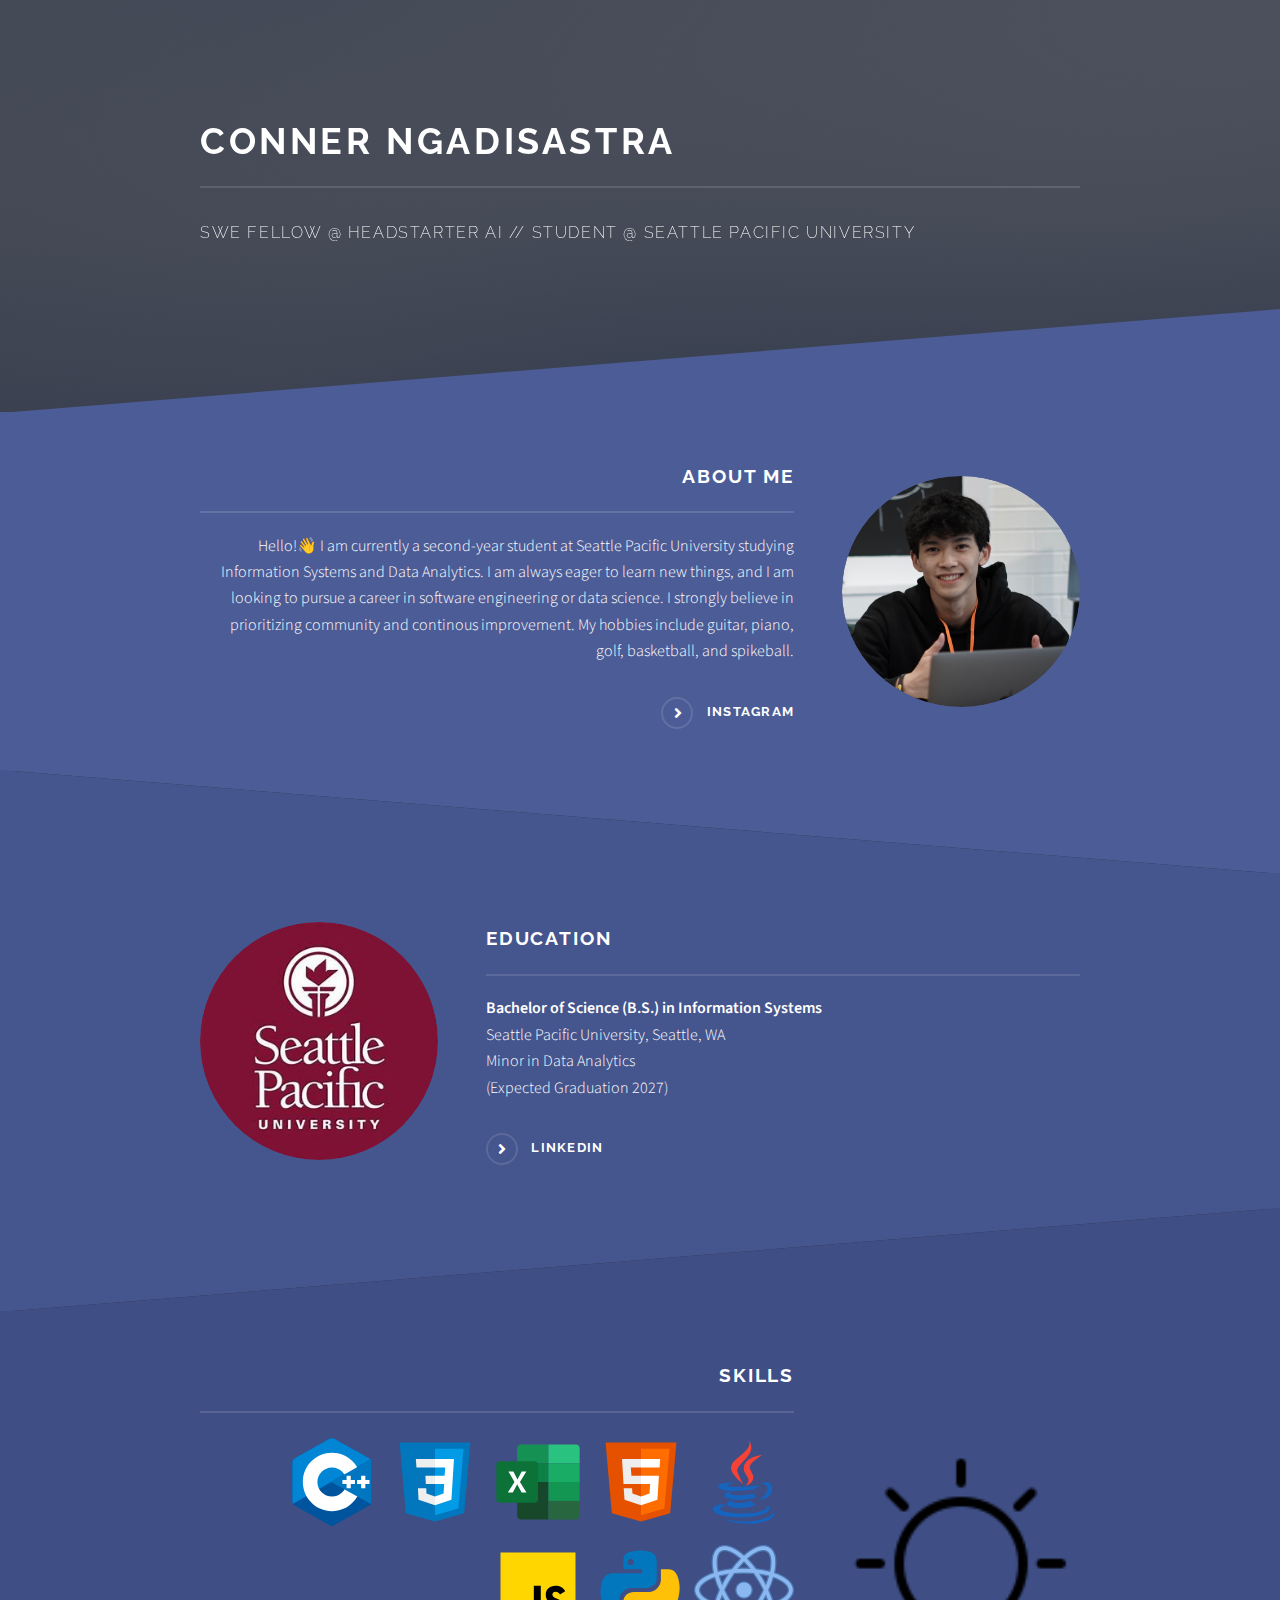
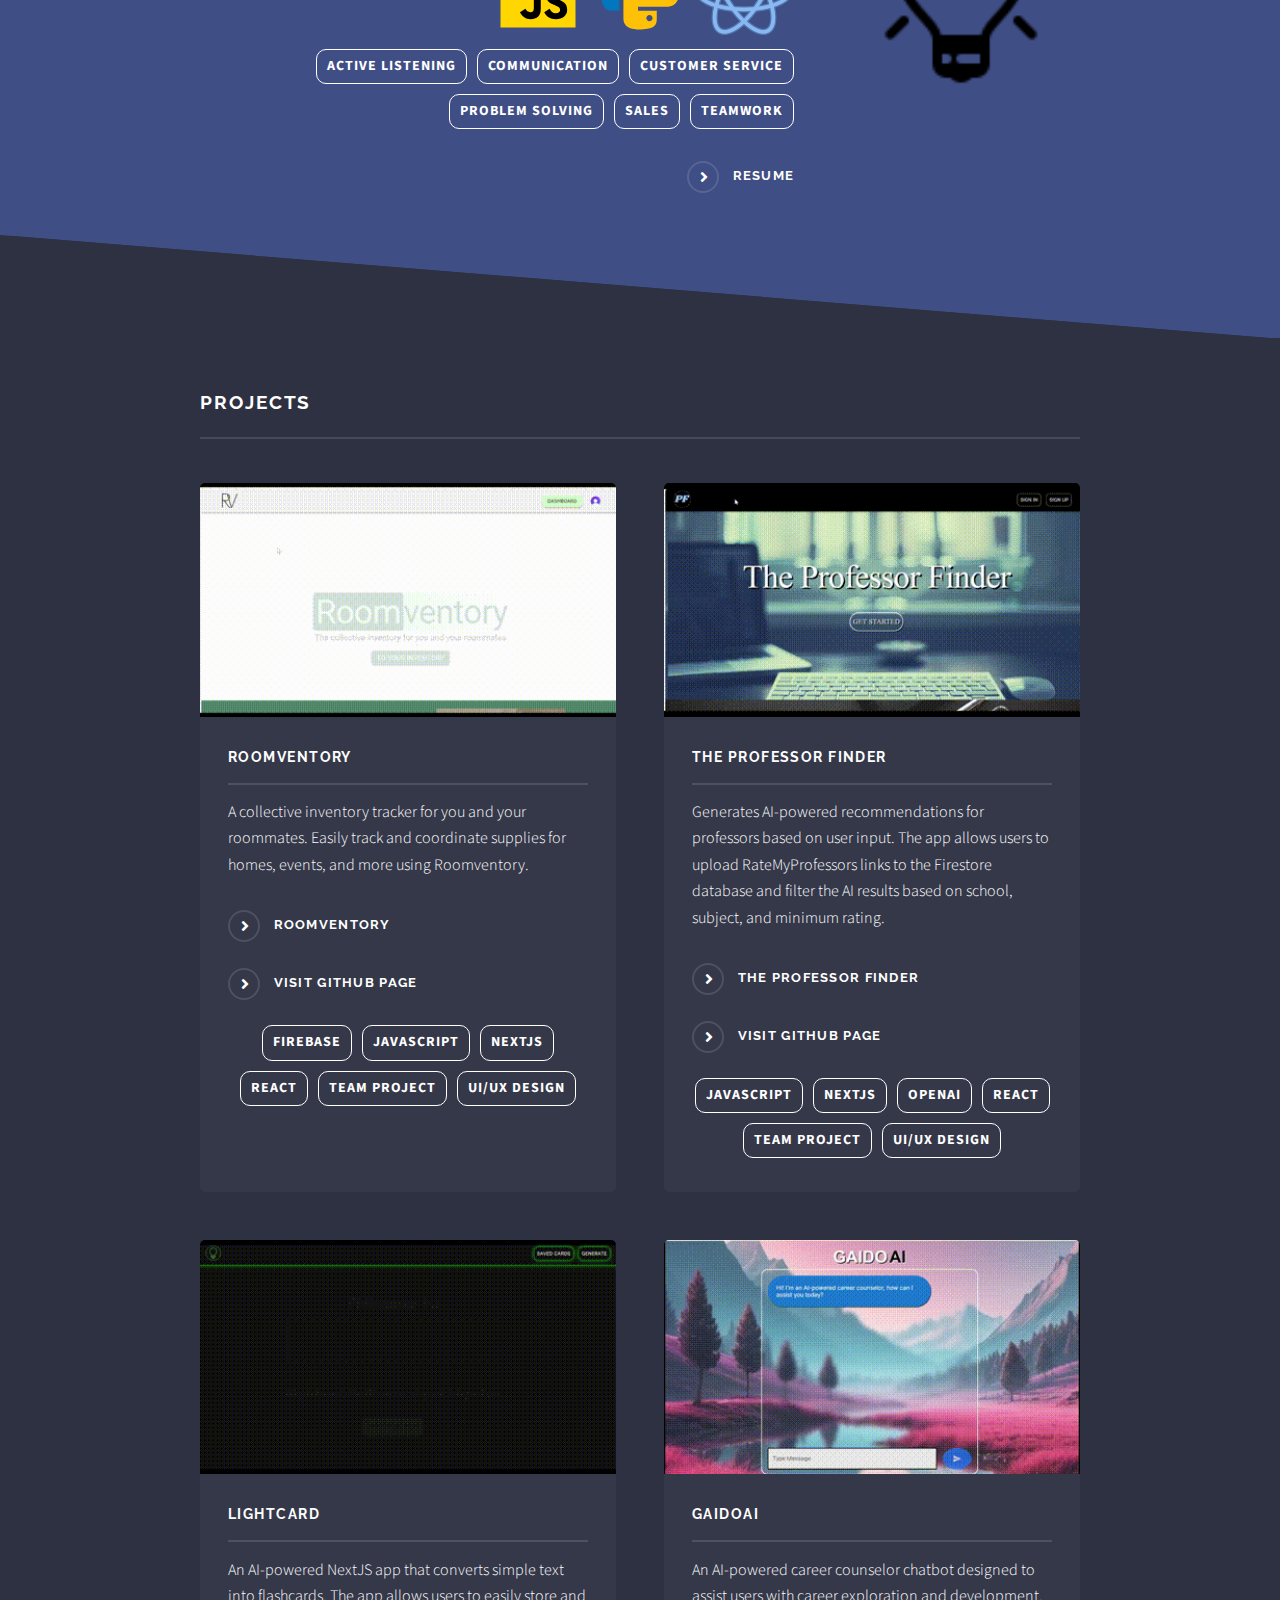
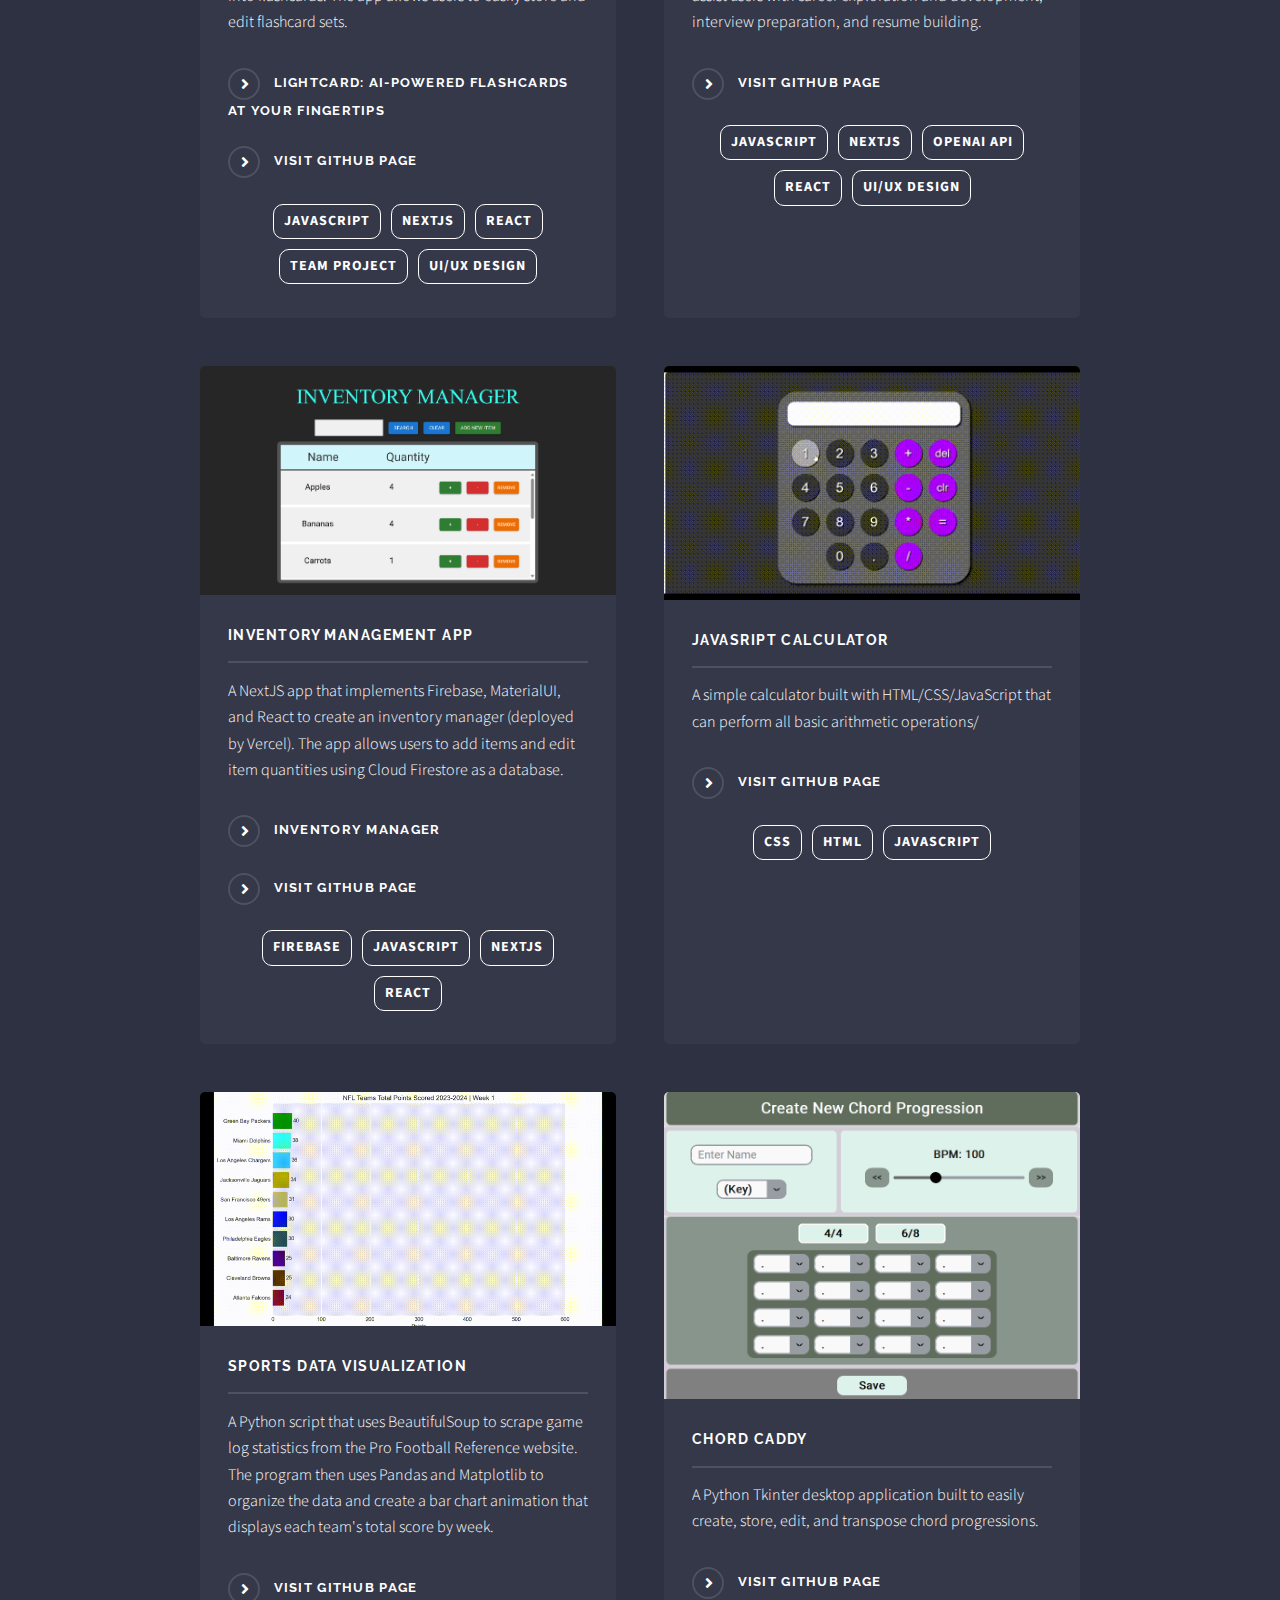
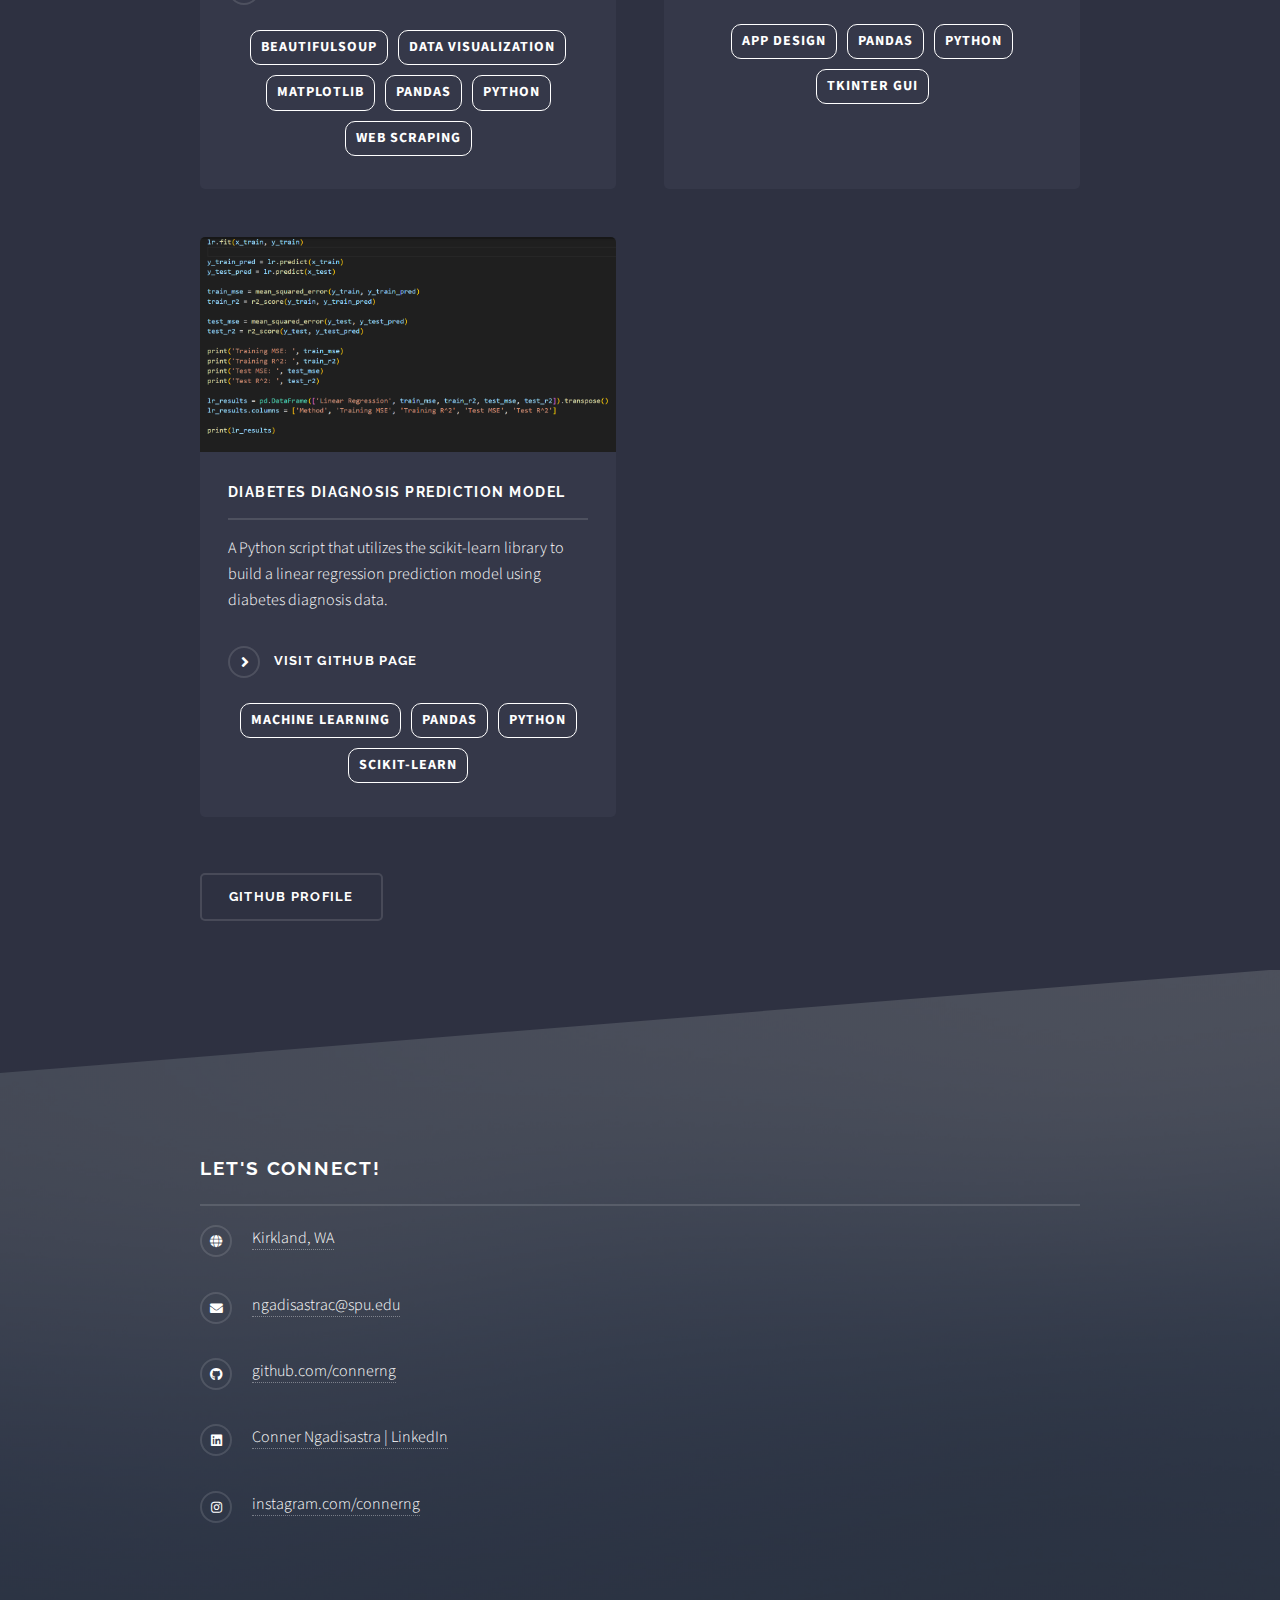
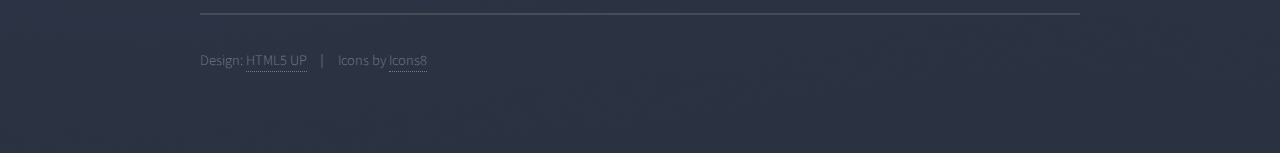
==== index.html @ 0be476f4 "Added resume as PDF" ====
<!DOCTYPE HTML>
<!--
	Solid State by HTML5 UP
	html5up.net | @ajlkn
	Free for personal and commercial use under the CCA 3.0 license (html5up.net/license)
-->
<html>
	<head>
		<title>Conner Ngadisastra</title>
		<meta charset="utf-8" />
		<meta name="viewport" content="width=device-width, initial-scale=1, user-scalable=no" />
		<link rel="stylesheet" href="assets/css/main.css" />
		<noscript><link rel="stylesheet" href="assets/css/noscript.css" /></noscript>
	</head>
	<body class="is-preload">

		<!-- Page Wrapper -->
			<div id="page-wrapper">

				<!-- Header -->
					<header id="header" class="alt">
						<h1><a href="index.html">Conner Ngadisastra</a></h1>
						<!-- <nav>
							<a href="#menu">Menu</a>
						</nav> -->
					</header>


				<!-- Banner -->
					<section id="banner">
						<div class="inner">
							<!-- <div class="logo"><span class="icon fa-gem"></span></div> -->
							<h2>Conner Ngadisastra</h2>
							<p>SWE Fellow @ Headstarter AI // Student @ Seattle Pacific University</p>
						</div>
					</section>

				<!-- Wrapper -->
					<section id="wrapper">

						<!-- One -->
							<section id="one" class="wrapper spotlight style1">
								<div class="inner">
									<a href="#" class="image"><img src="images/profilepic.jpg" alt="" /></a>
									<div class="content">
										<h2 class="major">About Me</h2>
										<p>Hello!👋 I am currently a second-year student at Seattle Pacific University studying Information Systems
											and Data Analytics. I am always eager to learn new things, and I am looking to pursue a career in 
											software engineering or data science. I strongly believe in prioritizing community and continous improvement. 
											My hobbies include guitar, piano, golf, basketball, and spikeball.</p>
										<a href="https://www.instagram.com/conner_ng/" class="special">Instagram</a>
									</div>
								</div>
							</section>

						<!-- Two -->
							<section id="two" class="wrapper alt spotlight style2">
								<div class="inner">
									<a href="#" class="image"><img src="images/spu.jpeg" alt="" /></a>
									<div class="content">
										<h2 class="major">Education</h2>
										<p><strong>Bachelor of Science (B.S.) in Information Systems </strong><br> Seattle Pacific University, Seattle, WA
											<br> Minor in Data Analytics <br> (Expected Graduation 2027)</p>
										<a href="https://www.linkedin.com/in/conner-ngadisastra-a95847284/" class="special">LinkedIn</a>
									</div>
								</div>
							</section>

						<!-- Three -->
							<section id="three" class="wrapper spotlight style3">
								<div class="inner">
									<a href="#" class="image"><img src="images/icons8-lightbulb-100.png" alt="" /></a>
									<div class="content">
										<h2 class="major">Skills</h2>
										<img src="images/icons8-c.svg" alt="C++" height="100" width="100" />
										<img src="images/icons8-css.svg" alt="CSS" height="100" width="100" />
										<img src="images/icons8-excel.svg" alt="Microsoft Excel" height="100" width="100" />
										<img src="images/icons8-html.svg" alt="HTML" height="100" width="100" />
										<img src="images/icons8-java.svg" alt="Java" height="100" width="100" />
										<img src="images/icons8-javascript.svg" alt="JavaScript" height="100" width="100" />
										<img src="images/icons8-python.svg" alt="Python" height="100" width="100" />
										<img src="images/icons8-react-100.png" alt="React" height="100" width="100" />
										<ul class="skill-list-right">
											<li>Active Listening</li>
											<li>Communication</li>
											<li>Customer Service</li>
											<li>Problem Solving</li>
											<li>Sales</li>
											<li>Teamwork</li>
										</ul>
										<a href="files/Resume - Conner Ngadisastra (09-2024).pdf" class="special">Resume</a>
									</div>
								</div>
							</section>

						<!-- Four -->
							<section id="four" class="wrapper alt style1">
								<div class="inner">
									<h2 class="major">Projects</h2>
									<section class="features">
										<article>
											<a href="https://www.roomventory.site/" class="image"><img src="images/Roomventory Demo.gif" alt="" /></a>
											<h3 class="major">Roomventory</h3>
											<p>A collective inventory tracker for you and your roommates. 
												Easily track and coordinate supplies for homes, events, and more using Roomventory.
											</p>
											<a href="https://www.roomventory.site/" class="special">Roomventory</a>
											<a href="https://github.com/Awnder/roomventory" class="special">Visit Github Page</a>
											<ul class="skill-list">
												<li>Firebase</li>
												<li>JavaScript</li>
												<li>NextJS</li>
												<li>React</li>
												<li>Team Project</li>
												<li>UI/UX Design</li>
											</ul>
										</article>
										<article>
											<a href="https://ai-rate-my-professor-lemon.vercel.app/" class="image"><img src="images/Professor Finder Demo.gif" alt="" /></a>
											<h3 class="major">The Professor Finder</h3>
											<p>Generates AI-powered recommendations for professors based on user input. The app allows users to upload RateMyProfessors links 
												to the Firestore database and filter the AI results based on school, subject, and minimum rating.
											</p>
											<a href="https://ai-rate-my-professor-lemon.vercel.app/" class="special">The Professor Finder</a>
											<a href="https://github.com/rafiks7/ai-flashcards" class="special">Visit Github Page</a>
											<ul class="skill-list">
												<li>JavaScript</li>
												<li>NextJS</li>
												<li>OpenAI</li>
												<li>React</li>
												<li>Team Project</li>
												<li>UI/UX Design</li>
											</ul>
										</article>
										<article>
											<a href="https://ai-flashcards-pi.vercel.app/" class="image"><img src="images/Lightcard Demo.gif" alt="" /></a>
											<h3 class="major">Lightcard</h3>
											<p>An AI-powered NextJS app that converts simple text into flashcards. The app allows users to easily store and edit flashcard sets.
											</p>
											<a href="https://ai-flashcards-pi.vercel.app/" class="special">Lightcard: AI-powered flashcards at your fingertips</a>
											<a href="https://github.com/rafiks7/ai-rate-my-professor" class="special">Visit Github Page</a>
											<ul class="skill-list">
												<li>JavaScript</li>
												<li>NextJS</li>
												<li>React</li>
												<li>Team Project</li>
												<li>UI/UX Design</li>
											</ul>
										</article>
										<article>
											<a href="https://github.com/connerng/career-counselor-ai" class="image"><img src="images/Career Counselor AI Demo (1).gif" alt="" /></a>
											<h3 class="major">GaidoAI</h3>
											<p>An AI-powered career counselor chatbot designed to assist users with career exploration and development, interview preparation, and resume building. 
											</p>
											<a href="https://github.com/connerng/career-counselor-ai" class="special">Visit Github Page</a>
											<ul class="skill-list">
												<li>JavaScript</li>
												<li>NextJS</li>
												<li>OpenAI API</li>
												<li>React</li>
												<li>UI/UX Design</li>
											</ul>
										</article>
										<article>
											<a href="https://github.com/connerng/inventory-management-app" class="image"><img src="images/inventory manager preview.png" alt="" /></a>
											<h3 class="major">Inventory Management App</h3>
											<p>A NextJS app that implements Firebase, MaterialUI, and React to create an inventory manager (deployed by Vercel). The app allows users to 
												add items and edit item quantities using Cloud Firestore as a database.
											</p>
											<a href="https://inventory-management-app-conner-ngadisastras-projects.vercel.app/" class="special">Inventory Manager</a>
											<a href="https://github.com/connerng/inventory-management-app" class="special">Visit Github Page</a>
											<ul class="skill-list">
												<li>Firebase</li>
												<li>JavaScript</li>
												<li>NextJS</li>
												<li>React</li>
											</ul>											
										</article>
										<article>
											<a href="https://github.com/connerng/calculator" class="image"><img src="images/JS Calculator Demo.gif" alt="" /></a>
											<h3 class="major">JavaSript Calculator</h3>
											<p>A simple calculator built with HTML/CSS/JavaScript that can perform all basic arithmetic operations/</p>
											<a href="https://github.com/connerng/calculator" class="special">Visit Github Page</a>
											<ul class="skill-list">
												<li>CSS</li>
												<li>HTML</li>
												<li>JavaScript</li>
											</ul>
										</article>
										<article>
											<a href="https://github.com/connerng/sports-data-visualization" class="image"><img src="images/NFL 2023-24 Points Scored Animation Preview.gif" alt="" /></a>
											<h3 class="major">Sports Data Visualization</h3>
											<p>A Python script that uses BeautifulSoup to scrape game log statistics from the Pro Football Reference website. 
												The program then uses Pandas and Matplotlib to organize the data and create a bar chart animation that displays 
												each team's total score by week.</p>
											<a href="https://github.com/connerng/sports-data-visualization" class="special">Visit Github Page</a>
											<ul class="skill-list">
												<li>BeautifulSoup</li>
												<li>Data Visualization</li>
												<li>Matplotlib</li>
												<li>Pandas</li>
												<li>Python</li>
												<li>Web Scraping</li>
											</ul>
										</article>
										<article>
											<a href="https://github.com/connerng/chord-caddy" class="image"><img src="images/Chord Caddy Preview.png" alt="" /></a>
											<h3 class="major">Chord Caddy</h3>
											<p>A Python Tkinter desktop application built to easily create, store, edit, and transpose chord progressions.</p>
											<a href="https://github.com/connerng/chord-caddy" class="special">Visit Github Page</a>
											<ul class="skill-list">
												<li>App Design</li>
												<li>Pandas</li>
												<li>Python</li>
												<li>Tkinter GUI</li>
											</ul>
										</article>
										<article>
											<a href="https://github.com/connerng/predicting-diabetes" class="image"><img src="images/Diabetes Preview.png" alt="" /></a>
											<h3 class="major">Diabetes Diagnosis Prediction Model</h3>
											<p>A Python script that utilizes the scikit-learn library to build a linear regression prediction model using diabetes diagnosis data.</p>
											<a href="https://github.com/connerng/predicting-diabetes" class="special">Visit Github Page</a>
											<ul class="skill-list">
												<li>Machine Learning</li>
												<li>Pandas</li>
												<li>Python</li>
												<li>Scikit-Learn</li>
											</ul>
										</article>
									</section>
									<ul class="actions">
										<li><a href="https://github.com/connerng" class="button">GitHub Profile</a></li>
									</ul>
								</div>
							</section>

					</section>

				<!-- Footer -->
					<section id="footer">
						<div class="inner">
							<h2 class="major">Let's Connect!</h2>
							<ul class="contact">
								<li class="icon solid fa-globe"><a href="#">Kirkland, WA</a></li>
								<li class="icon solid fa-envelope"><a href="mailto: ngadisastrac@spu.edu">ngadisastrac@spu.edu</a></li>
								<li class="icon brands fa-github"><a href="https://github.com/connerng">github.com/connerng</a></li>
								<li class="icon brands fa-linkedin"><a href="https://www.linkedin.com/in/conner-ngadisastra-a95847284/">Conner Ngadisastra | LinkedIn</a></li>
								<li class="icon brands fa-instagram"><a href="https://www.instagram.com/conner_ng/">instagram.com/connerng</a></li>
							</ul>
							<ul class="copyright">
								<li>Design: <a href="http://html5up.net">HTML5 UP</a></li><li>Icons by  <a href="https://icons8.com/">Icons8</a></li>
							</ul>
						</div>
					</section>

			</div>

		<!-- Scripts -->
			<script src="assets/js/jquery.min.js"></script>
			<script src="assets/js/jquery.scrollex.min.js"></script>
			<script src="assets/js/browser.min.js"></script>
			<script src="assets/js/breakpoints.min.js"></script>
			<script src="assets/js/util.js"></script>
			<script src="assets/js/main.js"></script>

	</body>
</html>
---- assets/css/main.css ----
@import url(fontawesome-all.min.css);
@import url("https://fonts.googleapis.com/css?family=Raleway:200,700|Source+Sans+Pro:300,600,300italic,600italic");

/*
	Solid State by HTML5 UP
	html5up.net | @ajlkn
	Free for personal and commercial use under the CCA 3.0 license (html5up.net/license)
*/

html, body, div, span, applet, object,
iframe, h1, h2, h3, h4, h5, h6, p, blockquote,
pre, a, abbr, acronym, address, big, cite,
code, del, dfn, em, img, ins, kbd, q, s, samp,
small, strike, strong, sub, sup, tt, var, b,
u, i, center, dl, dt, dd, ol, ul, li, fieldset,
form, label, legend, table, caption, tbody,
tfoot, thead, tr, th, td, article, aside,
canvas, details, embed, figure, figcaption,
footer, header, hgroup, menu, nav, output, ruby,
section, summary, time, mark, audio, video {
	margin: 0;
	padding: 0;
	border: 0;
	font-size: 100%;
	font: inherit;
	vertical-align: baseline;}



article, aside, details, figcaption, figure,
footer, header, hgroup, menu, nav, section {
	display: block;}

body {
	line-height: 1;
}

ol, ul {
	list-style: none;
}

blockquote, q {
	quotes: none;
}

	blockquote:before, blockquote:after, q:before, q:after {
		content: '';
		content: none;
	}

table {
	border-collapse: collapse;
	border-spacing: 0;
}

body {
	-webkit-text-size-adjust: none;
}

mark {
	background-color: transparent;
	color: inherit;
}

input::-moz-focus-inner {
	border: 0;
	padding: 0;
}

input, select, textarea {
	-moz-appearance: none;
	-webkit-appearance: none;
	-ms-appearance: none;
	appearance: none;
}

/* Basic */

	@-ms-viewport {
		width: device-width;
	}

	body {
		-ms-overflow-style: scrollbar;
	}

	@media screen and (max-width: 480px) {

		html, body {
			min-width: 320px;
		}

	}

	html {
		box-sizing: border-box;
	}

	*, *:before, *:after {
		box-sizing: inherit;
	}

	body {
		background-color: #2e3141;
		background-image: linear-gradient(to top, rgba(46, 49, 65, 0.8), rgba(46, 49, 65, 0.8)), url("../../images/bg.jpg");
		/* background-image: url('images/pexels-pixabay-355465.jpg'); */
		background-size: auto,
 cover;
		background-attachment: fixed,
 fixed;
		background-position: center,
 center;
	}

		body.is-preload *, body.is-preload *:before, body.is-preload *:after {
			-moz-animation: none !important;
			-webkit-animation: none !important;
			-ms-animation: none !important;
			animation: none !important;
			-moz-transition: none !important;
			-webkit-transition: none !important;
			-ms-transition: none !important;
			transition: none !important;
		}

/* Type */

	body, input, select, textarea {
		color: #ffffff;
		font-family: "Source Sans Pro", Helvetica, sans-serif;
		font-size: 16.5pt;
		font-weight: 300;
		line-height: 1.65;
	}

		@media screen and (max-width: 1680px) {

			body, input, select, textarea {
				font-size: 13pt;
			}

		}

		@media screen and (max-width: 1280px) {

			body, input, select, textarea {
				font-size: 12pt;
			}

		}

		@media screen and (max-width: 980px) {

			body, input, select, textarea {
				font-size: 12pt;
			}

		}

		@media screen and (max-width: 736px) {

			body, input, select, textarea {
				font-size: 12pt;
			}

		}

		@media screen and (max-width: 480px) {

			body, input, select, textarea {
				font-size: 12pt;
			}

		}

	a {
		-moz-transition: color 0.2s ease-in-out, border-bottom-color 0.2s ease-in-out;
		-webkit-transition: color 0.2s ease-in-out, border-bottom-color 0.2s ease-in-out;
		-ms-transition: color 0.2s ease-in-out, border-bottom-color 0.2s ease-in-out;
		transition: color 0.2s ease-in-out, border-bottom-color 0.2s ease-in-out;
		border-bottom: dotted 1px rgba(255, 255, 255, 0.35);
		color: #ffffff;
		text-decoration: none;
	}

		a:hover {
			border-bottom-color: transparent;
			color: #ffffff !important;
		}

		a.special:not(.button) {
			text-decoration: none;
			border-bottom: 0;
			display: block;
			font-family: Raleway, Helvetica, sans-serif;
			font-size: 0.8em;
			font-weight: 700;
			letter-spacing: 0.1em;
			margin: 0 0 2em 0;
			text-transform: uppercase;
		}

			a.special:not(.button):before {
				-moz-osx-font-smoothing: grayscale;
				-webkit-font-smoothing: antialiased;
				display: inline-block;
				font-style: normal;
				font-variant: normal;
				text-rendering: auto;
				line-height: 1;
				text-transform: none !important;
				font-family: 'Font Awesome 5 Free';
				font-weight: 900;
			}

			a.special:not(.button):before {
				-moz-transition: background-color 0.2s ease-in-out;
				-webkit-transition: background-color 0.2s ease-in-out;
				-ms-transition: background-color 0.2s ease-in-out;
				transition: background-color 0.2s ease-in-out;
				border-radius: 100%;
				border: solid 2px rgba(255, 255, 255, 0.125);
				content: '\f105';
				display: inline-block;
				font-size: 1.25em;
				height: 2em;
				line-height: 1.75em;
				margin-right: 0.85em;
				text-align: center;
				text-indent: 0.15em;
				vertical-align: middle;
				width: 2em;
			}

			a.special:not(.button):hover:before {
				background-color: rgba(255, 255, 255, 0.025);
			}

			a.special:not(.button):active:before {
				background-color: rgba(255, 255, 255, 0.075);
			}

	strong, b {
		color: #ffffff;
		font-weight: 600;
	}

	em, i {
		font-style: italic;
	}

	p {
		margin: 0 0 2em 0;
	}

	h1, h2, h3, h4, h5, h6 {
		color: #ffffff;
		font-family: Raleway, Helvetica, sans-serif;
		font-weight: 700;
		letter-spacing: 0.1em;
		margin: 0 0 1em 0;
		text-transform: uppercase;
	}

		h1 a, h2 a, h3 a, h4 a, h5 a, h6 a {
			color: inherit;
			text-decoration: none;
			border-bottom: 0;
		}

		h1 span, h2 span, h3 span, h4 span, h5 span, h6 span {
			font-weight: 200;
		}

		h1.major, h2.major, h3.major, h4.major, h5.major, h6.major {
			padding-bottom: 1em;
			border-bottom: solid 2px rgba(255, 255, 255, 0.125);
		}

	h2 {
		font-size: 1.2em;
	}

	h3 {
		font-size: 0.9em;
	}

	h4 {
		font-size: 0.7em;
	}

	h5 {
		font-size: 0.7em;
	}

	h6 {
		font-size: 0.7em;
	}

	@media screen and (max-width: 736px) {

		h2 {
			font-size: 1em;
		}

		h3 {
			font-size: 0.8em;
		}

	}

	sub {
		font-size: 0.8em;
		position: relative;
		top: 0.5em;
	}

	sup {
		font-size: 0.8em;
		position: relative;
		top: -0.5em;
	}

	blockquote {
		border-left: solid 4px rgba(255, 255, 255, 0.125);
		font-style: italic;
		margin: 0 0 2em 0;
		padding: 0.5em 0 0.5em 2em;
	}

	code {
		background: rgba(255, 255, 255, 0.025);
		border-radius: 5px;
		border: solid 2px rgba(255, 255, 255, 0.125);
		font-family: "Courier New", monospace;
		font-size: 0.9em;
		margin: 0 0.25em;
		padding: 0.25em 0.65em;
	}

	pre {
		-webkit-overflow-scrolling: touch;
		font-family: "Courier New", monospace;
		font-size: 0.9em;
		margin: 0 0 2em 0;
	}

		pre code {
			display: block;
			line-height: 1.75em;
			padding: 1em 1.5em;
			overflow-x: auto;
		}

	hr {
		border: 0;
		border-bottom: solid 2px rgba(255, 255, 255, 0.125);
		margin: 2.5em 0;
	}

		hr.major {
			margin: 4em 0;
		}

	.align-left {
		text-align: left;
	}

	.align-center {
		text-align: center;
	}

	.align-right {
		text-align: right;
	}

/* Row */

	.row {
		display: flex;
		flex-wrap: wrap;
		box-sizing: border-box;
		align-items: stretch;
	}

		.row > * {
			box-sizing: border-box;
		}

		.row.gtr-uniform > * > :last-child {
			margin-bottom: 0;
		}

		.row.aln-left {
			justify-content: flex-start;
		}

		.row.aln-center {
			justify-content: center;
		}

		.row.aln-right {
			justify-content: flex-end;
		}

		.row.aln-top {
			align-items: flex-start;
		}

		.row.aln-middle {
			align-items: center;
		}

		.row.aln-bottom {
			align-items: flex-end;
		}

		.row > .imp {
			order: -1;
		}

		.row > .col-1 {
			width: 8.33333%;
		}

		.row > .off-1 {
			margin-left: 8.33333%;
		}

		.row > .col-2 {
			width: 16.66667%;
		}

		.row > .off-2 {
			margin-left: 16.66667%;
		}

		.row > .col-3 {
			width: 25%;
		}

		.row > .off-3 {
			margin-left: 25%;
		}

		.row > .col-4 {
			width: 33.33333%;
		}

		.row > .off-4 {
			margin-left: 33.33333%;
		}

		.row > .col-5 {
			width: 41.66667%;
		}

		.row > .off-5 {
			margin-left: 41.66667%;
		}

		.row > .col-6 {
			width: 50%;
		}

		.row > .off-6 {
			margin-left: 50%;
		}

		.row > .col-7 {
			width: 58.33333%;
		}

		.row > .off-7 {
			margin-left: 58.33333%;
		}

		.row > .col-8 {
			width: 66.66667%;
		}

		.row > .off-8 {
			margin-left: 66.66667%;
		}

		.row > .col-9 {
			width: 75%;
		}

		.row > .off-9 {
			margin-left: 75%;
		}

		.row > .col-10 {
			width: 83.33333%;
		}

		.row > .off-10 {
			margin-left: 83.33333%;
		}

		.row > .col-11 {
			width: 91.66667%;
		}

		.row > .off-11 {
			margin-left: 91.66667%;
		}

		.row > .col-12 {
			width: 100%;
		}

		.row > .off-12 {
			margin-left: 100%;
		}

		.row.gtr-0 {
			margin-top: 0;
			margin-left: 0em;
		}

			.row.gtr-0 > * {
				padding: 0 0 0 0em;
			}

			.row.gtr-0.gtr-uniform {
				margin-top: 0em;
			}

				.row.gtr-0.gtr-uniform > * {
					padding-top: 0em;
				}

		.row.gtr-25 {
			margin-top: 0;
			margin-left: -0.4375em;
		}

			.row.gtr-25 > * {
				padding: 0 0 0 0.4375em;
			}

			.row.gtr-25.gtr-uniform {
				margin-top: -0.4375em;
			}

				.row.gtr-25.gtr-uniform > * {
					padding-top: 0.4375em;
				}

		.row.gtr-50 {
			margin-top: 0;
			margin-left: -0.875em;
		}

			.row.gtr-50 > * {
				padding: 0 0 0 0.875em;
			}

			.row.gtr-50.gtr-uniform {
				margin-top: -0.875em;
			}

				.row.gtr-50.gtr-uniform > * {
					padding-top: 0.875em;
				}

		.row {
			margin-top: 0;
			margin-left: -1.75em;
		}

			.row > * {
				padding: 0 0 0 1.75em;
			}

			.row.gtr-uniform {
				margin-top: -1.75em;
			}

				.row.gtr-uniform > * {
					padding-top: 1.75em;
				}

		.row.gtr-150 {
			margin-top: 0;
			margin-left: -2.625em;
		}

			.row.gtr-150 > * {
				padding: 0 0 0 2.625em;
			}

			.row.gtr-150.gtr-uniform {
				margin-top: -2.625em;
			}

				.row.gtr-150.gtr-uniform > * {
					padding-top: 2.625em;
				}

		.row.gtr-200 {
			margin-top: 0;
			margin-left: -3.5em;
		}

			.row.gtr-200 > * {
				padding: 0 0 0 3.5em;
			}

			.row.gtr-200.gtr-uniform {
				margin-top: -3.5em;
			}

				.row.gtr-200.gtr-uniform > * {
					padding-top: 3.5em;
				}

		@media screen and (max-width: 1680px) {

			.row {
				display: flex;
				flex-wrap: wrap;
				box-sizing: border-box;
				align-items: stretch;
			}

				.row > * {
					box-sizing: border-box;
				}

				.row.gtr-uniform > * > :last-child {
					margin-bottom: 0;
				}

				.row.aln-left {
					justify-content: flex-start;
				}

				.row.aln-center {
					justify-content: center;
				}

				.row.aln-right {
					justify-content: flex-end;
				}

				.row.aln-top {
					align-items: flex-start;
				}

				.row.aln-middle {
					align-items: center;
				}

				.row.aln-bottom {
					align-items: flex-end;
				}

				.row > .imp-xlarge {
					order: -1;
				}

				.row > .col-1-xlarge {
					width: 8.33333%;
				}

				.row > .off-1-xlarge {
					margin-left: 8.33333%;
				}

				.row > .col-2-xlarge {
					width: 16.66667%;
				}

				.row > .off-2-xlarge {
					margin-left: 16.66667%;
				}

				.row > .col-3-xlarge {
					width: 25%;
				}

				.row > .off-3-xlarge {
					margin-left: 25%;
				}

				.row > .col-4-xlarge {
					width: 33.33333%;
				}

				.row > .off-4-xlarge {
					margin-left: 33.33333%;
				}

				.row > .col-5-xlarge {
					width: 41.66667%;
				}

				.row > .off-5-xlarge {
					margin-left: 41.66667%;
				}

				.row > .col-6-xlarge {
					width: 50%;
				}

				.row > .off-6-xlarge {
					margin-left: 50%;
				}

				.row > .col-7-xlarge {
					width: 58.33333%;
				}

				.row > .off-7-xlarge {
					margin-left: 58.33333%;
				}

				.row > .col-8-xlarge {
					width: 66.66667%;
				}

				.row > .off-8-xlarge {
					margin-left: 66.66667%;
				}

				.row > .col-9-xlarge {
					width: 75%;
				}

				.row > .off-9-xlarge {
					margin-left: 75%;
				}

				.row > .col-10-xlarge {
					width: 83.33333%;
				}

				.row > .off-10-xlarge {
					margin-left: 83.33333%;
				}

				.row > .col-11-xlarge {
					width: 91.66667%;
				}

				.row > .off-11-xlarge {
					margin-left: 91.66667%;
				}

				.row > .col-12-xlarge {
					width: 100%;
				}

				.row > .off-12-xlarge {
					margin-left: 100%;
				}

				.row.gtr-0 {
					margin-top: 0;
					margin-left: 0em;
				}

					.row.gtr-0 > * {
						padding: 0 0 0 0em;
					}

					.row.gtr-0.gtr-uniform {
						margin-top: 0em;
					}

						.row.gtr-0.gtr-uniform > * {
							padding-top: 0em;
						}

				.row.gtr-25 {
					margin-top: 0;
					margin-left: -0.4375em;
				}

					.row.gtr-25 > * {
						padding: 0 0 0 0.4375em;
					}

					.row.gtr-25.gtr-uniform {
						margin-top: -0.4375em;
					}

						.row.gtr-25.gtr-uniform > * {
							padding-top: 0.4375em;
						}

				.row.gtr-50 {
					margin-top: 0;
					margin-left: -0.875em;
				}

					.row.gtr-50 > * {
						padding: 0 0 0 0.875em;
					}

					.row.gtr-50.gtr-uniform {
						margin-top: -0.875em;
					}

						.row.gtr-50.gtr-uniform > * {
							padding-top: 0.875em;
						}

				.row {
					margin-top: 0;
					margin-left: -1.75em;
				}

					.row > * {
						padding: 0 0 0 1.75em;
					}

					.row.gtr-uniform {
						margin-top: -1.75em;
					}

						.row.gtr-uniform > * {
							padding-top: 1.75em;
						}

				.row.gtr-150 {
					margin-top: 0;
					margin-left: -2.625em;
				}

					.row.gtr-150 > * {
						padding: 0 0 0 2.625em;
					}

					.row.gtr-150.gtr-uniform {
						margin-top: -2.625em;
					}

						.row.gtr-150.gtr-uniform > * {
							padding-top: 2.625em;
						}

				.row.gtr-200 {
					margin-top: 0;
					margin-left: -3.5em;
				}

					.row.gtr-200 > * {
						padding: 0 0 0 3.5em;
					}

					.row.gtr-200.gtr-uniform {
						margin-top: -3.5em;
					}

						.row.gtr-200.gtr-uniform > * {
							padding-top: 3.5em;
						}

		}

		@media screen and (max-width: 1280px) {

			.row {
				display: flex;
				flex-wrap: wrap;
				box-sizing: border-box;
				align-items: stretch;
			}

				.row > * {
					box-sizing: border-box;
				}

				.row.gtr-uniform > * > :last-child {
					margin-bottom: 0;
				}

				.row.aln-left {
					justify-content: flex-start;
				}

				.row.aln-center {
					justify-content: center;
				}

				.row.aln-right {
					justify-content: flex-end;
				}

				.row.aln-top {
					align-items: flex-start;
				}

				.row.aln-middle {
					align-items: center;
				}

				.row.aln-bottom {
					align-items: flex-end;
				}

				.row > .imp-large {
					order: -1;
				}

				.row > .col-1-large {
					width: 8.33333%;
				}

				.row > .off-1-large {
					margin-left: 8.33333%;
				}

				.row > .col-2-large {
					width: 16.66667%;
				}

				.row > .off-2-large {
					margin-left: 16.66667%;
				}

				.row > .col-3-large {
					width: 25%;
				}

				.row > .off-3-large {
					margin-left: 25%;
				}

				.row > .col-4-large {
					width: 33.33333%;
				}

				.row > .off-4-large {
					margin-left: 33.33333%;
				}

				.row > .col-5-large {
					width: 41.66667%;
				}

				.row > .off-5-large {
					margin-left: 41.66667%;
				}

				.row > .col-6-large {
					width: 50%;
				}

				.row > .off-6-large {
					margin-left: 50%;
				}

				.row > .col-7-large {
					width: 58.33333%;
				}

				.row > .off-7-large {
					margin-left: 58.33333%;
				}

				.row > .col-8-large {
					width: 66.66667%;
				}

				.row > .off-8-large {
					margin-left: 66.66667%;
				}

				.row > .col-9-large {
					width: 75%;
				}

				.row > .off-9-large {
					margin-left: 75%;
				}

				.row > .col-10-large {
					width: 83.33333%;
				}

				.row > .off-10-large {
					margin-left: 83.33333%;
				}

				.row > .col-11-large {
					width: 91.66667%;
				}

				.row > .off-11-large {
					margin-left: 91.66667%;
				}

				.row > .col-12-large {
					width: 100%;
				}

				.row > .off-12-large {
					margin-left: 100%;
				}

				.row.gtr-0 {
					margin-top: 0;
					margin-left: 0em;
				}

					.row.gtr-0 > * {
						padding: 0 0 0 0em;
					}

					.row.gtr-0.gtr-uniform {
						margin-top: 0em;
					}

						.row.gtr-0.gtr-uniform > * {
							padding-top: 0em;
						}

				.row.gtr-25 {
					margin-top: 0;
					margin-left: -0.4375em;
				}

					.row.gtr-25 > * {
						padding: 0 0 0 0.4375em;
					}

					.row.gtr-25.gtr-uniform {
						margin-top: -0.4375em;
					}

						.row.gtr-25.gtr-uniform > * {
							padding-top: 0.4375em;
						}

				.row.gtr-50 {
					margin-top: 0;
					margin-left: -0.875em;
				}

					.row.gtr-50 > * {
						padding: 0 0 0 0.875em;
					}

					.row.gtr-50.gtr-uniform {
						margin-top: -0.875em;
					}

						.row.gtr-50.gtr-uniform > * {
							padding-top: 0.875em;
						}

				.row {
					margin-top: 0;
					margin-left: -1.75em;
				}

					.row > * {
						padding: 0 0 0 1.75em;
					}

					.row.gtr-uniform {
						margin-top: -1.75em;
					}

						.row.gtr-uniform > * {
							padding-top: 1.75em;
						}

				.row.gtr-150 {
					margin-top: 0;
					margin-left: -2.625em;
				}

					.row.gtr-150 > * {
						padding: 0 0 0 2.625em;
					}

					.row.gtr-150.gtr-uniform {
						margin-top: -2.625em;
					}

						.row.gtr-150.gtr-uniform > * {
							padding-top: 2.625em;
						}

				.row.gtr-200 {
					margin-top: 0;
					margin-left: -3.5em;
				}

					.row.gtr-200 > * {
						padding: 0 0 0 3.5em;
					}

					.row.gtr-200.gtr-uniform {
						margin-top: -3.5em;
					}

						.row.gtr-200.gtr-uniform > * {
							padding-top: 3.5em;
						}

		}

		@media screen and (max-width: 980px) {

			.row {
				display: flex;
				flex-wrap: wrap;
				box-sizing: border-box;
				align-items: stretch;
			}

				.row > * {
					box-sizing: border-box;
				}

				.row.gtr-uniform > * > :last-child {
					margin-bottom: 0;
				}

				.row.aln-left {
					justify-content: flex-start;
				}

				.row.aln-center {
					justify-content: center;
				}

				.row.aln-right {
					justify-content: flex-end;
				}

				.row.aln-top {
					align-items: flex-start;
				}

				.row.aln-middle {
					align-items: center;
				}

				.row.aln-bottom {
					align-items: flex-end;
				}

				.row > .imp-medium {
					order: -1;
				}

				.row > .col-1-medium {
					width: 8.33333%;
				}

				.row > .off-1-medium {
					margin-left: 8.33333%;
				}

				.row > .col-2-medium {
					width: 16.66667%;
				}

				.row > .off-2-medium {
					margin-left: 16.66667%;
				}

				.row > .col-3-medium {
					width: 25%;
				}

				.row > .off-3-medium {
					margin-left: 25%;
				}

				.row > .col-4-medium {
					width: 33.33333%;
				}

				.row > .off-4-medium {
					margin-left: 33.33333%;
				}

				.row > .col-5-medium {
					width: 41.66667%;
				}

				.row > .off-5-medium {
					margin-left: 41.66667%;
				}

				.row > .col-6-medium {
					width: 50%;
				}

				.row > .off-6-medium {
					margin-left: 50%;
				}

				.row > .col-7-medium {
					width: 58.33333%;
				}

				.row > .off-7-medium {
					margin-left: 58.33333%;
				}

				.row > .col-8-medium {
					width: 66.66667%;
				}

				.row > .off-8-medium {
					margin-left: 66.66667%;
				}

				.row > .col-9-medium {
					width: 75%;
				}

				.row > .off-9-medium {
					margin-left: 75%;
				}

				.row > .col-10-medium {
					width: 83.33333%;
				}

				.row > .off-10-medium {
					margin-left: 83.33333%;
				}

				.row > .col-11-medium {
					width: 91.66667%;
				}

				.row > .off-11-medium {
					margin-left: 91.66667%;
				}

				.row > .col-12-medium {
					width: 100%;
				}

				.row > .off-12-medium {
					margin-left: 100%;
				}

				.row.gtr-0 {
					margin-top: 0;
					margin-left: 0em;
				}

					.row.gtr-0 > * {
						padding: 0 0 0 0em;
					}

					.row.gtr-0.gtr-uniform {
						margin-top: 0em;
					}

						.row.gtr-0.gtr-uniform > * {
							padding-top: 0em;
						}

				.row.gtr-25 {
					margin-top: 0;
					margin-left: -0.4375em;
				}

					.row.gtr-25 > * {
						padding: 0 0 0 0.4375em;
					}

					.row.gtr-25.gtr-uniform {
						margin-top: -0.4375em;
					}

						.row.gtr-25.gtr-uniform > * {
							padding-top: 0.4375em;
						}

				.row.gtr-50 {
					margin-top: 0;
					margin-left: -0.875em;
				}

					.row.gtr-50 > * {
						padding: 0 0 0 0.875em;
					}

					.row.gtr-50.gtr-uniform {
						margin-top: -0.875em;
					}

						.row.gtr-50.gtr-uniform > * {
							padding-top: 0.875em;
						}

				.row {
					margin-top: 0;
					margin-left: -1.75em;
				}

					.row > * {
						padding: 0 0 0 1.75em;
					}

					.row.gtr-uniform {
						margin-top: -1.75em;
					}

						.row.gtr-uniform > * {
							padding-top: 1.75em;
						}

				.row.gtr-150 {
					margin-top: 0;
					margin-left: -2.625em;
				}

					.row.gtr-150 > * {
						padding: 0 0 0 2.625em;
					}

					.row.gtr-150.gtr-uniform {
						margin-top: -2.625em;
					}

						.row.gtr-150.gtr-uniform > * {
							padding-top: 2.625em;
						}

				.row.gtr-200 {
					margin-top: 0;
					margin-left: -3.5em;
				}

					.row.gtr-200 > * {
						padding: 0 0 0 3.5em;
					}

					.row.gtr-200.gtr-uniform {
						margin-top: -3.5em;
					}

						.row.gtr-200.gtr-uniform > * {
							padding-top: 3.5em;
						}

		}

		@media screen and (max-width: 736px) {

			.row {
				display: flex;
				flex-wrap: wrap;
				box-sizing: border-box;
				align-items: stretch;
			}

				.row > * {
					box-sizing: border-box;
				}

				.row.gtr-uniform > * > :last-child {
					margin-bottom: 0;
				}

				.row.aln-left {
					justify-content: flex-start;
				}

				.row.aln-center {
					justify-content: center;
				}

				.row.aln-right {
					justify-content: flex-end;
				}

				.row.aln-top {
					align-items: flex-start;
				}

				.row.aln-middle {
					align-items: center;
				}

				.row.aln-bottom {
					align-items: flex-end;
				}

				.row > .imp-small {
					order: -1;
				}

				.row > .col-1-small {
					width: 8.33333%;
				}

				.row > .off-1-small {
					margin-left: 8.33333%;
				}

				.row > .col-2-small {
					width: 16.66667%;
				}

				.row > .off-2-small {
					margin-left: 16.66667%;
				}

				.row > .col-3-small {
					width: 25%;
				}

				.row > .off-3-small {
					margin-left: 25%;
				}

				.row > .col-4-small {
					width: 33.33333%;
				}

				.row > .off-4-small {
					margin-left: 33.33333%;
				}

				.row > .col-5-small {
					width: 41.66667%;
				}

				.row > .off-5-small {
					margin-left: 41.66667%;
				}

				.row > .col-6-small {
					width: 50%;
				}

				.row > .off-6-small {
					margin-left: 50%;
				}

				.row > .col-7-small {
					width: 58.33333%;
				}

				.row > .off-7-small {
					margin-left: 58.33333%;
				}

				.row > .col-8-small {
					width: 66.66667%;
				}

				.row > .off-8-small {
					margin-left: 66.66667%;
				}

				.row > .col-9-small {
					width: 75%;
				}

				.row > .off-9-small {
					margin-left: 75%;
				}

				.row > .col-10-small {
					width: 83.33333%;
				}

				.row > .off-10-small {
					margin-left: 83.33333%;
				}

				.row > .col-11-small {
					width: 91.66667%;
				}

				.row > .off-11-small {
					margin-left: 91.66667%;
				}

				.row > .col-12-small {
					width: 100%;
				}

				.row > .off-12-small {
					margin-left: 100%;
				}

				.row.gtr-0 {
					margin-top: 0;
					margin-left: 0em;
				}

					.row.gtr-0 > * {
						padding: 0 0 0 0em;
					}

					.row.gtr-0.gtr-uniform {
						margin-top: 0em;
					}

						.row.gtr-0.gtr-uniform > * {
							padding-top: 0em;
						}

				.row.gtr-25 {
					margin-top: 0;
					margin-left: -0.3125em;
				}

					.row.gtr-25 > * {
						padding: 0 0 0 0.3125em;
					}

					.row.gtr-25.gtr-uniform {
						margin-top: -0.3125em;
					}

						.row.gtr-25.gtr-uniform > * {
							padding-top: 0.3125em;
						}

				.row.gtr-50 {
					margin-top: 0;
					margin-left: -0.625em;
				}

					.row.gtr-50 > * {
						padding: 0 0 0 0.625em;
					}

					.row.gtr-50.gtr-uniform {
						margin-top: -0.625em;
					}

						.row.gtr-50.gtr-uniform > * {
							padding-top: 0.625em;
						}

				.row {
					margin-top: 0;
					margin-left: -1.25em;
				}

					.row > * {
						padding: 0 0 0 1.25em;
					}

					.row.gtr-uniform {
						margin-top: -1.25em;
					}

						.row.gtr-uniform > * {
							padding-top: 1.25em;
						}

				.row.gtr-150 {
					margin-top: 0;
					margin-left: -1.875em;
				}

					.row.gtr-150 > * {
						padding: 0 0 0 1.875em;
					}

					.row.gtr-150.gtr-uniform {
						margin-top: -1.875em;
					}

						.row.gtr-150.gtr-uniform > * {
							padding-top: 1.875em;
						}

				.row.gtr-200 {
					margin-top: 0;
					margin-left: -2.5em;
				}

					.row.gtr-200 > * {
						padding: 0 0 0 2.5em;
					}

					.row.gtr-200.gtr-uniform {
						margin-top: -2.5em;
					}

						.row.gtr-200.gtr-uniform > * {
							padding-top: 2.5em;
						}

		}

		@media screen and (max-width: 480px) {

			.row {
				display: flex;
				flex-wrap: wrap;
				box-sizing: border-box;
				align-items: stretch;
			}

				.row > * {
					box-sizing: border-box;
				}

				.row.gtr-uniform > * > :last-child {
					margin-bottom: 0;
				}

				.row.aln-left {
					justify-content: flex-start;
				}

				.row.aln-center {
					justify-content: center;
				}

				.row.aln-right {
					justify-content: flex-end;
				}

				.row.aln-top {
					align-items: flex-start;
				}

				.row.aln-middle {
					align-items: center;
				}

				.row.aln-bottom {
					align-items: flex-end;
				}

				.row > .imp-xsmall {
					order: -1;
				}

				.row > .col-1-xsmall {
					width: 8.33333%;
				}

				.row > .off-1-xsmall {
					margin-left: 8.33333%;
				}

				.row > .col-2-xsmall {
					width: 16.66667%;
				}

				.row > .off-2-xsmall {
					margin-left: 16.66667%;
				}

				.row > .col-3-xsmall {
					width: 25%;
				}

				.row > .off-3-xsmall {
					margin-left: 25%;
				}

				.row > .col-4-xsmall {
					width: 33.33333%;
				}

				.row > .off-4-xsmall {
					margin-left: 33.33333%;
				}

				.row > .col-5-xsmall {
					width: 41.66667%;
				}

				.row > .off-5-xsmall {
					margin-left: 41.66667%;
				}

				.row > .col-6-xsmall {
					width: 50%;
				}

				.row > .off-6-xsmall {
					margin-left: 50%;
				}

				.row > .col-7-xsmall {
					width: 58.33333%;
				}

				.row > .off-7-xsmall {
					margin-left: 58.33333%;
				}

				.row > .col-8-xsmall {
					width: 66.66667%;
				}

				.row > .off-8-xsmall {
					margin-left: 66.66667%;
				}

				.row > .col-9-xsmall {
					width: 75%;
				}

				.row > .off-9-xsmall {
					margin-left: 75%;
				}

				.row > .col-10-xsmall {
					width: 83.33333%;
				}

				.row > .off-10-xsmall {
					margin-left: 83.33333%;
				}

				.row > .col-11-xsmall {
					width: 91.66667%;
				}

				.row > .off-11-xsmall {
					margin-left: 91.66667%;
				}

				.row > .col-12-xsmall {
					width: 100%;
				}

				.row > .off-12-xsmall {
					margin-left: 100%;
				}

				.row.gtr-0 {
					margin-top: 0;
					margin-left: 0em;
				}

					.row.gtr-0 > * {
						padding: 0 0 0 0em;
					}

					.row.gtr-0.gtr-uniform {
						margin-top: 0em;
					}

						.row.gtr-0.gtr-uniform > * {
							padding-top: 0em;
						}

				.row.gtr-25 {
					margin-top: 0;
					margin-left: -0.3125em;
				}

					.row.gtr-25 > * {
						padding: 0 0 0 0.3125em;
					}

					.row.gtr-25.gtr-uniform {
						margin-top: -0.3125em;
					}

						.row.gtr-25.gtr-uniform > * {
							padding-top: 0.3125em;
						}

				.row.gtr-50 {
					margin-top: 0;
					margin-left: -0.625em;
				}

					.row.gtr-50 > * {
						padding: 0 0 0 0.625em;
					}

					.row.gtr-50.gtr-uniform {
						margin-top: -0.625em;
					}

						.row.gtr-50.gtr-uniform > * {
							padding-top: 0.625em;
						}

				.row {
					margin-top: 0;
					margin-left: -1.25em;
				}

					.row > * {
						padding: 0 0 0 1.25em;
					}

					.row.gtr-uniform {
						margin-top: -1.25em;
					}

						.row.gtr-uniform > * {
							padding-top: 1.25em;
						}

				.row.gtr-150 {
					margin-top: 0;
					margin-left: -1.875em;
				}

					.row.gtr-150 > * {
						padding: 0 0 0 1.875em;
					}

					.row.gtr-150.gtr-uniform {
						margin-top: -1.875em;
					}

						.row.gtr-150.gtr-uniform > * {
							padding-top: 1.875em;
						}

				.row.gtr-200 {
					margin-top: 0;
					margin-left: -2.5em;
				}

					.row.gtr-200 > * {
						padding: 0 0 0 2.5em;
					}

					.row.gtr-200.gtr-uniform {
						margin-top: -2.5em;
					}

						.row.gtr-200.gtr-uniform > * {
							padding-top: 2.5em;
						}

		}

		@media screen and (max-width: 360px) {

			.row {
				display: flex;
				flex-wrap: wrap;
				box-sizing: border-box;
				align-items: stretch;
			}

				.row > * {
					box-sizing: border-box;
				}

				.row.gtr-uniform > * > :last-child {
					margin-bottom: 0;
				}

				.row.aln-left {
					justify-content: flex-start;
				}

				.row.aln-center {
					justify-content: center;
				}

				.row.aln-right {
					justify-content: flex-end;
				}

				.row.aln-top {
					align-items: flex-start;
				}

				.row.aln-middle {
					align-items: center;
				}

				.row.aln-bottom {
					align-items: flex-end;
				}

				.row > .imp-xxsmall {
					order: -1;
				}

				.row > .col-1-xxsmall {
					width: 8.33333%;
				}

				.row > .off-1-xxsmall {
					margin-left: 8.33333%;
				}

				.row > .col-2-xxsmall {
					width: 16.66667%;
				}

				.row > .off-2-xxsmall {
					margin-left: 16.66667%;
				}

				.row > .col-3-xxsmall {
					width: 25%;
				}

				.row > .off-3-xxsmall {
					margin-left: 25%;
				}

				.row > .col-4-xxsmall {
					width: 33.33333%;
				}

				.row > .off-4-xxsmall {
					margin-left: 33.33333%;
				}

				.row > .col-5-xxsmall {
					width: 41.66667%;
				}

				.row > .off-5-xxsmall {
					margin-left: 41.66667%;
				}

				.row > .col-6-xxsmall {
					width: 50%;
				}

				.row > .off-6-xxsmall {
					margin-left: 50%;
				}

				.row > .col-7-xxsmall {
					width: 58.33333%;
				}

				.row > .off-7-xxsmall {
					margin-left: 58.33333%;
				}

				.row > .col-8-xxsmall {
					width: 66.66667%;
				}

				.row > .off-8-xxsmall {
					margin-left: 66.66667%;
				}

				.row > .col-9-xxsmall {
					width: 75%;
				}

				.row > .off-9-xxsmall {
					margin-left: 75%;
				}

				.row > .col-10-xxsmall {
					width: 83.33333%;
				}

				.row > .off-10-xxsmall {
					margin-left: 83.33333%;
				}

				.row > .col-11-xxsmall {
					width: 91.66667%;
				}

				.row > .off-11-xxsmall {
					margin-left: 91.66667%;
				}

				.row > .col-12-xxsmall {
					width: 100%;
				}

				.row > .off-12-xxsmall {
					margin-left: 100%;
				}

				.row.gtr-0 {
					margin-top: 0;
					margin-left: 0em;
				}

					.row.gtr-0 > * {
						padding: 0 0 0 0em;
					}

					.row.gtr-0.gtr-uniform {
						margin-top: 0em;
					}

						.row.gtr-0.gtr-uniform > * {
							padding-top: 0em;
						}

				.row.gtr-25 {
					margin-top: 0;
					margin-left: -0.3125em;
				}

					.row.gtr-25 > * {
						padding: 0 0 0 0.3125em;
					}

					.row.gtr-25.gtr-uniform {
						margin-top: -0.3125em;
					}

						.row.gtr-25.gtr-uniform > * {
							padding-top: 0.3125em;
						}

				.row.gtr-50 {
					margin-top: 0;
					margin-left: -0.625em;
				}

					.row.gtr-50 > * {
						padding: 0 0 0 0.625em;
					}

					.row.gtr-50.gtr-uniform {
						margin-top: -0.625em;
					}

						.row.gtr-50.gtr-uniform > * {
							padding-top: 0.625em;
						}

				.row {
					margin-top: 0;
					margin-left: -1.25em;
				}

					.row > * {
						padding: 0 0 0 1.25em;
					}

					.row.gtr-uniform {
						margin-top: -1.25em;
					}

						.row.gtr-uniform > * {
							padding-top: 1.25em;
						}

				.row.gtr-150 {
					margin-top: 0;
					margin-left: -1.875em;
				}

					.row.gtr-150 > * {
						padding: 0 0 0 1.875em;
					}

					.row.gtr-150.gtr-uniform {
						margin-top: -1.875em;
					}

						.row.gtr-150.gtr-uniform > * {
							padding-top: 1.875em;
						}

				.row.gtr-200 {
					margin-top: 0;
					margin-left: -2.5em;
				}

					.row.gtr-200 > * {
						padding: 0 0 0 2.5em;
					}

					.row.gtr-200.gtr-uniform {
						margin-top: -2.5em;
					}

						.row.gtr-200.gtr-uniform > * {
							padding-top: 2.5em;
						}

		}

/* Section/Article */

	section.special, article.special {
		text-align: center;
	}

/* Form */

	form {
		margin: 0 0 2em 0;
	}

		form > :last-child {
			margin-bottom: 0;
		}

		form > .fields {
			display: -moz-flex;
			display: -webkit-flex;
			display: -ms-flex;
			display: flex;
			-moz-flex-wrap: wrap;
			-webkit-flex-wrap: wrap;
			-ms-flex-wrap: wrap;
			flex-wrap: wrap;
			width: calc(100% + 3em);
			margin: -1.5em 0 2em -1.5em;
		}

			form > .fields > .field {
				-moz-flex-grow: 0;
				-webkit-flex-grow: 0;
				-ms-flex-grow: 0;
				flex-grow: 0;
				-moz-flex-shrink: 0;
				-webkit-flex-shrink: 0;
				-ms-flex-shrink: 0;
				flex-shrink: 0;
				padding: 1.5em 0 0 1.5em;
				width: calc(100% - 1.5em);
			}

				form > .fields > .field.half {
					width: calc(50% - 0.75em);
				}

				form > .fields > .field.third {
					width: calc(100%/3 - 0.5em);
				}

				form > .fields > .field.quarter {
					width: calc(25% - 0.375em);
				}

		@media screen and (max-width: 480px) {

			form > .fields {
				width: calc(100% + 3em);
				margin: -1.5em 0 2em -1.5em;
			}

				form > .fields > .field {
					padding: 1.5em 0 0 1.5em;
					width: calc(100% - 1.5em);
				}

					form > .fields > .field.half {
						width: calc(100% - 1.5em);
					}

					form > .fields > .field.third {
						width: calc(100% - 1.5em);
					}

					form > .fields > .field.quarter {
						width: calc(100% - 1.5em);
					}

		}

	label {
		color: #ffffff;
		display: block;
		font-family: Raleway, Helvetica, sans-serif;
		font-size: 0.8em;
		font-weight: 700;
		letter-spacing: 0.1em;
		margin: 0 0 0.7em 0;
		text-transform: uppercase;
	}

	input[type="text"],
	input[type="password"],
	input[type="email"],
	input[type="tel"],
	select,
	textarea {
		-moz-appearance: none;
		-webkit-appearance: none;
		-ms-appearance: none;
		appearance: none;
		background: rgba(255, 255, 255, 0.025);
		border-radius: 5px;
		border: none;
		border: solid 2px rgba(255, 255, 255, 0.125);
		color: inherit;
		display: block;
		outline: 0;
		padding: 0 1em;
		text-decoration: none;
		width: 100%;
	}

		input[type="text"]:invalid,
		input[type="password"]:invalid,
		input[type="email"]:invalid,
		input[type="tel"]:invalid,
		select:invalid,
		textarea:invalid {
			box-shadow: none;
		}

		input[type="text"]:focus,
		input[type="password"]:focus,
		input[type="email"]:focus,
		input[type="tel"]:focus,
		select:focus,
		textarea:focus {
			border-color: #5b6ba6;
		}

	select {
		background-image: url("data:image/svg+xml;charset=utf8,%3Csvg xmlns='http://www.w3.org/2000/svg' width='40' height='40' preserveAspectRatio='none' viewBox='0 0 40 40'%3E%3Cpath d='M9.4,12.3l10.4,10.4l10.4-10.4c0.2-0.2,0.5-0.4,0.9-0.4c0.3,0,0.6,0.1,0.9,0.4l3.3,3.3c0.2,0.2,0.4,0.5,0.4,0.9 c0,0.4-0.1,0.6-0.4,0.9L20.7,31.9c-0.2,0.2-0.5,0.4-0.9,0.4c-0.3,0-0.6-0.1-0.9-0.4L4.3,17.3c-0.2-0.2-0.4-0.5-0.4-0.9 c0-0.4,0.1-0.6,0.4-0.9l3.3-3.3c0.2-0.2,0.5-0.4,0.9-0.4S9.1,12.1,9.4,12.3z' fill='rgba(255, 255, 255, 0.125)' /%3E%3C/svg%3E");
		background-size: 1.25rem;
		background-repeat: no-repeat;
		background-position: calc(100% - 1rem) center;
		height: 2.75em;
		padding-right: 2.75em;
		text-overflow: ellipsis;
	}

		select option {
			color: #ffffff;
			background: #2e3141;
		}

		select:focus::-ms-value {
			background-color: transparent;
		}

		select::-ms-expand {
			display: none;
		}

	input[type="text"],
	input[type="password"],
	input[type="email"],
	select {
		height: 2.75em;
	}

	textarea {
		padding: 0.75em 1em;
	}

	input[type="checkbox"],
	input[type="radio"] {
		-moz-appearance: none;
		-webkit-appearance: none;
		-ms-appearance: none;
		appearance: none;
		display: block;
		float: left;
		margin-right: -2em;
		opacity: 0;
		width: 1em;
		z-index: -1;
	}

		input[type="checkbox"] + label,
		input[type="radio"] + label {
			text-decoration: none;
			color: #ffffff;
			cursor: pointer;
			display: inline-block;
			font-size: 1em;
			font-family: "Source Sans Pro", Helvetica, sans-serif;
			text-transform: none;
			letter-spacing: 0;
			font-weight: 300;
			padding-left: 2.4em;
			padding-right: 0.75em;
			position: relative;
		}

			input[type="checkbox"] + label:before,
			input[type="radio"] + label:before {
				-moz-osx-font-smoothing: grayscale;
				-webkit-font-smoothing: antialiased;
				display: inline-block;
				font-style: normal;
				font-variant: normal;
				text-rendering: auto;
				line-height: 1;
				text-transform: none !important;
				font-family: 'Font Awesome 5 Free';
				font-weight: 900;
			}

			input[type="checkbox"] + label:before,
			input[type="radio"] + label:before {
				background: rgba(255, 255, 255, 0.025);
				border-radius: 5px;
				border: solid 2px rgba(255, 255, 255, 0.125);
				content: '';
				display: inline-block;
				font-size: 0.8em;
				height: 2.0625em;
				left: 0;
				line-height: 2.0625em;
				position: absolute;
				text-align: center;
				top: 0;
				width: 2.0625em;
			}

		input[type="checkbox"]:checked + label:before,
		input[type="radio"]:checked + label:before {
			background: #ffffff;
			border-color: #ffffff;
			content: '\f00c';
			color: #2e3141;
		}

		input[type="checkbox"]:focus + label:before,
		input[type="radio"]:focus + label:before {
			border-color: #4c5c96;
		}

	input[type="checkbox"] + label:before {
		border-radius: 5px;
	}

	input[type="radio"] + label:before {
		border-radius: 100%;
	}

	::-webkit-input-placeholder {
		color: rgba(255, 255, 255, 0.35) !important;
		opacity: 1.0;
	}

	:-moz-placeholder {
		color: rgba(255, 255, 255, 0.35) !important;
		opacity: 1.0;
	}

	::-moz-placeholder {
		color: rgba(255, 255, 255, 0.35) !important;
		opacity: 1.0;
	}

	:-ms-input-placeholder {
		color: rgba(255, 255, 255, 0.35) !important;
		opacity: 1.0;
	}

/* Box */

	.box {
		border-radius: 5px;
		border: solid 2px rgba(255, 255, 255, 0.125);
		margin-bottom: 2em;
		padding: 1.5em;
	}

		.box > :last-child,
		.box > :last-child > :last-child,
		.box > :last-child > :last-child > :last-child {
			margin-bottom: 0;
		}

		.box.alt {
			border: 0;
			border-radius: 0;
			padding: 0;
		}

/* Icon */

	.icon {
		text-decoration: none;
		border-bottom: none;
		position: relative;
	}

		.icon:before {
			-moz-osx-font-smoothing: grayscale;
			-webkit-font-smoothing: antialiased;
			display: inline-block;
			font-style: normal;
			font-variant: normal;
			text-rendering: auto;
			line-height: 1;
			text-transform: none !important;
			font-family: 'Font Awesome 5 Free';
			font-weight: 400;
		}

		.icon > .label {
			display: none;
		}

		.icon:before {
			line-height: inherit;
		}

		.icon.solid:before {
			font-weight: 900;
		}

		.icon.brands:before {
			font-family: 'Font Awesome 5 Brands';
		}

/* Image */

	.image {
		border-radius: 5px;
		border: 0;
		display: inline-block;
		position: relative;
	}

		.image img {
			border-radius: 5px;
			display: block;
		}

		.image.left, .image.right {
			max-width: 40%;
		}

			.image.left img, .image.right img {
				width: 100%;
			}

		.image.left {
			float: left;
			padding: 0 1.5em 1em 0;
			top: 0.25em;
		}

		.image.right {
			float: right;
			padding: 0 0 1em 1.5em;
			top: 0.25em;
		}

		.image.fit {
			display: block;
			margin: 0 0 2em 0;
			width: 100%;
		}

			.image.fit img {
				width: 100%;
			}

		.image.main {
			display: block;
			margin: 0 0 3em 0;
			width: 100%;
		}

			.image.main img {
				width: 100%;
			}

/* List */

	ol {
		list-style: decimal;
		margin: 0 0 2em 0;
		padding-left: 1.25em;
	}

		ol li {
			padding-left: 0.25em;
		}

	ul {
		list-style: disc;
		margin: 0 0 2em 0;
		padding-left: 1em;
	}

		ul li {
			padding-left: 0.5em;
		}

		ul.alt {
			list-style: none;
			padding-left: 0;
		}

			ul.alt li {
				border-top: solid 1px rgba(255, 255, 255, 0.125);
				padding: 0.5em 0;
			}

				ul.alt li:first-child {
					border-top: 0;
					padding-top: 0;
				}

	dl {
		margin: 0 0 2em 0;
	}

		dl dt {
			display: block;
			font-weight: 600;
			margin: 0 0 1em 0;
		}

		dl dd {
			margin-left: 2em;
		}

/* Actions */

	ul.actions {
		display: -moz-flex;
		display: -webkit-flex;
		display: -ms-flex;
		display: flex;
		cursor: default;
		list-style: none;
		margin-left: -1em;
		padding-left: 0;
	}

		ul.actions li {
			padding: 0 0 0 1em;
			vertical-align: middle;
		}

		ul.actions.special {
			-moz-justify-content: center;
			-webkit-justify-content: center;
			-ms-justify-content: center;
			justify-content: center;
			width: 100%;
			margin-left: 0;
		}

			ul.actions.special li:first-child {
				padding-left: 0;
			}

		ul.actions.stacked {
			-moz-flex-direction: column;
			-webkit-flex-direction: column;
			-ms-flex-direction: column;
			flex-direction: column;
			margin-left: 0;
		}

			ul.actions.stacked li {
				padding: 1.3em 0 0 0;
			}

				ul.actions.stacked li:first-child {
					padding-top: 0;
				}

		ul.actions.fit {
			width: calc(100% + 1em);
		}

			ul.actions.fit li {
				-moz-flex-grow: 1;
				-webkit-flex-grow: 1;
				-ms-flex-grow: 1;
				flex-grow: 1;
				-moz-flex-shrink: 1;
				-webkit-flex-shrink: 1;
				-ms-flex-shrink: 1;
				flex-shrink: 1;
				width: 100%;
			}

				ul.actions.fit li > * {
					width: 100%;
				}

			ul.actions.fit.stacked {
				width: 100%;
			}

		@media screen and (max-width: 480px) {

			ul.actions:not(.fixed) {
				-moz-flex-direction: column;
				-webkit-flex-direction: column;
				-ms-flex-direction: column;
				flex-direction: column;
				margin-left: 0;
				width: 100% !important;
			}

				ul.actions:not(.fixed) li {
					-moz-flex-grow: 1;
					-webkit-flex-grow: 1;
					-ms-flex-grow: 1;
					flex-grow: 1;
					-moz-flex-shrink: 1;
					-webkit-flex-shrink: 1;
					-ms-flex-shrink: 1;
					flex-shrink: 1;
					padding: 1em 0 0 0;
					text-align: center;
					width: 100%;
				}

					ul.actions:not(.fixed) li > * {
						width: 100%;
					}

					ul.actions:not(.fixed) li:first-child {
						padding-top: 0;
					}

					ul.actions:not(.fixed) li input[type="submit"],
					ul.actions:not(.fixed) li input[type="reset"],
					ul.actions:not(.fixed) li input[type="button"],
					ul.actions:not(.fixed) li button,
					ul.actions:not(.fixed) li .button {
						width: 100%;
					}

						ul.actions:not(.fixed) li input[type="submit"].icon:before,
						ul.actions:not(.fixed) li input[type="reset"].icon:before,
						ul.actions:not(.fixed) li input[type="button"].icon:before,
						ul.actions:not(.fixed) li button.icon:before,
						ul.actions:not(.fixed) li .button.icon:before {
							margin-left: -0.5rem;
						}

		}

/* Icons */

	ul.icons {
		cursor: default;
		list-style: none;
		padding-left: 0;
	}

		ul.icons li {
			display: inline-block;
			padding: 0 1em 0 0;
		}

			ul.icons li:last-child {
				padding-right: 0;
			}

			ul.icons li .icon:before {
				font-size: 1.25em;
			}

/* Contact */

	ul.contact {
		list-style: none;
		padding: 0;
	}

		ul.contact li {
			text-decoration: none;
			margin: 2.5em 0 0 0;
			padding: 0 0 0 3.25em;
			position: relative;
		}

			ul.contact li:before {
				-moz-osx-font-smoothing: grayscale;
				-webkit-font-smoothing: antialiased;
				display: inline-block;
				font-style: normal;
				font-variant: normal;
				text-rendering: auto;
				line-height: 1;
				text-transform: none !important;
				font-family: 'Font Awesome 5 Free';
				font-weight: 400;
			}

			ul.contact li:before {
				border-radius: 100%;
				border: solid 2px rgba(255, 255, 255, 0.125);
				display: inline-block;
				font-size: 0.8em;
				height: 2.5em;
				left: 0;
				line-height: 2.35em;
				position: absolute;
				text-align: center;
				top: 0;
				width: 2.5em;
			}

			ul.contact li:first-child {
				margin-top: 0;
			}

		@media screen and (max-width: 736px) {

			ul.contact li {
				margin: 1.5em 0 0 0;
			}

		}

/* Pagination */

	ul.pagination {
		cursor: default;
		list-style: none;
		padding-left: 0;
	}

		ul.pagination li {
			display: inline-block;
			padding-left: 0;
			vertical-align: middle;
		}

			ul.pagination li > .page {
				-moz-transition: background-color 0.2s ease-in-out, color 0.2s ease-in-out;
				-webkit-transition: background-color 0.2s ease-in-out, color 0.2s ease-in-out;
				-ms-transition: background-color 0.2s ease-in-out, color 0.2s ease-in-out;
				transition: background-color 0.2s ease-in-out, color 0.2s ease-in-out;
				border-bottom: 0;
				border-radius: 5px;
				display: inline-block;
				height: 1.5em;
				line-height: 1.5em;
				margin: 0 0.125em;
				min-width: 1.5em;
				padding: 0 0.5em;
				text-align: center;
			}

				ul.pagination li > .page:hover {
					background-color: rgba(255, 255, 255, 0.025);
				}

				ul.pagination li > .page.active {
					background-color: #4c5c96;
				}

			ul.pagination li:first-child {
				padding-right: 0.75em;
			}

			ul.pagination li:last-child {
				padding-left: 0.75em;
			}

		@media screen and (max-width: 480px) {

			ul.pagination li:nth-child(n+2):nth-last-child(n+2) {
				display: none;
			}

			ul.pagination li .button {
				width: 100%;
			}

			ul.pagination li:first-child {
				width: calc(50% - 2px);
				text-align: left;
				padding-right: 0.325em;
			}

			ul.pagination li:last-child {
				width: calc(50% - 2px);
				text-align: right;
				padding-left: 0.325em;
			}

		}

/* Table */

	.table-wrapper {
		-webkit-overflow-scrolling: touch;
		overflow-x: auto;
	}

	table {
		margin: 0 0 2em 0;
		width: 100%;
	}

		table tbody tr {
			border: solid 1px rgba(255, 255, 255, 0.125);
			border-left: 0;
			border-right: 0;
		}

			table tbody tr:nth-child(2n + 1) {
				background-color: rgba(255, 255, 255, 0.025);
			}

		table td {
			padding: 0.75em 0.75em;
		}

		table th {
			color: #ffffff;
			font-size: 0.9em;
			font-weight: 600;
			padding: 0 0.75em 0.75em 0.75em;
			text-align: left;
		}

		table thead {
			border-bottom: solid 2px rgba(255, 255, 255, 0.125);
		}

		table tfoot {
			border-top: solid 2px rgba(255, 255, 255, 0.125);
		}

		table.alt {
			border-collapse: separate;
		}

			table.alt tbody tr td {
				border: solid 1px rgba(255, 255, 255, 0.125);
				border-left-width: 0;
				border-top-width: 0;
			}

				table.alt tbody tr td:first-child {
					border-left-width: 1px;
				}

			table.alt tbody tr:first-child td {
				border-top-width: 1px;
			}

			table.alt thead {
				border-bottom: 0;
			}

			table.alt tfoot {
				border-top: 0;
			}

/* Button */

	input[type="submit"],
	input[type="reset"],
	input[type="button"],
	button,
	.button {
		-moz-appearance: none;
		-webkit-appearance: none;
		-ms-appearance: none;
		appearance: none;
		-moz-transition: background-color 0.2s ease-in-out;
		-webkit-transition: background-color 0.2s ease-in-out;
		-ms-transition: background-color 0.2s ease-in-out;
		transition: background-color 0.2s ease-in-out;
		background-color: transparent;
		border-radius: 5px;
		border: 0;
		box-shadow: inset 0 0 0 2px rgba(255, 255, 255, 0.125);
		color: #ffffff !important;
		cursor: pointer;
		display: inline-block;
		font-family: Raleway, Helvetica, sans-serif;
		font-size: 0.8em;
		font-weight: 700;
		height: 3.75em;
		letter-spacing: 0.1em;
		line-height: 3.75em;
		padding: 0 2.25em;
		text-align: center;
		text-decoration: none;
		text-transform: uppercase;
		white-space: nowrap;
	}

		input[type="submit"]:hover,
		input[type="reset"]:hover,
		input[type="button"]:hover,
		button:hover,
		.button:hover {
			background-color: rgba(255, 255, 255, 0.025);
		}

		input[type="submit"]:active,
		input[type="reset"]:active,
		input[type="button"]:active,
		button:active,
		.button:active {
			background-color: rgba(255, 255, 255, 0.075);
		}

		input[type="submit"].icon:before,
		input[type="reset"].icon:before,
		input[type="button"].icon:before,
		button.icon:before,
		.button.icon:before {
			margin-right: 0.5em;
			color: rgba(255, 255, 255, 0.35);
		}

		input[type="submit"].primary,
		input[type="reset"].primary,
		input[type="button"].primary,
		button.primary,
		.button.primary {
			background-color: #4c5c96;
			box-shadow: none;
		}

			input[type="submit"].primary:hover,
			input[type="reset"].primary:hover,
			input[type="button"].primary:hover,
			button.primary:hover,
			.button.primary:hover {
				background-color: #53639e;
			}

			input[type="submit"].primary:active,
			input[type="reset"].primary:active,
			input[type="button"].primary:active,
			button.primary:active,
			.button.primary:active {
				background-color: #45558d;
			}

			input[type="submit"].primary.icon:before,
			input[type="reset"].primary.icon:before,
			input[type="button"].primary.icon:before,
			button.primary.icon:before,
			.button.primary.icon:before {
				color: #7985b0;
			}

		input[type="submit"].fit,
		input[type="reset"].fit,
		input[type="button"].fit,
		button.fit,
		.button.fit {
			width: 100%;
		}

		input[type="submit"].small,
		input[type="reset"].small,
		input[type="button"].small,
		button.small,
		.button.small {
			font-size: 0.6em;
		}

		input[type="submit"].large,
		input[type="reset"].large,
		input[type="button"].large,
		button.large,
		.button.large {
			font-size: 1em;
		}

		input[type="submit"].disabled, input[type="submit"]:disabled,
		input[type="reset"].disabled,
		input[type="reset"]:disabled,
		input[type="button"].disabled,
		input[type="button"]:disabled,
		button.disabled,
		button:disabled,
		.button.disabled,
		.button:disabled {
			opacity: 0.25;
		}

		@media screen and (max-width: 480px) {

			input[type="submit"],
			input[type="reset"],
			input[type="button"],
			button,
			.button {
				padding: 0;
			}

		}

/* Features */

	.features {
		display: -moz-flex;
		display: -webkit-flex;
		display: -ms-flex;
		display: flex;
		-moz-flex-wrap: wrap;
		-webkit-flex-wrap: wrap;
		-ms-flex-wrap: wrap;
		flex-wrap: wrap;
		margin: 0 0 2em 0;
	}

		.features article {
			padding: 1.75em 1.75em 0.1em 1.75em ;
			background-color: #353849;
			border-radius: 5px;
			margin: 1.5em 3em 1.5em 0;
			width: calc(50% - 1.5em);
		}

			.features article:nth-child(2n) {
				margin-right: 0;
			}

			.features article .image {
				border-radius: 5px 5px 0 0;
				display: block;
				margin-bottom: 1.75em;
				margin-left: -1.75em;
				margin-top: -1.75em;
				position: relative;
				width: calc(100% + 3.5em);
			}

				.features article .image img {
					border-radius: 5px 5px 0 0;
					width: 100%;
				}

		@media screen and (max-width: 980px) {

			.features article {
				margin: 1em 2em 1em 0;
				width: calc(50% - 1em);
			}

		}

		@media screen and (max-width: 736px) {

			.features article {
				padding: 1.5em 1.5em 0.1em 1.5em ;
				margin: 0.875em 1.75em 0.875em 0;
				width: calc(50% - 0.875em - 1px);
			}

				.features article .image {
					margin-bottom: 1.5em;
					margin-left: -1.5em;
					margin-top: -1.5em;
					width: calc(100% + 3em);
				}

		}

		@media screen and (max-width: 480px) {

			.features {
				display: block;
			}

				.features article {
					width: 100%;
					margin: 0 0 2em 0 !important;
				}

		}

/* Header */

	#header {
		-moz-transition: background-color 0.2s ease-in-out;
		-webkit-transition: background-color 0.2s ease-in-out;
		-ms-transition: background-color 0.2s ease-in-out;
		transition: background-color 0.2s ease-in-out;
		background-color: rgba(53, 56, 73, 0.95);
		height: 3.5em;
		left: 0;
		line-height: 3.5em;
		padding: 0 1.25em;
		position: fixed;
		top: 0;
		width: 100%;
		z-index: 10000;
	}

		#header h1 {
			-moz-transition: opacity 0.2s ease-in-out, visibility 0.2s;
			-webkit-transition: opacity 0.2s ease-in-out, visibility 0.2s;
			-ms-transition: opacity 0.2s ease-in-out, visibility 0.2s;
			transition: opacity 0.2s ease-in-out, visibility 0.2s;
			border-bottom: 0;
			font-size: 0.8em;
			margin-bottom: 0;
			opacity: 1;
			visibility: visible;
		}

			#header h1 a {
				border: 0;
			}

		#header nav {
			font-family: Raleway, Helvetica, sans-serif;
			font-size: 0.8em;
			font-weight: 700;
			height: 3em;
			letter-spacing: 0.1em;
			line-height: 3em;
			position: absolute;
			right: 0.7em;
			text-transform: uppercase;
			top: 0.7em;
		}

			#header nav a {
				border: 0;
				display: inline-block;
				padding: 0 1em;
			}

				#header nav a:before {
					float: right;
					margin-left: 0.75em;
				}

				#header nav a[href="#menu"] {
					text-decoration: none;
					-moz-transition: background-color 0.2s ease-in-out;
					-webkit-transition: background-color 0.2s ease-in-out;
					-ms-transition: background-color 0.2s ease-in-out;
					transition: background-color 0.2s ease-in-out;
					border-radius: 5px;
					box-shadow: inset 0 0 0 2px rgba(255, 255, 255, 0.125);
					padding: 0 1.35em;
				}

					#header nav a[href="#menu"]:before {
						-moz-osx-font-smoothing: grayscale;
						-webkit-font-smoothing: antialiased;
						display: inline-block;
						font-style: normal;
						font-variant: normal;
						text-rendering: auto;
						line-height: 1;
						text-transform: none !important;
						font-family: 'Font Awesome 5 Free';
						font-weight: 900;
					}

					#header nav a[href="#menu"]:before {
						content: '\f0c9';
						line-height: inherit;
					}

					#header nav a[href="#menu"]:hover {
						background-color: rgba(255, 255, 255, 0.025);
					}

					#header nav a[href="#menu"]:active {
						background-color: rgba(255, 255, 255, 0.075);
					}

		#header.alt {
			background-color: transparent;
		}

			#header.alt h1 {
				opacity: 0;
				visibility: hidden;
			}

		@media screen and (max-width: 736px) {

			#header {
				height: 2.75em;
				line-height: 2.75em;
			}

				#header nav {
					top: 0;
					right: 0;
					height: inherit;
					line-height: inherit;
				}

					#header nav a {
						height: inherit;
						line-height: inherit;
					}

						#header nav a[href="#menu"] {
							box-shadow: none;
							padding: 0 1em;
							border-radius: 0;
						}

							#header nav a[href="#menu"]:hover, #header nav a[href="#menu"]:active {
								background-color: inherit;
							}

		}

		@media screen and (max-width: 480px) {

			#header nav a[href="#menu"] {
				width: 4em;
				white-space: nowrap;
				text-indent: 4em;
				position: relative;
			}

				#header nav a[href="#menu"]:before {
					width: inherit;
					position: absolute;
					top: 0;
					left: 0;
					text-indent: 0;
					text-align: right;
					margin-left: 0;
					padding-right: 1.25em;
				}

		}

/* Menu */

	#page-wrapper {
		-moz-transition: -moz-filter 0.25s ease;
		-webkit-transition: -webkit-filter 0.25s ease;
		-ms-transition: -ms-filter 0.25s ease;
		transition: filter 0.25s ease;
	}

	#menu {
		-moz-align-items: center;
		-webkit-align-items: center;
		-ms-align-items: center;
		align-items: center;
		display: -moz-flex;
		display: -webkit-flex;
		display: -ms-flex;
		display: flex;
		-moz-justify-content: center;
		-webkit-justify-content: center;
		-ms-justify-content: center;
		justify-content: center;
		pointer-events: none;
		-moz-transition: opacity 0.35s ease, visibility 0.35s;
		-webkit-transition: opacity 0.35s ease, visibility 0.35s;
		-ms-transition: opacity 0.35s ease, visibility 0.35s;
		transition: opacity 0.35s ease, visibility 0.35s;
		-moz-user-select: none;
		-webkit-user-select: none;
		-ms-user-select: none;
		user-select: none;
		-webkit-tap-highlight-color: rgba(0, 0, 0, 0);
		background: rgba(46, 49, 65, 0.8);
		cursor: default;
		height: 100%;
		left: 0;
		opacity: 0;
		position: fixed;
		text-align: center;
		top: 0;
		visibility: hidden;
		width: 100%;
	}

		#menu .inner {
			padding: 2.5em 1.5em 0.5em 1.5em ;
			-moz-transform: translateY(0.5em);
			-webkit-transform: translateY(0.5em);
			-ms-transform: translateY(0.5em);
			transform: translateY(0.5em);
			-moz-transition: opacity 0.35s ease, -moz-transform 0.35s ease;
			-webkit-transition: opacity 0.35s ease, -webkit-transform 0.35s ease;
			-ms-transition: opacity 0.35s ease, -ms-transform 0.35s ease;
			transition: opacity 0.35s ease, transform 0.35s ease;
			-webkit-overflow-scrolling: touch;
			background: #4c5c96;
			border-radius: 5px;
			display: block;
			max-width: 100%;
			opacity: 0;
			position: relative;
			width: 18em;
		}

		#menu h2 {
			border-bottom: solid 2px rgba(255, 255, 255, 0.125);
			padding-bottom: 1em;
		}

		#menu .close {
			background-image: url("images/close.svg");
			background-position: 75% 25%;
			background-repeat: no-repeat;
			background-size: 2em 2em;
			border: 0;
			content: '';
			display: block;
			height: 4em;
			overflow: hidden;
			position: absolute;
			right: 0;
			text-align: center;
			text-indent: 4em;
			top: 0;
			width: 4em;
		}

		#menu .links {
			list-style: none;
			margin-bottom: 1.5em;
			padding: 0;
		}

			#menu .links li {
				padding: 0;
			}

				#menu .links li a {
					border-radius: 5px;
					border: 0;
					display: block;
					font-family: Raleway, Helvetica, sans-serif;
					font-size: 0.8em;
					font-weight: 200;
					letter-spacing: 0.1em;
					line-height: 1.85em;
					padding: 0.75em 0;
					text-transform: uppercase;
				}

					#menu .links li a:hover {
						background: #45558d;
					}

		@media screen and (max-width: 736px) {

			#menu .inner {
				max-height: 100%;
				overflow-y: auto;
				overflow-x: hidden;
			}

				#menu .inner .close {
					background-size: 1.5em 1.5em;
				}

		}

	body.is-menu-visible #page-wrapper {
		-moz-filter: blur(1.5px);
		-webkit-filter: blur(1.5px);
		-ms-filter: blur(1.5px);
		filter: blur(1.5px);
	}

	body.is-menu-visible #menu {
		pointer-events: auto;
		opacity: 1;
		visibility: visible;
	}

		body.is-menu-visible #menu .inner {
			-moz-transform: translateY(0);
			-webkit-transform: translateY(0);
			-ms-transform: translateY(0);
			transform: translateY(0);
			opacity: 1;
		}

/* Banner */

	#banner {
		padding: 10em 0 4.75em 0 ;
	}
		#banner .inner {
			margin: 0 auto;
			width: 55em;
		}

		#banner .logo {
			-moz-transition: opacity 2s ease, -moz-transform 1s ease;
			-webkit-transition: opacity 2s ease, -webkit-transform 1s ease;
			-ms-transition: opacity 2s ease, -ms-transform 1s ease;
			transition: opacity 2s ease, transform 1s ease;
			-moz-transform: translateY(0);
			-webkit-transform: translateY(0);
			-ms-transform: translateY(0);
			transform: translateY(0);
			opacity: 1;
			margin: 0 0 1.3em 0;
		}

			#banner .logo .icon {
				border-radius: 100%;
				border: solid 2px rgba(255, 255, 255, 0.125);
				cursor: default;
				display: inline-block;
				font-size: 2em;
				height: 2.25em;
				line-height: 2.25em;
				text-align: center;
				width: 2.25em;
			}

		#banner h2 {
			-moz-transition: opacity 0.5s ease, -moz-transform 0.5s ease, -moz-filter 0.25s ease;
			-webkit-transition: opacity 0.5s ease, -webkit-transform 0.5s ease, -webkit-filter 0.25s ease;
			-ms-transition: opacity 0.5s ease, -ms-transform 0.5s ease, -ms-filter 0.25s ease;
			transition: opacity 0.5s ease, transform 0.5s ease, filter 0.25s ease;
			-moz-transform: translateX(0);
			-webkit-transform: translateX(0);
			-ms-transform: translateX(0);
			transform: translateX(0);
			-moz-transition-delay: 0.65s;
			-webkit-transition-delay: 0.65s;
			-ms-transition-delay: 0.65s;
			transition-delay: 0.65s;
			-moz-filter: blur(0);
			-webkit-filter: blur(0);
			-ms-filter: blur(0);
			filter: blur(0);
			opacity: 1;
			border-bottom: solid 2px rgba(255, 255, 255, 0.125);
			font-size: 2.25em;
			margin-bottom: 0.8em;
			padding-bottom: 0.4em;
		}

		#banner p {
			-moz-transition: opacity 0.5s ease, -moz-transform 0.5s ease, -moz-filter 0.25s ease;
			-webkit-transition: opacity 0.5s ease, -webkit-transform 0.5s ease, -webkit-filter 0.25s ease;
			-ms-transition: opacity 0.5s ease, -ms-transform 0.5s ease, -ms-filter 0.25s ease;
			transition: opacity 0.5s ease, transform 0.5s ease, filter 0.25s ease;
			-moz-transform: translateX(0);
			-webkit-transform: translateX(0);
			-ms-transform: translateX(0);
			transform: translateX(0);
			-moz-transition-delay: 0.8s;
			-webkit-transition-delay: 0.8s;
			-ms-transition-delay: 0.8s;
			transition-delay: 0.8s;
			-moz-filter: blur(0);
			-webkit-filter: blur(0);
			-ms-filter: blur(0);
			filter: blur(0);
			opacity: 1;
			font-family: Raleway, Helvetica, sans-serif;
			font-size: 1em;
			font-weight: 200;
			letter-spacing: 0.1em;
			line-height: 2;
			text-transform: uppercase;
		}

		@media screen and (max-width: 1280px) {

			#banner {
				padding: 7em 0 8.25em 0 ;
				/* background-color: #2e3141; */
				/* background-image: linear-gradient(to top, rgba(46, 49, 65, 0.8), rgba(46, 49, 65, 0.8)), url("images/bg.jpg"); */
				background-image: url('images/pexels-pixabay-355465.jpg');
				background-size: cover;
				background-position: center, center;
				margin-bottom: -6.5em;
				
			}

		}

		@media screen and (max-width: 980px) {

			#banner {
				padding: 12em 3em 12.375em 3em ;
				margin-bottom: -4.75em;
			}

				#banner .inner {
					width: 100%;
				}

		}

		@media screen and (max-width: 736px) {

			#banner {
				padding: 5em 2em 4.25em 2em ;
				margin-bottom: -2.5em;
			}

				#banner .logo {
					margin: 0 0 1em 0;
				}

					#banner .logo .icon {
						font-size: 1.5em;
					}

				#banner h2 {
					font-size: 1.5em;
				}

				#banner p {
					font-size: 0.8em;
				}

		}

		body.is-preload #banner .logo {
			-moz-transform: translateY(0.5em);
			-webkit-transform: translateY(0.5em);
			-ms-transform: translateY(0.5em);
			transform: translateY(0.5em);
			opacity: 0;
		}

		body.is-preload #banner h2 {
			opacity: 0;
			-moz-transform: translateX(0.25em);
			-webkit-transform: translateX(0.25em);
			-ms-transform: translateX(0.25em);
			transform: translateX(0.25em);
			-moz-filter: blur(2px);
			-webkit-filter: blur(2px);
			-ms-filter: blur(2px);
			filter: blur(2px);
		}

		body.is-preload #banner p {
			opacity: 0;
			-moz-transform: translateX(0.5em);
			-webkit-transform: translateX(0.5em);
			-ms-transform: translateX(0.5em);
			transform: translateX(0.5em);
			-moz-filter: blur(2px);
			-webkit-filter: blur(2px);
			-ms-filter: blur(2px);
			filter: blur(2px);
		}

/* Wrapper */

	#wrapper > header {
		padding: 11em 0 2.25em 0 ;
	}

		#wrapper > header .inner {
			margin: 0 auto;
			width: 55em;
		}

		#wrapper > header h2 {
			border-bottom: solid 2px rgba(255, 255, 255, 0.125);
			font-size: 2em;
			margin-bottom: 0.8em;
			padding-bottom: 0.4em;
		}

		#wrapper > header p {
			font-family: Raleway, Helvetica, sans-serif;
			font-size: 1em;
			font-weight: 200;
			letter-spacing: 0.1em;
			line-height: 2;
			text-transform: uppercase;
		}

	@media screen and (max-width: 1280px) {

		#wrapper > header {
			padding: 9em 0 6.25em 0 ;
			background-color: #2e3141;
			background-image: linear-gradient(to top, rgba(46, 49, 65, 0.8), rgba(46, 49, 65, 0.8)), url("../../images/bg.jpg");
			background-size: auto,
 cover;
			background-position: center,
 0% 30%;
			margin-bottom: -6.5em;
		}

	}

	@media screen and (max-width: 980px) {

		#wrapper > header {
			padding: 11em 3em 7.375em 3em ;
			background-size: auto,
 cover;
			background-position: center,
 0% 0%;
			margin-bottom: -4.75em;
		}

			#wrapper > header .inner {
				width: 100%;
			}

	}

	@media screen and (max-width: 736px) {

		#wrapper > header {
			padding: 6.5em 2em 3em 2em ;
			background-size: auto,
 125%;
			margin-bottom: -2.5em;
		}

			#wrapper > header h2 {
				font-size: 1.25em;
			}

			#wrapper > header p {
				font-size: 0.8em;
			}

	}

	.wrapper {
		background-color: #2e3141;
		margin: 6.5em 0;
		position: relative;
	}

		.wrapper:before, .wrapper:after {
			background-image: url("data:image/svg+xml;charset=utf8,%3Csvg xmlns='http://www.w3.org/2000/svg' width='100' height='100' viewBox='0 0 100 100' preserveAspectRatio='none'%3E%3Cpolygon points='0,100 100,0 100,100' style='fill:%232e3141%3B' /%3E%3C/svg%3E");
		}

		.wrapper:before {
			box-shadow: inset 0 -1px 0 0 #2e3141, 0 1px 0 0 #2e3141;
		}

		.wrapper:after {
			box-shadow: inset 0 -1px 0 0 #2e3141, 0 1px 0 0 #2e3141;
		}

		.wrapper:before, .wrapper:after {
			background-repeat: no-repeat;
			background-size: 100% 100%;
			content: '';
			display: block;
			height: 6.5em;
			position: absolute;
			width: 100%;
		}

		.wrapper:before {
			left: 0;
			top: -6.5em;
		}

		.wrapper:after {
			-moz-transform: scaleY(-1);
			-webkit-transform: scaleY(-1);
			-ms-transform: scaleY(-1);
			transform: scaleY(-1);
			bottom: -6.5em;
			left: 0;
		}

		.wrapper.alt:before {
			-moz-transform: scaleX(-1);
			-webkit-transform: scaleX(-1);
			-ms-transform: scaleX(-1);
			transform: scaleX(-1);
		}

		.wrapper.alt:after {
			-moz-transform: scaleY(-1) scaleX(-1);
			-webkit-transform: scaleY(-1) scaleX(-1);
			-ms-transform: scaleY(-1) scaleX(-1);
			transform: scaleY(-1) scaleX(-1);
		}

		.wrapper .inner {
			padding: 3em 0 1em 0 ;
			margin: 0 auto;
			width: 55em;
		}

		.wrapper.style2 {
			background-color: #353849;
		}

			.wrapper.style2:before, .wrapper.style2:after {
				background-image: url("data:image/svg+xml;charset=utf8,%3Csvg xmlns='http://www.w3.org/2000/svg' width='100' height='100' viewBox='0 0 100 100' preserveAspectRatio='none'%3E%3Cpolygon points='0,100 100,0 100,100' style='fill:%23353849%3B' /%3E%3C/svg%3E");
			}

			.wrapper.style2:before {
				box-shadow: inset 0 -1px 0 0 #353849, 0 1px 0 0 #353849;
			}

			.wrapper.style2:after {
				box-shadow: inset 0 -1px 0 0 #353849, 0 1px 0 0 #353849;
			}

		.wrapper.style3 {
			background-color: #3d4051;
		}

			.wrapper.style3:before, .wrapper.style3:after {
				background-image: url("data:image/svg+xml;charset=utf8,%3Csvg xmlns='http://www.w3.org/2000/svg' width='100' height='100' viewBox='0 0 100 100' preserveAspectRatio='none'%3E%3Cpolygon points='0,100 100,0 100,100' style='fill:%233d4051%3B' /%3E%3C/svg%3E");
			}

			.wrapper.style3:before {
				box-shadow: inset 0 -1px 0 0 #3d4051, 0 1px 0 0 #3d4051;
			}

			.wrapper.style3:after {
				box-shadow: inset 0 -1px 0 0 #3d4051, 0 1px 0 0 #3d4051;
			}

		.wrapper.style4 {
			background-color: #454858;
		}

			.wrapper.style4:before, .wrapper.style4:after {
				background-image: url("data:image/svg+xml;charset=utf8,%3Csvg xmlns='http://www.w3.org/2000/svg' width='100' height='100' viewBox='0 0 100 100' preserveAspectRatio='none'%3E%3Cpolygon points='0,100 100,0 100,100' style='fill:%23454858%3B' /%3E%3C/svg%3E");
			}

			.wrapper.style4:before {
				box-shadow: inset 0 -1px 0 0 #454858, 0 1px 0 0 #454858;
			}

			.wrapper.style4:after {
				box-shadow: inset 0 -1px 0 0 #454858, 0 1px 0 0 #454858;
			}

		.wrapper.style5 {
			background-color: #4d5060;
		}

			.wrapper.style5:before, .wrapper.style5:after {
				background-image: url("data:image/svg+xml;charset=utf8,%3Csvg xmlns='http://www.w3.org/2000/svg' width='100' height='100' viewBox='0 0 100 100' preserveAspectRatio='none'%3E%3Cpolygon points='0,100 100,0 100,100' style='fill:%234d5060%3B' /%3E%3C/svg%3E");
			}

			.wrapper.style5:before {
				box-shadow: inset 0 -1px 0 0 #4d5060, 0 1px 0 0 #4d5060;
			}

			.wrapper.style5:after {
				box-shadow: inset 0 -1px 0 0 #4d5060, 0 1px 0 0 #4d5060;
			}

		.wrapper.style6 {
			background-color: #555867;
		}

			.wrapper.style6:before, .wrapper.style6:after {
				background-image: url("data:image/svg+xml;charset=utf8,%3Csvg xmlns='http://www.w3.org/2000/svg' width='100' height='100' viewBox='0 0 100 100' preserveAspectRatio='none'%3E%3Cpolygon points='0,100 100,0 100,100' style='fill:%23555867%3B' /%3E%3C/svg%3E");
			}

			.wrapper.style6:before {
				box-shadow: inset 0 -1px 0 0 #555867, 0 1px 0 0 #555867;
			}

			.wrapper.style6:after {
				box-shadow: inset 0 -1px 0 0 #555867, 0 1px 0 0 #555867;
			}

		.wrapper.spotlight {
			background-color: #4c5c96;
		}

			.wrapper.spotlight:before, .wrapper.spotlight:after {
				background-image: url("data:image/svg+xml;charset=utf8,%3Csvg xmlns='http://www.w3.org/2000/svg' width='100' height='100' viewBox='0 0 100 100' preserveAspectRatio='none'%3E%3Cpolygon points='0,100 100,0 100,100' style='fill:%234c5c96%3B' /%3E%3C/svg%3E");
			}

			.wrapper.spotlight:before {
				box-shadow: inset 0 -1px 0 0 #4c5c96, 0 1px 0 0 #4c5c96;
			}

			.wrapper.spotlight:after {
				box-shadow: inset 0 -1px 0 0 #4c5c96, 0 1px 0 0 #4c5c96;
			}

			.wrapper.spotlight .inner {
				display: -moz-flex;
				display: -webkit-flex;
				display: -ms-flex;
				display: flex;
				-moz-align-items: center;
				-webkit-align-items: center;
				-ms-align-items: center;
				align-items: center;
				-moz-flex-direction: row;
				-webkit-flex-direction: row;
				-ms-flex-direction: row;
				flex-direction: row;
			}

			.wrapper.spotlight .image {
				border-radius: 100%;
				margin: 0 3em 2em 0;
				width: 22em;
				overflow: hidden;
				-ms-flex: 1;
			}

				.wrapper.spotlight .image img {
					border-radius: 100%;
					width: 100%;
				}

			.wrapper.spotlight .content {
				width: 100%;
				-ms-flex: 2;
			}

			.wrapper.spotlight:nth-child(2n - 1) .inner {
				-moz-flex-direction: row-reverse;
				-webkit-flex-direction: row-reverse;
				-ms-flex-direction: row-reverse;
				flex-direction: row-reverse;
				text-align: right;
			}

			.wrapper.spotlight:nth-child(2n - 1) .image {
				margin: 0 0 2em 3em;
			}

			.wrapper.spotlight.style2 {
				background-color: #45558d;
			}

				.wrapper.spotlight.style2:before, .wrapper.spotlight.style2:after {
					background-image: url("data:image/svg+xml;charset=utf8,%3Csvg xmlns='http://www.w3.org/2000/svg' width='100' height='100' viewBox='0 0 100 100' preserveAspectRatio='none'%3E%3Cpolygon points='0,100 100,0 100,100' style='fill:%2345558d%3B' /%3E%3C/svg%3E");
				}

				.wrapper.spotlight.style2:before {
					box-shadow: inset 0 -1px 0 0 #45558d, 0 1px 0 0 #45558d;
				}

				.wrapper.spotlight.style2:after {
					box-shadow: inset 0 -1px 0 0 #45558d, 0 1px 0 0 #45558d;
				}

			.wrapper.spotlight.style3 {
				background-color: #3f4e85;
			}

				.wrapper.spotlight.style3:before, .wrapper.spotlight.style3:after {
					background-image: url("data:image/svg+xml;charset=utf8,%3Csvg xmlns='http://www.w3.org/2000/svg' width='100' height='100' viewBox='0 0 100 100' preserveAspectRatio='none'%3E%3Cpolygon points='0,100 100,0 100,100' style='fill:%233f4e85%3B' /%3E%3C/svg%3E");
				}

				.wrapper.spotlight.style3:before {
					box-shadow: inset 0 -1px 0 0 #3f4e85, 0 1px 0 0 #3f4e85;
				}

				.wrapper.spotlight.style3:after {
					box-shadow: inset 0 -1px 0 0 #3f4e85, 0 1px 0 0 #3f4e85;
				}

			.wrapper.spotlight.style4 {
				background-color: #39477c;
			}

				.wrapper.spotlight.style4:before, .wrapper.spotlight.style4:after {
					background-image: url("data:image/svg+xml;charset=utf8,%3Csvg xmlns='http://www.w3.org/2000/svg' width='100' height='100' viewBox='0 0 100 100' preserveAspectRatio='none'%3E%3Cpolygon points='0,100 100,0 100,100' style='fill:%2339477c%3B' /%3E%3C/svg%3E");
				}

				.wrapper.spotlight.style4:before {
					box-shadow: inset 0 -1px 0 0 #39477c, 0 1px 0 0 #39477c;
				}

				.wrapper.spotlight.style4:after {
					box-shadow: inset 0 -1px 0 0 #39477c, 0 1px 0 0 #39477c;
				}

			.wrapper.spotlight.style5 {
				background-color: #324072;
			}

				.wrapper.spotlight.style5:before, .wrapper.spotlight.style5:after {
					background-image: url("data:image/svg+xml;charset=utf8,%3Csvg xmlns='http://www.w3.org/2000/svg' width='100' height='100' viewBox='0 0 100 100' preserveAspectRatio='none'%3E%3Cpolygon points='0,100 100,0 100,100' style='fill:%23324072%3B' /%3E%3C/svg%3E");
				}

				.wrapper.spotlight.style5:before {
					box-shadow: inset 0 -1px 0 0 #324072, 0 1px 0 0 #324072;
				}

				.wrapper.spotlight.style5:after {
					box-shadow: inset 0 -1px 0 0 #324072, 0 1px 0 0 #324072;
				}

			.wrapper.spotlight.style6 {
				background-color: #2d3a69;
			}

				.wrapper.spotlight.style6:before, .wrapper.spotlight.style6:after {
					background-image: url("data:image/svg+xml;charset=utf8,%3Csvg xmlns='http://www.w3.org/2000/svg' width='100' height='100' viewBox='0 0 100 100' preserveAspectRatio='none'%3E%3Cpolygon points='0,100 100,0 100,100' style='fill:%232d3a69%3B' /%3E%3C/svg%3E");
				}

				.wrapper.spotlight.style6:before {
					box-shadow: inset 0 -1px 0 0 #2d3a69, 0 1px 0 0 #2d3a69;
				}

				.wrapper.spotlight.style6:after {
					box-shadow: inset 0 -1px 0 0 #2d3a69, 0 1px 0 0 #2d3a69;
				}

		@media screen and (max-width: 980px) {

			.wrapper {
				margin: 4.75em 0;
			}

				.wrapper:before, .wrapper:after {
					height: 4.75em;
				}

				.wrapper:before {
					top: -4.75em;
				}

				.wrapper:after {
					bottom: -4.75em;
					left: 0;
				}

				.wrapper .inner {
					padding: 3em 3em 1em 3em ;
					width: 100%;
				}

				.wrapper.spotlight .image {
					margin: 0 2em 2em 0;
					width: 32em;
				}

				.wrapper.spotlight:nth-child(2n - 1) .image {
					margin: 0 0 2em 2em;
				}

		}

		@media screen and (max-width: 736px) {

			.wrapper {
				margin: 2.5em 0;
			}

				.wrapper:before, .wrapper:after {
					height: 2.5em;
				}

				.wrapper:before {
					top: -2.5em;
				}

				.wrapper:after {
					bottom: -2.5em;
					left: 0;
				}

				.wrapper .inner {
					padding: 2em 2em 0.1em 2em ;
				}

				.wrapper.spotlight .inner {
					-moz-align-items: -moz-flex-start;
					-webkit-align-items: -webkit-flex-start;
					-ms-align-items: -ms-flex-start;
					align-items: flex-start;
				}

				.wrapper.spotlight .image {
					width: 19em;
					margin: 0 1.75em 2em 0;
				}

				.wrapper.spotlight:nth-child(2n - 1) .image {
					margin: 0 0 2em 1.75em;
				}

		}

		@media screen and (max-width: 480px) {

			.wrapper.spotlight .inner {
				display: block;
			}

			.wrapper.spotlight .image {
				margin: 0 0 1em 0 !important;
				max-width: 85%;
				width: 12em;
			}

		}

		@media screen and (max-width: 360px) {

			.wrapper .inner {
				padding: 2em 1.5em 0.1em 1.5em ;
			}

		}

/* Footer */

	#footer .inner {
		padding: 5em 0 3em 0 ;
		display: -moz-flex;
		display: -webkit-flex;
		display: -ms-flex;
		display: flex;
		-moz-flex-direction: row;
		-webkit-flex-direction: row;
		-ms-flex-direction: row;
		flex-direction: row;
		-moz-flex-wrap: wrap;
		-webkit-flex-wrap: wrap;
		-ms-flex-wrap: wrap;
		flex-wrap: wrap;
		margin: 0 auto;
		width: 55em;
	}

		#footer .inner > * {
			width: 100%;
		}

		#footer .inner form {
			margin: 0 3em 0 0;
			width: calc(50% - 1.5em);
		}

		#footer .inner .contact {
			width: calc(50% - 1.5em);
		}

		#footer .inner .copyright {
			border-top: solid 2px rgba(255, 255, 255, 0.125);
			list-style: none;
			margin: 4em 0 2em 0;
			padding: 2em 0 0 0;
			width: 100%;
		}

			#footer .inner .copyright li {
				border-left: solid 2px rgba(255, 255, 255, 0.125);
				color: rgba(255, 255, 255, 0.35);
				display: inline-block;
				font-size: 0.9em;
				line-height: 1;
				margin-left: 1em;
				padding: 0;
				padding-left: 1em;
			}

				#footer .inner .copyright li:first-child {
					border-left: 0;
					margin-left: 0;
					padding-left: 0;
				}

				#footer .inner .copyright li a {
					color: inherit;
				}

	@media screen and (max-width: 1280px) {

		#footer {
			background-color: #2e3141;
			background-image: linear-gradient(to top, rgba(46, 49, 65, 0.8), rgba(46, 49, 65, 0.8)), url("../../images/bg.jpg");
			background-size: auto,
 cover;
			background-position: center,
 center;
			margin-top: -6.5em;
			padding-top: 6.5em;
		}

	}

	@media screen and (max-width: 980px) {

		#footer {
			margin-top: -4.75em;
			padding-top: 4.75em;
		}

			#footer .inner {
				padding: 3em 3em 1em 3em ;
				display: block;
				width: 100%;
			}

				#footer .inner form {
					width: 100%;
					margin: 0 0 4em 0;
				}

				#footer .inner .contact {
					width: 100%;
					margin: 0 0 4em 0;
				}

				#footer .inner .copyright {
					margin: 4em 0 2em 0;
				}

	}

	@media screen and (max-width: 736px) {

		#footer {
			margin-top: -2.5em;
			padding-top: 2.5em;
		}

			#footer .inner {
				padding: 2em 2em 0.1em 2em ;
			}

				#footer .inner form {
					margin: 0 0 3em 0;
				}

				#footer .inner .contact {
					margin: 0 0 3em 0;
				}

	}

	@media screen and (max-width: 480px) {

		#footer .inner .copyright li {
			border-left: 0;
			display: block;
			margin: 1em 0 0 0;
			padding-left: 0;
		}

			#footer .inner .copyright li:first-child {
				margin-top: 0;
			}

	}

	@media screen and (max-width: 360px) {

		#footer .inner {
			padding: 2em 1.5em 0.1em 1.5em ;
		}

	}

/* Skill Tags */
.skill-list {
	display: flex;
	flex-wrap: wrap;
	justify-content: center;
	gap: 10px;
	list-style: none;
	padding: 0;
	margin: 1;
}


.skill-list li {
	background-color: transparent;
	border: 1px solid white;
	border-radius: 10px;
	padding: 5px 10px;
	font-size: 14px;
	font-weight: bold;
	text-transform: uppercase;
	letter-spacing: 1px;
}

.skill-list-right {
	display: flex;
	flex-wrap: wrap;
	justify-content: right;
	gap: 10px;
	list-style: none;
	padding: 0;
	margin: 1;
}

.skill-list-right li {
	background-color: transparent;
	border: 1px solid white;
	border-radius: 10px;
	padding: 5px 10px;
	font-size: 14px;
	font-weight: bold;
	text-transform: uppercase;
	letter-spacing: 1px;
}
---- assets/css/noscript.css ----
/*
	Solid State by HTML5 UP
	html5up.net | @ajlkn
	Free for personal and commercial use under the CCA 3.0 license (html5up.net/license)
*/

/* Banner */

	body.is-preload #banner .logo {
		-moz-transform: none;
		-webkit-transform: none;
		-ms-transform: none;
		transform: none;
		opacity: 1;
	}

	body.is-preload #banner h2 {
		opacity: 1;
		-moz-transform: none;
		-webkit-transform: none;
		-ms-transform: none;
		transform: none;
		-moz-filter: none;
		-webkit-filter: none;
		-ms-filter: none;
		filter: none;
	}

	body.is-preload #banner p {
		opacity: 01;
		-moz-transform: none;
		-webkit-transform: none;
		-ms-transform: none;
		transform: none;
		-moz-filter: none;
		-webkit-filter: none;
		-ms-filter: none;
		filter: none;
	}
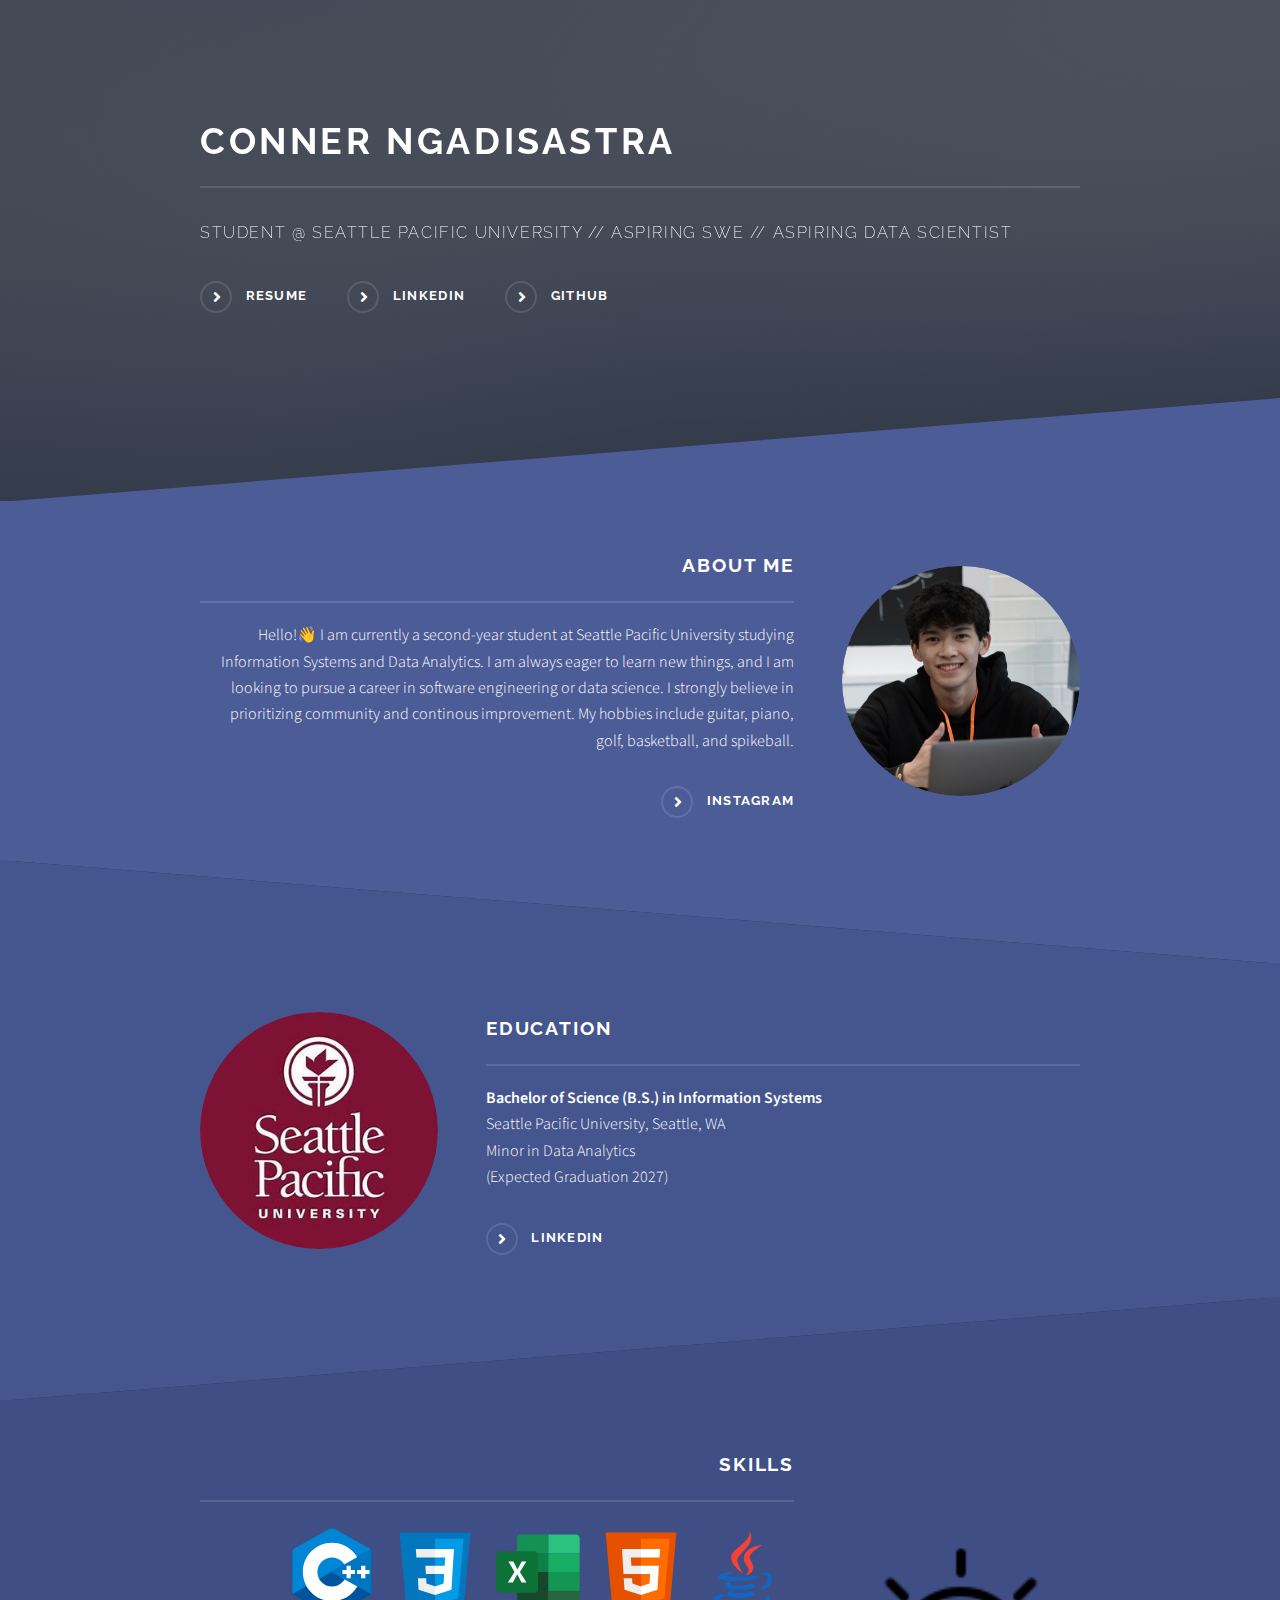
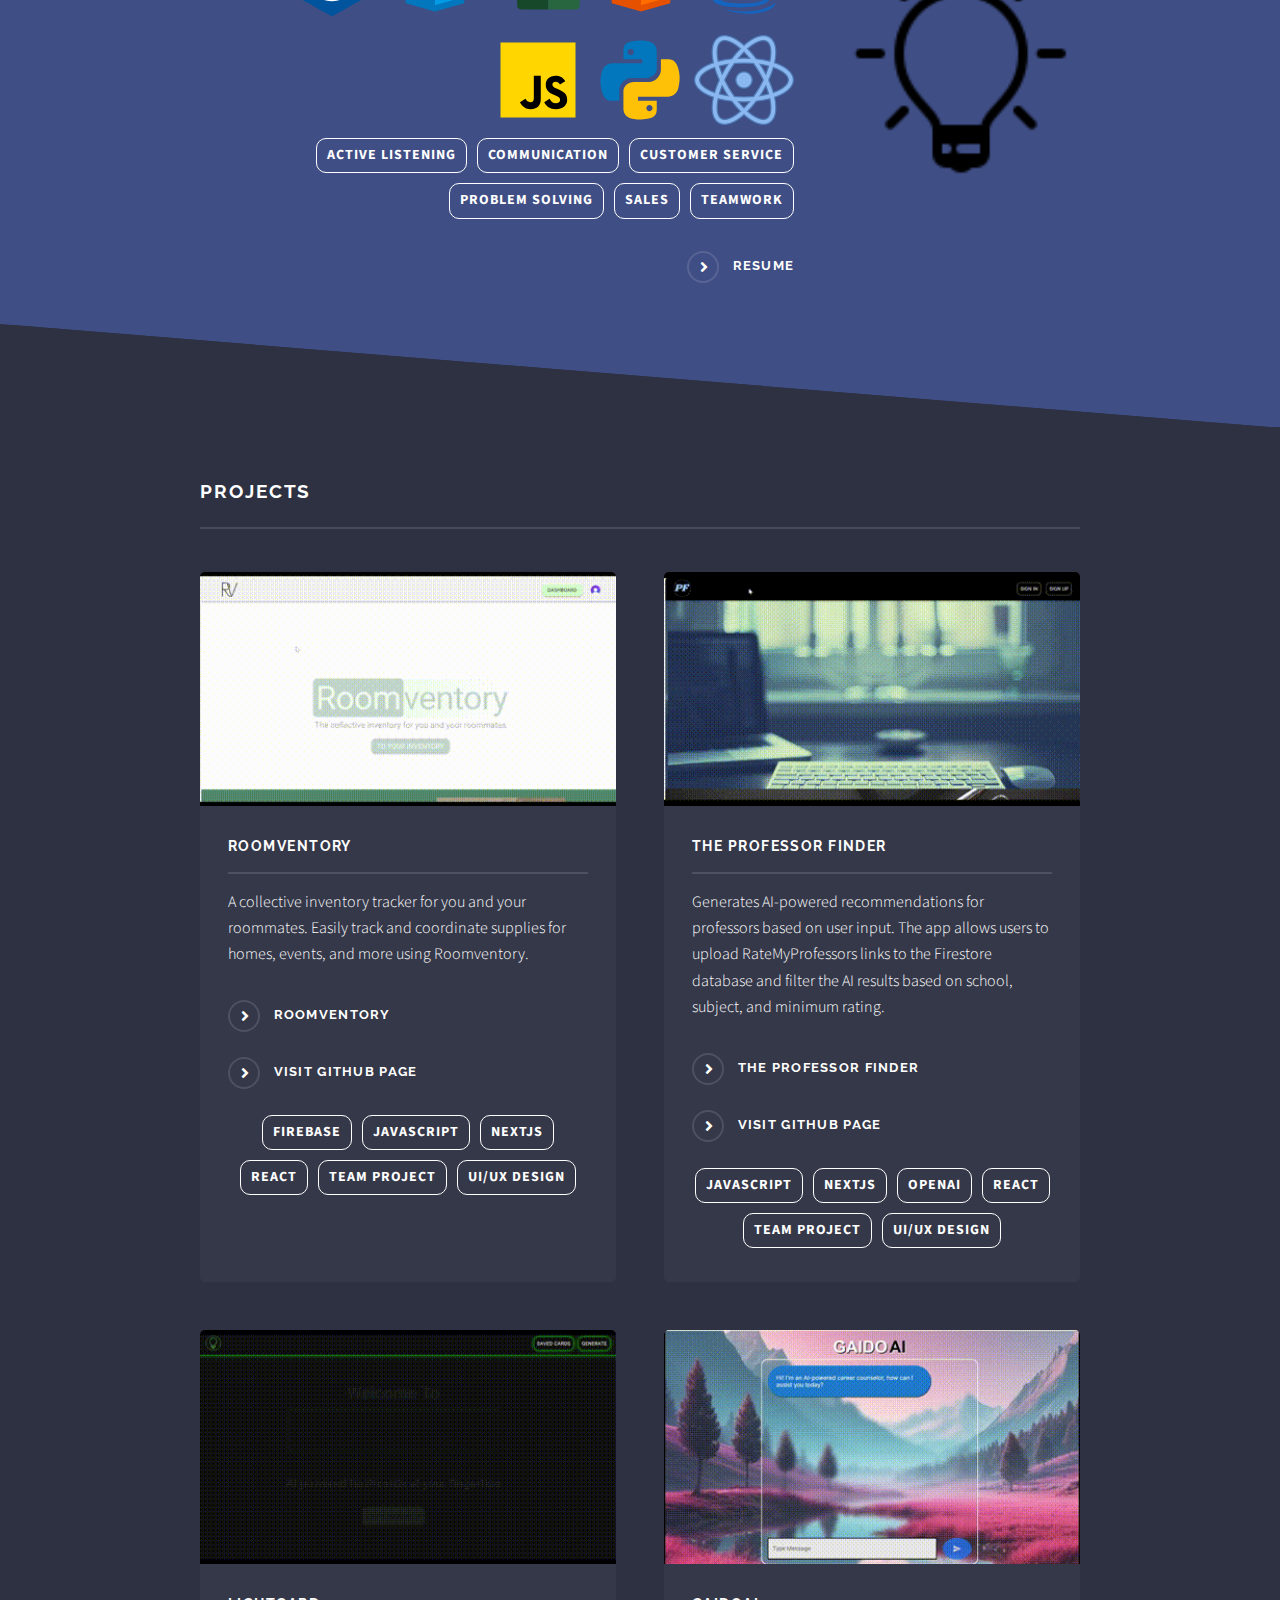
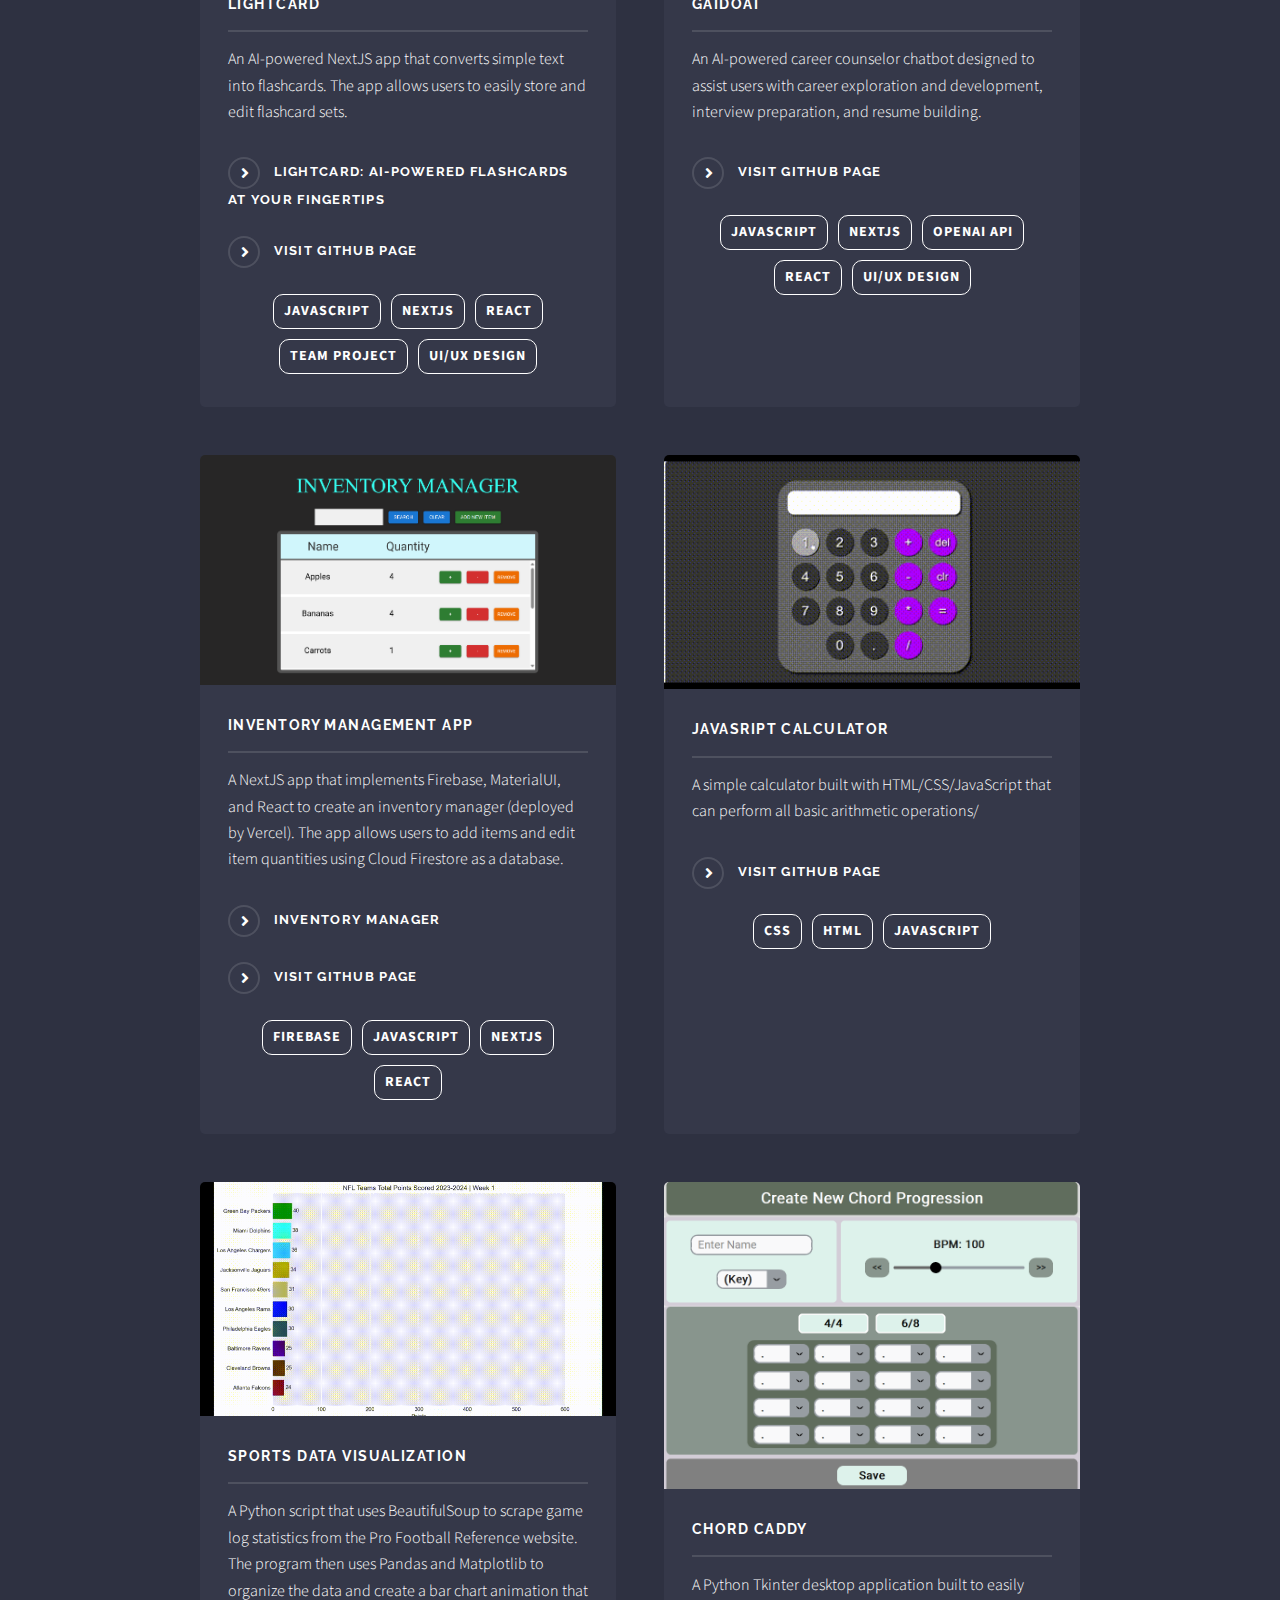
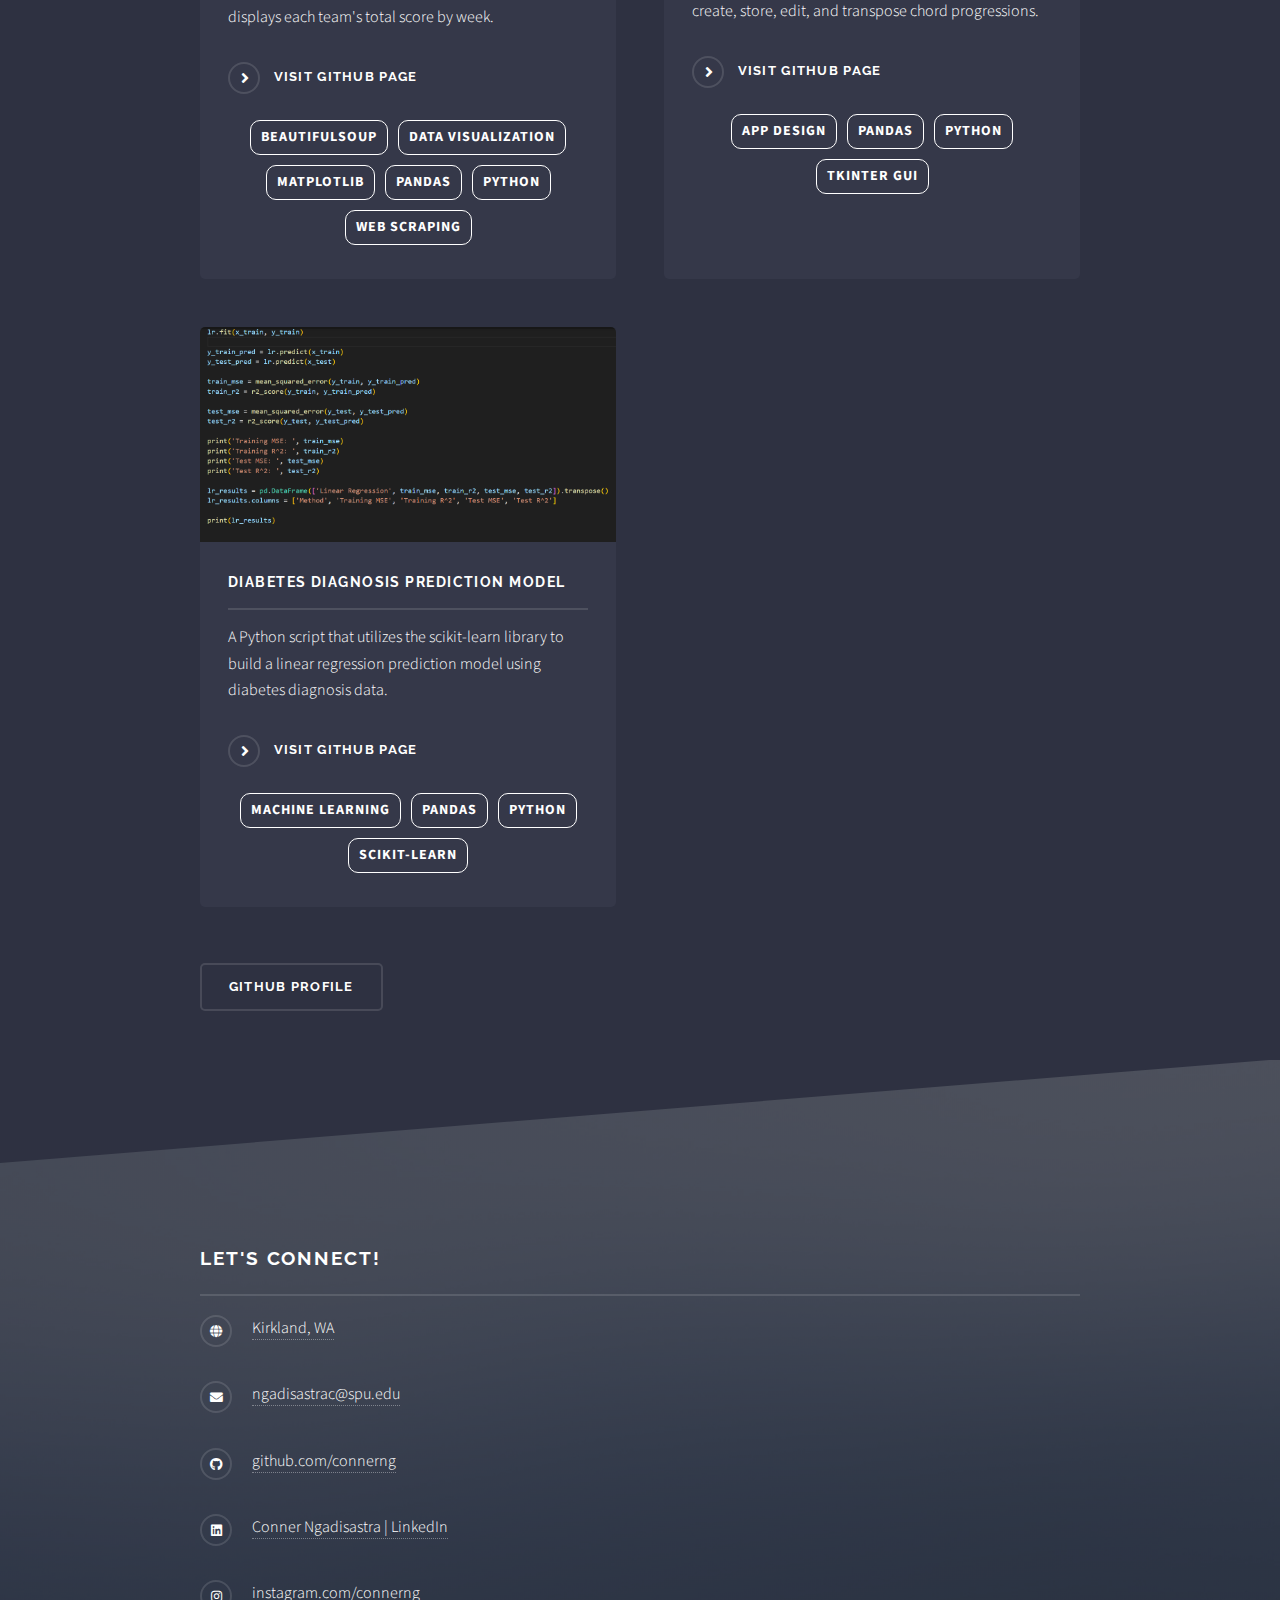
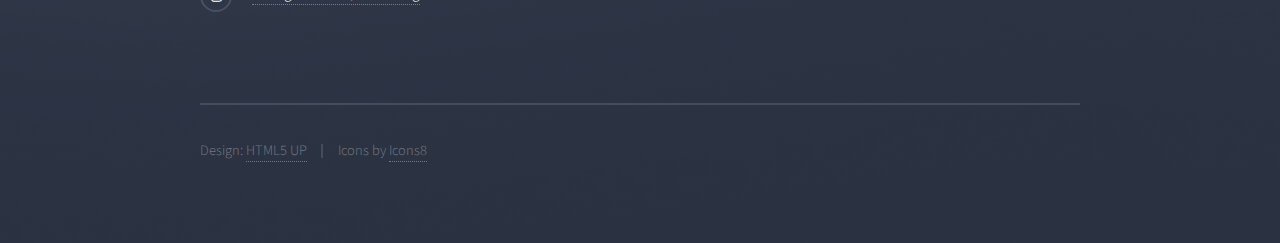
==== commit 460ec682: "Updated resume" ====
--- a/index.html
+++ b/index.html
@@ -31,7 +31,12 @@
 						<div class="inner">
 							<!-- <div class="logo"><span class="icon fa-gem"></span></div> -->
 							<h2>Conner Ngadisastra</h2>
-							<p>SWE Fellow @ Headstarter AI // Student @ Seattle Pacific University</p>
+							<p>Student @ Seattle Pacific University // Aspiring SWE // Aspiring Data Scientist</p>
+							<ul class="link-list">
+								<a href="files/Resume - Conner Ngadisastra (10-2024).pdf" class="special">Resume</a>
+								<a href="https://www.linkedin.com/in/conner-ngadisastra-a95847284/" class="special">LinkedIn</a>
+								<a href="https://github.com/connerng" class="special">GitHub</a>
+							</ul>
 						</div>
 					</section>
 
@@ -88,7 +93,7 @@
 											<li>Sales</li>
 											<li>Teamwork</li>
 										</ul>
-										<a href="files/Resume - Conner Ngadisastra (09-2024).pdf" class="special">Resume</a>
+										<a href="files/Resume - Conner Ngadisastra (10-2024).pdf" class="special">Resume</a>
 									</div>
 								</div>
 							</section>
--- a/assets/css/main.css
+++ b/assets/css/main.css
@@ -4199,4 +4199,15 @@
 	font-weight: bold;
 	text-transform: uppercase;
 	letter-spacing: 1px;
-}+}
+
+.link-list {
+	display: flex;
+	flex-wrap: wrap;
+	justify-content: left;
+	gap: 40px;
+	list-style: none;
+	padding: 0;
+	margin: 1;
+}
+
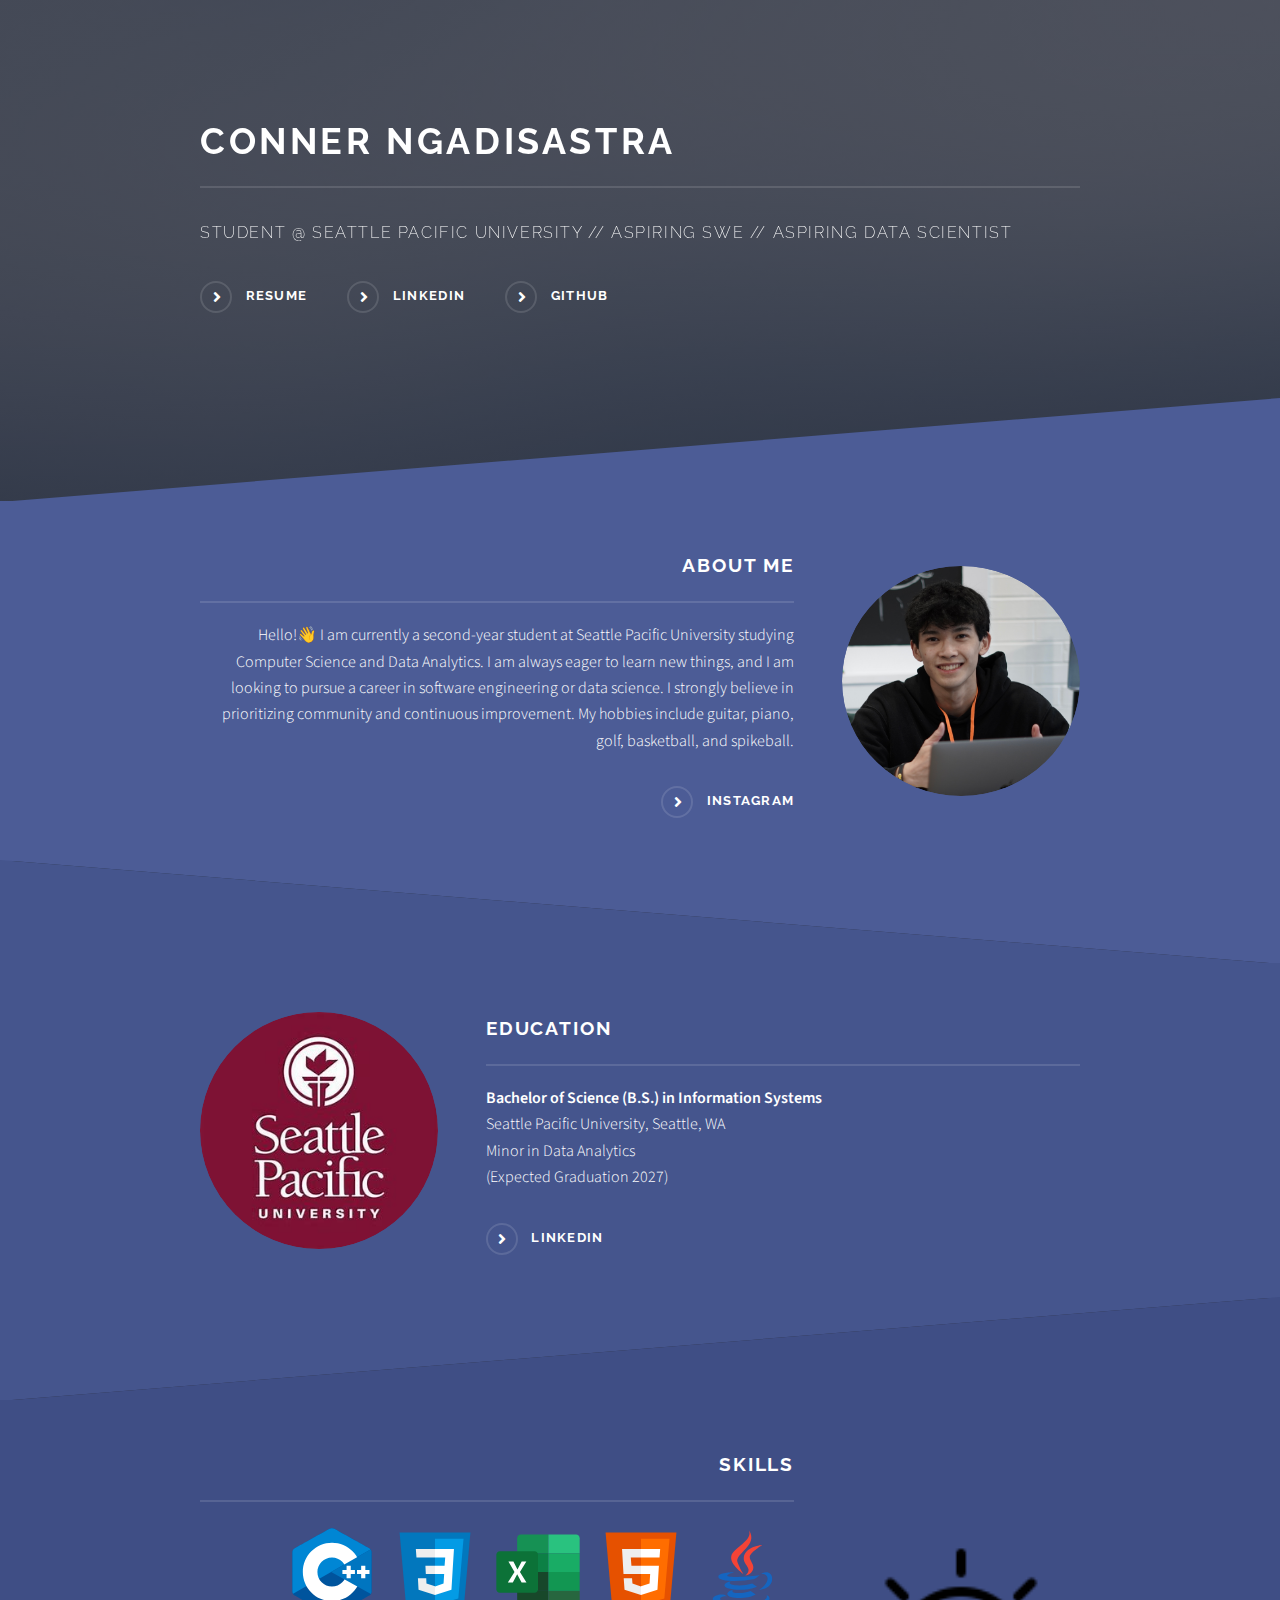
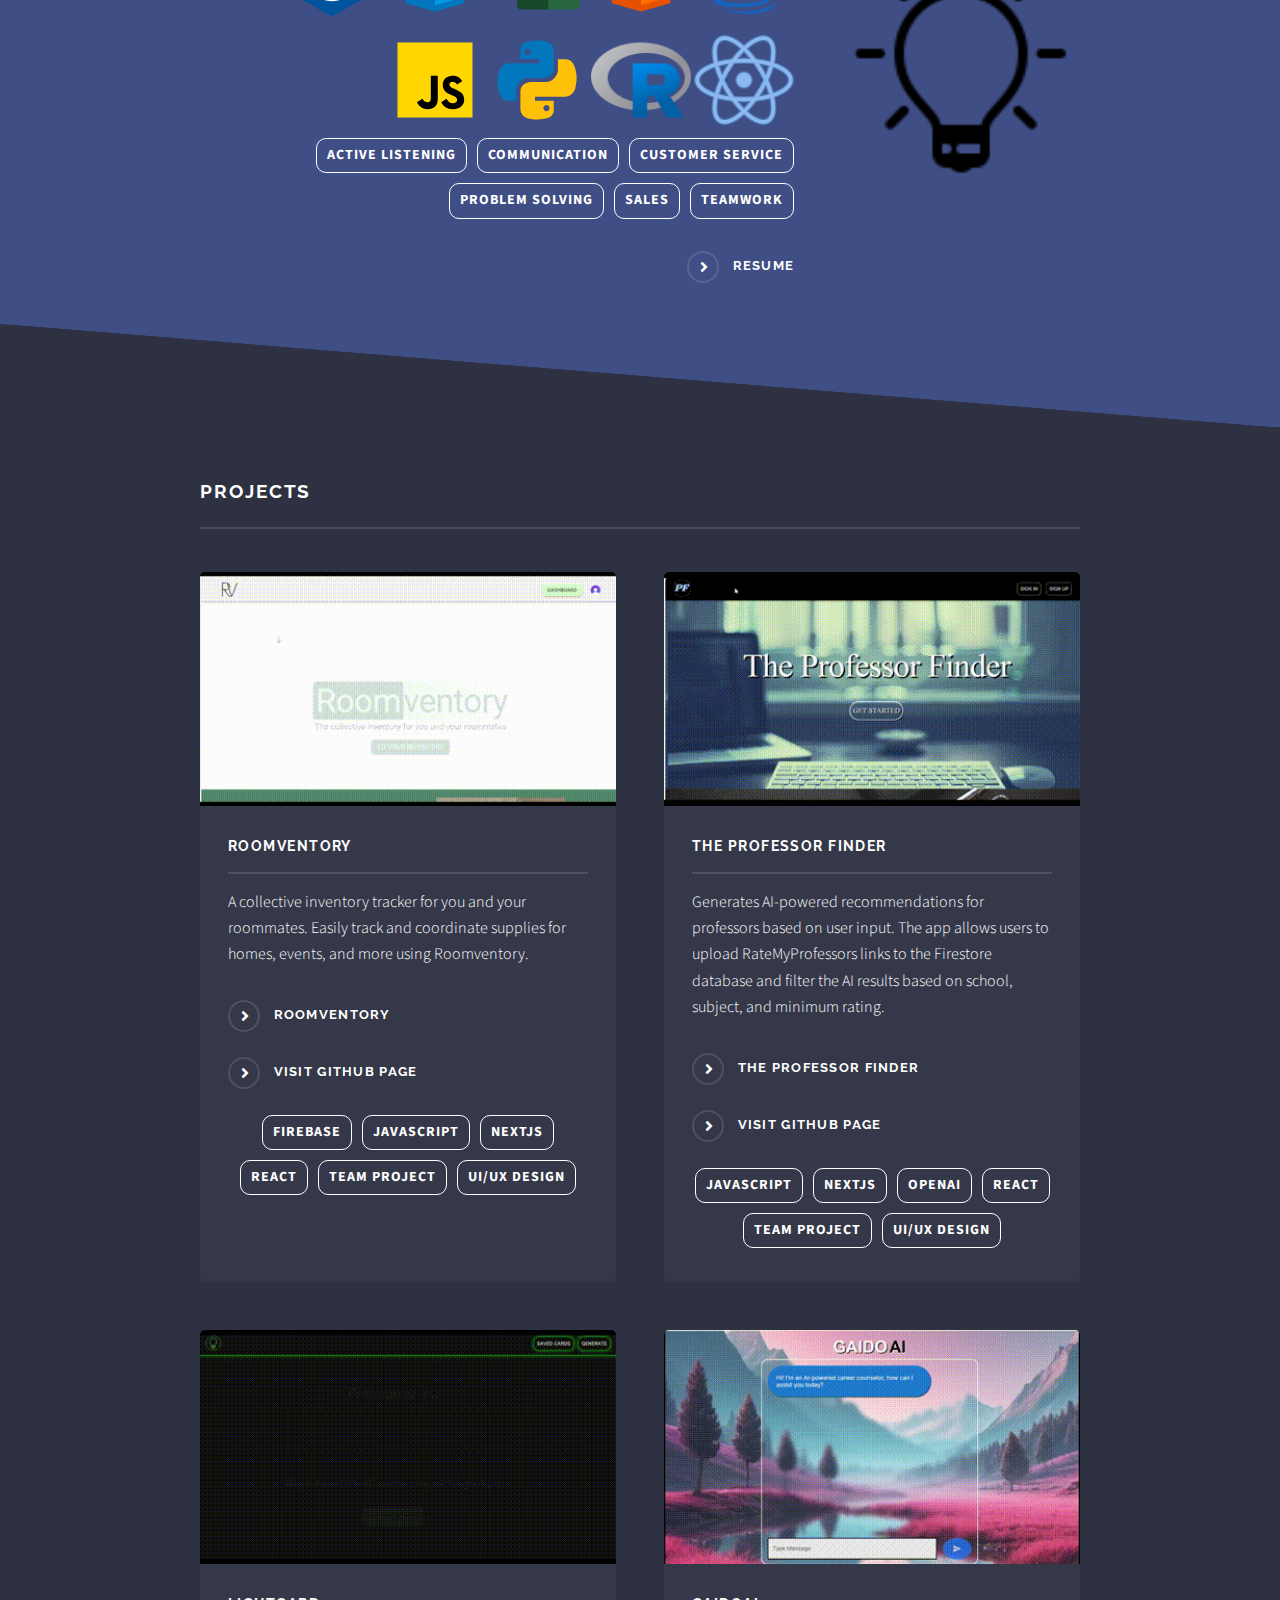
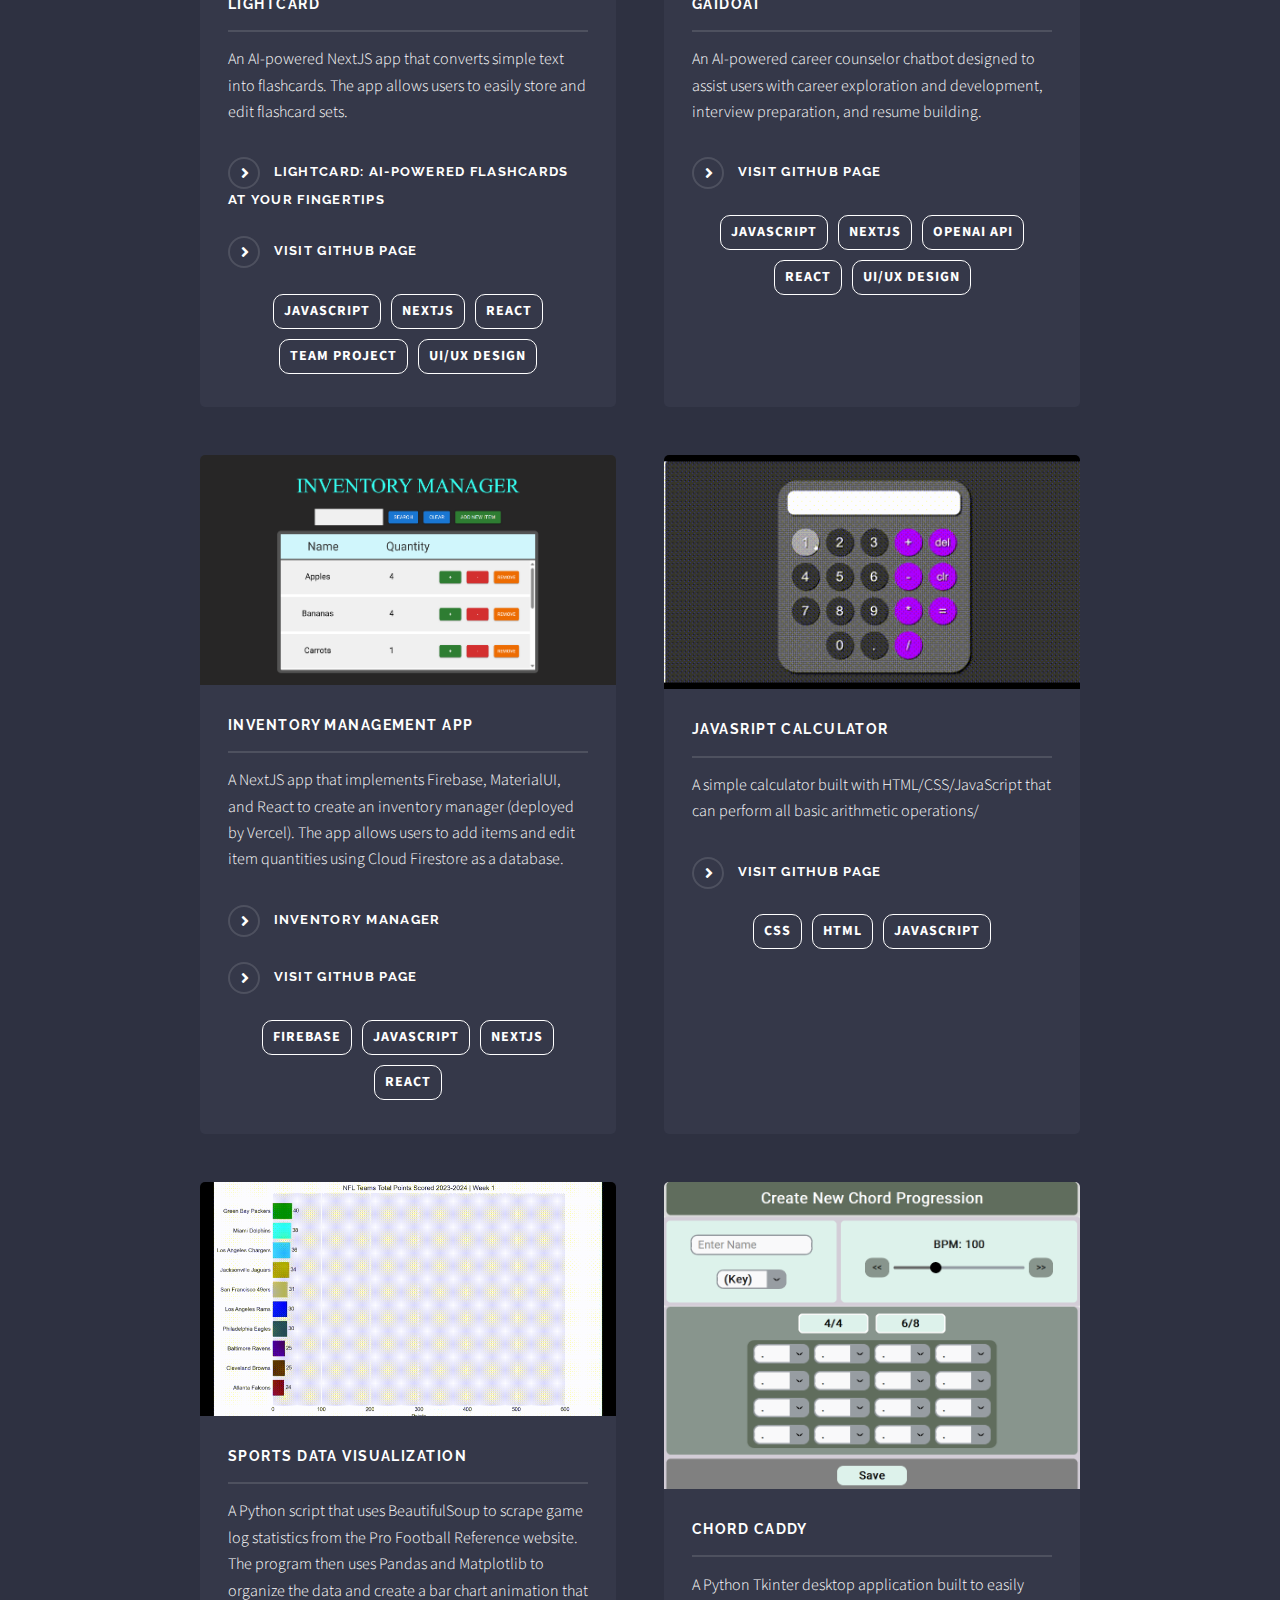
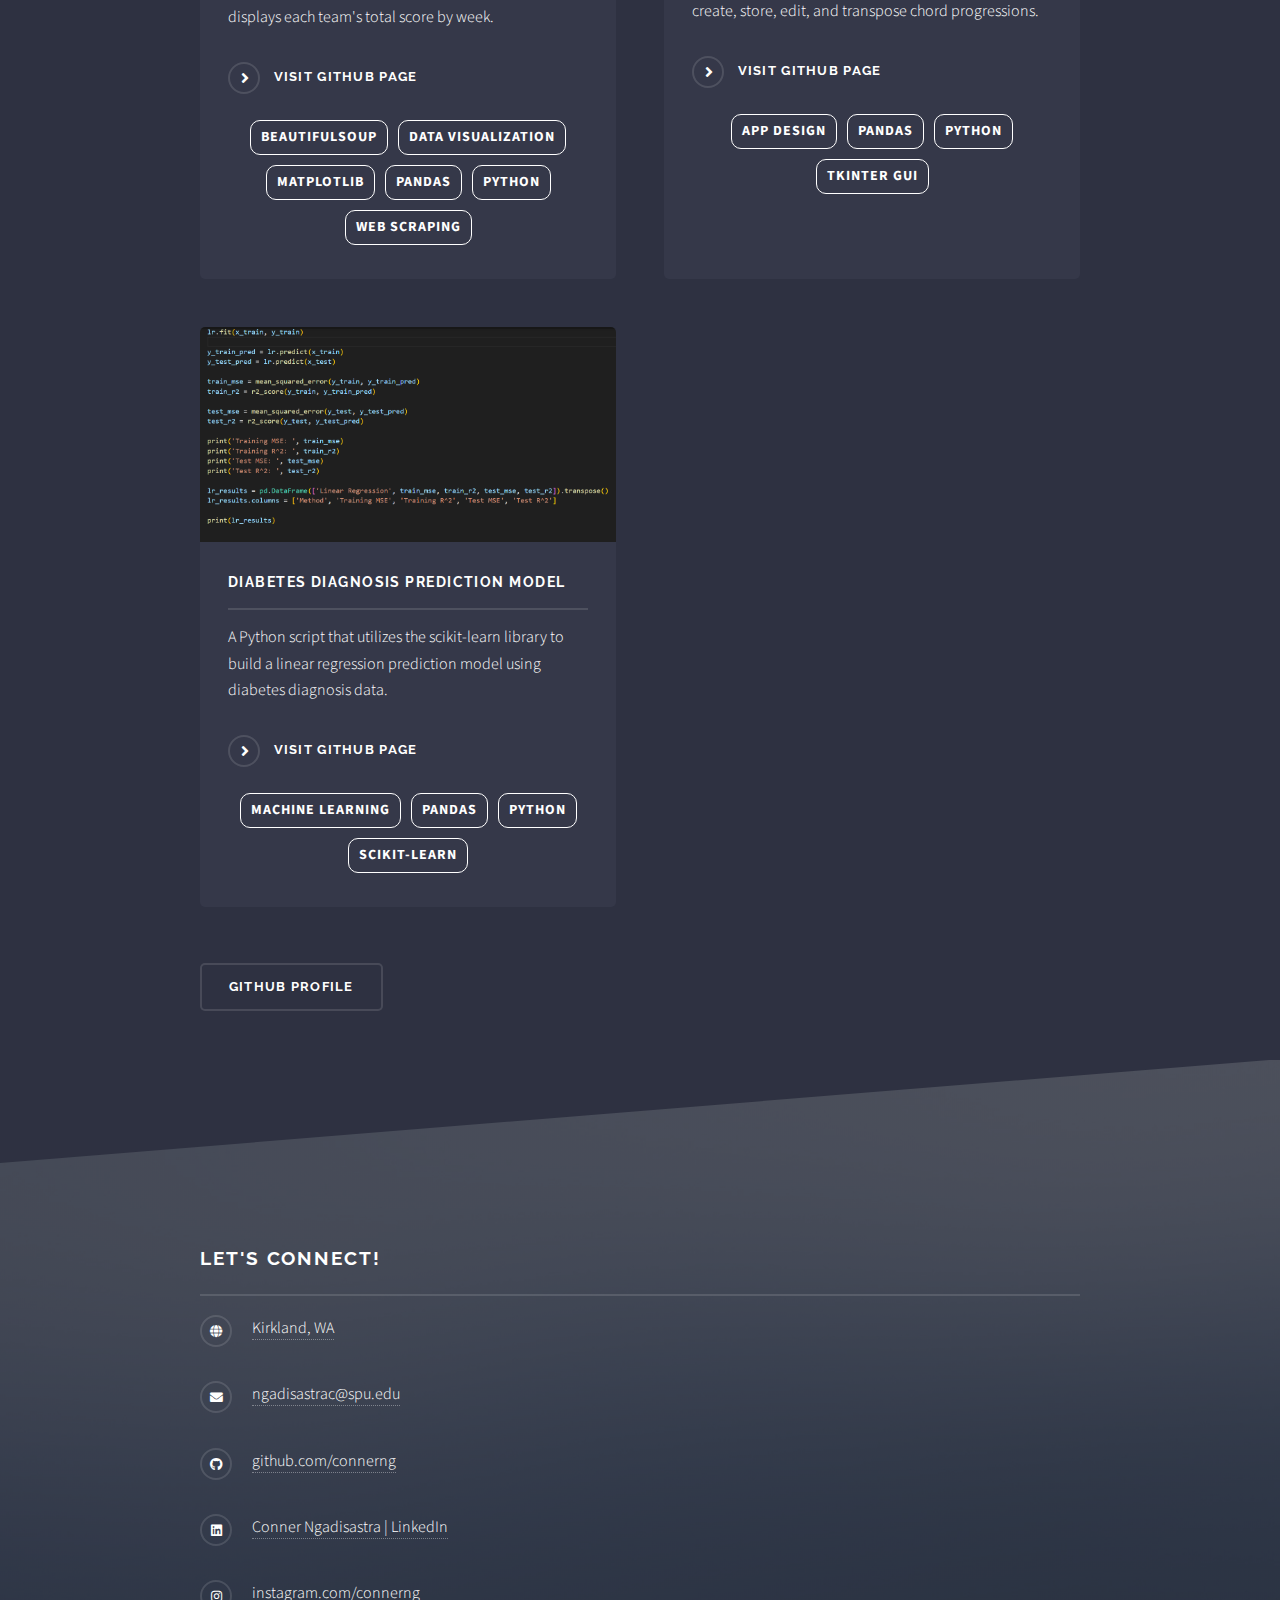
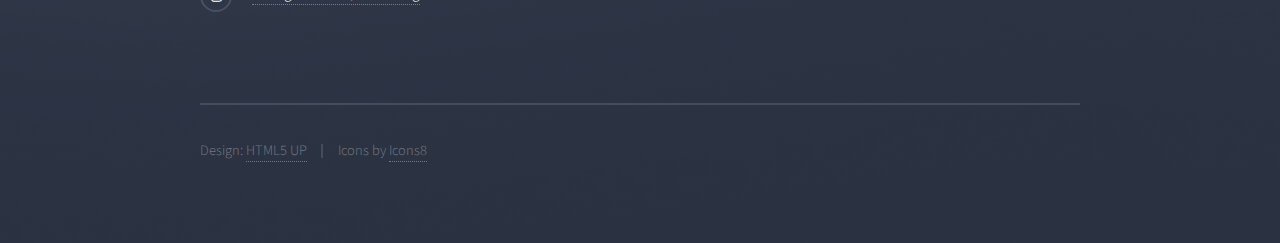
==== commit 5d08a893: "Update resume" ====
--- a/index.html
+++ b/index.html
@@ -33,7 +33,7 @@
 							<h2>Conner Ngadisastra</h2>
 							<p>Student @ Seattle Pacific University // Aspiring SWE // Aspiring Data Scientist</p>
 							<ul class="link-list">
-								<a href="files/Resume - Conner Ngadisastra (10-2024).pdf" class="special">Resume</a>
+								<a href="files/Resume - Conner Ngadisastra (11-2024).pdf" class="special">Resume</a>
 								<a href="https://www.linkedin.com/in/conner-ngadisastra-a95847284/" class="special">LinkedIn</a>
 								<a href="https://github.com/connerng" class="special">GitHub</a>
 							</ul>
@@ -49,9 +49,9 @@
 									<a href="#" class="image"><img src="images/profilepic.jpg" alt="" /></a>
 									<div class="content">
 										<h2 class="major">About Me</h2>
-										<p>Hello!👋 I am currently a second-year student at Seattle Pacific University studying Information Systems
+										<p>Hello!👋 I am currently a second-year student at Seattle Pacific University studying Computer Science
 											and Data Analytics. I am always eager to learn new things, and I am looking to pursue a career in 
-											software engineering or data science. I strongly believe in prioritizing community and continous improvement. 
+											software engineering or data science. I strongly believe in prioritizing community and continuous improvement. 
 											My hobbies include guitar, piano, golf, basketball, and spikeball.</p>
 										<a href="https://www.instagram.com/conner_ng/" class="special">Instagram</a>
 									</div>
@@ -84,6 +84,7 @@
 										<img src="images/icons8-java.svg" alt="Java" height="100" width="100" />
 										<img src="images/icons8-javascript.svg" alt="JavaScript" height="100" width="100" />
 										<img src="images/icons8-python.svg" alt="Python" height="100" width="100" />
+										<img src="images/icons8-r-project-96.png" alt="R" height="100" width="100" />
 										<img src="images/icons8-react-100.png" alt="React" height="100" width="100" />
 										<ul class="skill-list-right">
 											<li>Active Listening</li>
@@ -93,7 +94,7 @@
 											<li>Sales</li>
 											<li>Teamwork</li>
 										</ul>
-										<a href="files/Resume - Conner Ngadisastra (10-2024).pdf" class="special">Resume</a>
+										<a href="files/Resume - Conner Ngadisastra (11-2024).pdf" class="special">Resume</a>
 									</div>
 								</div>
 							</section>
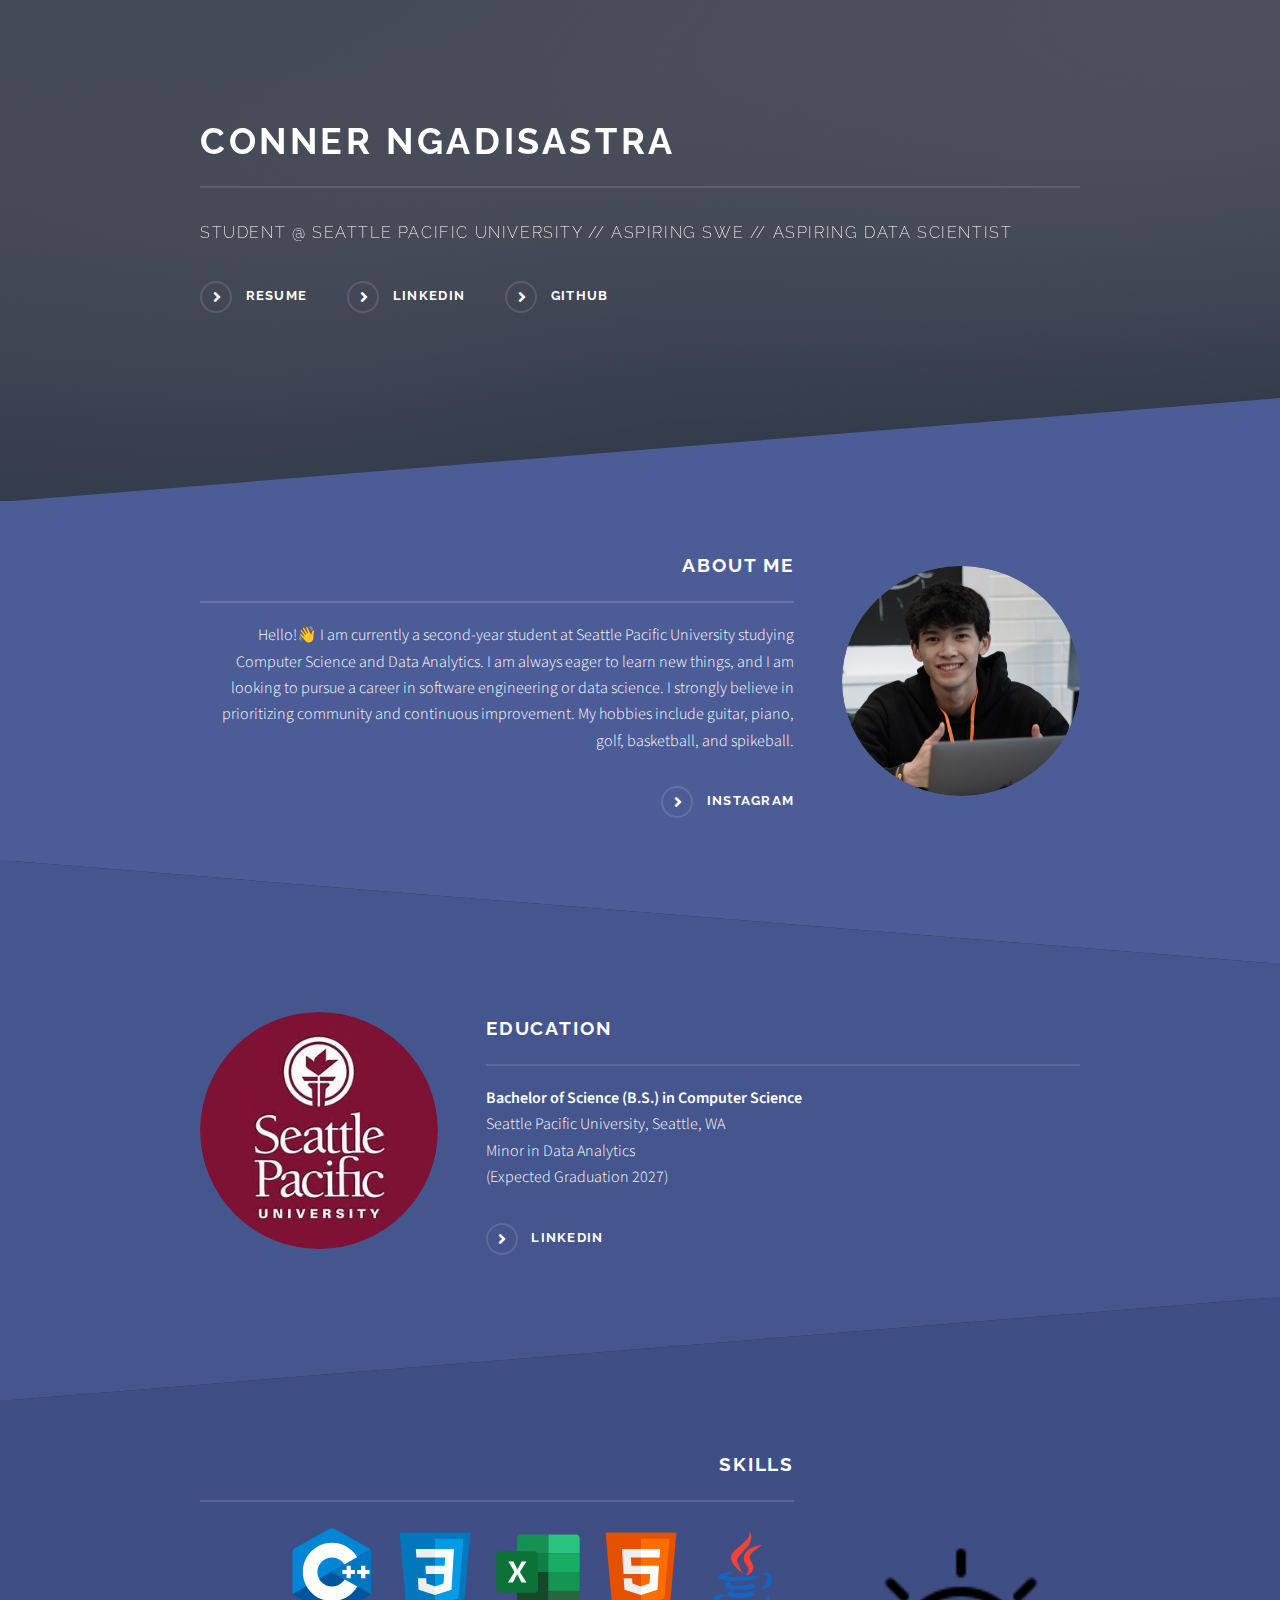
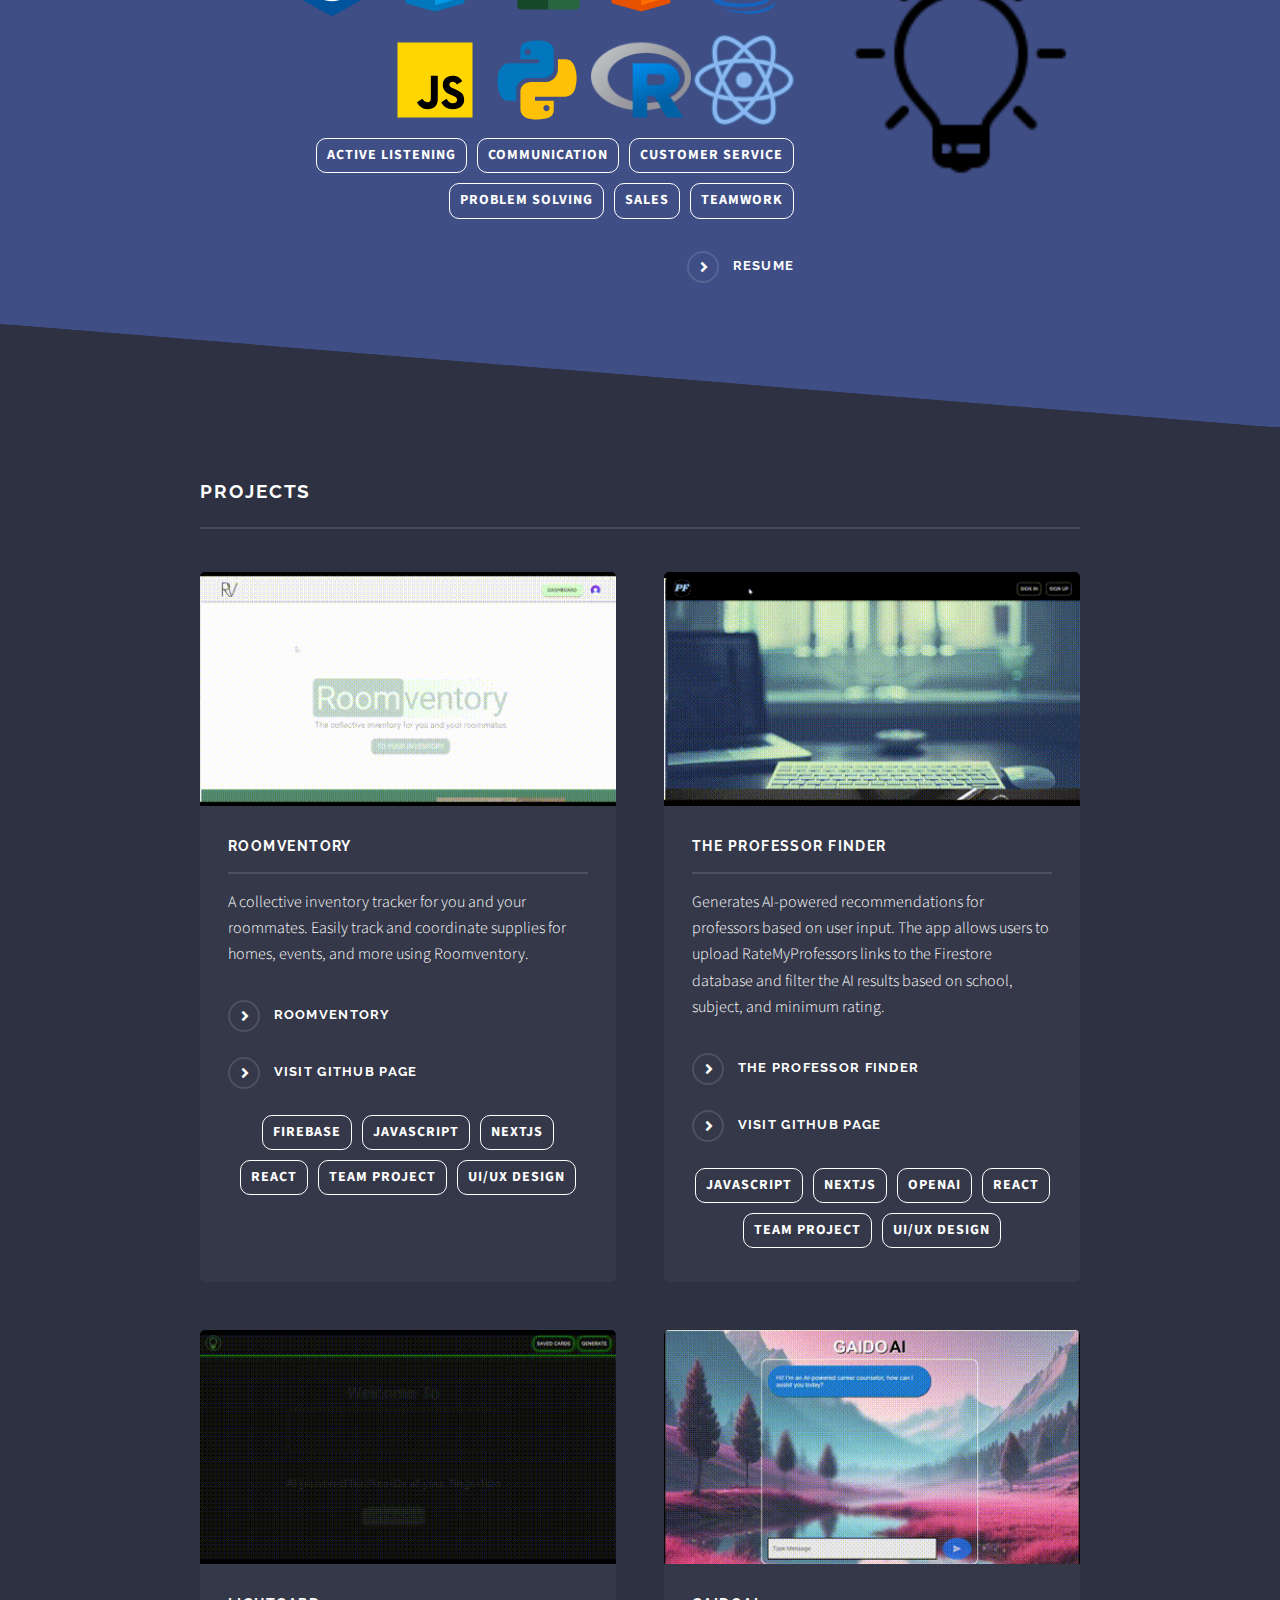
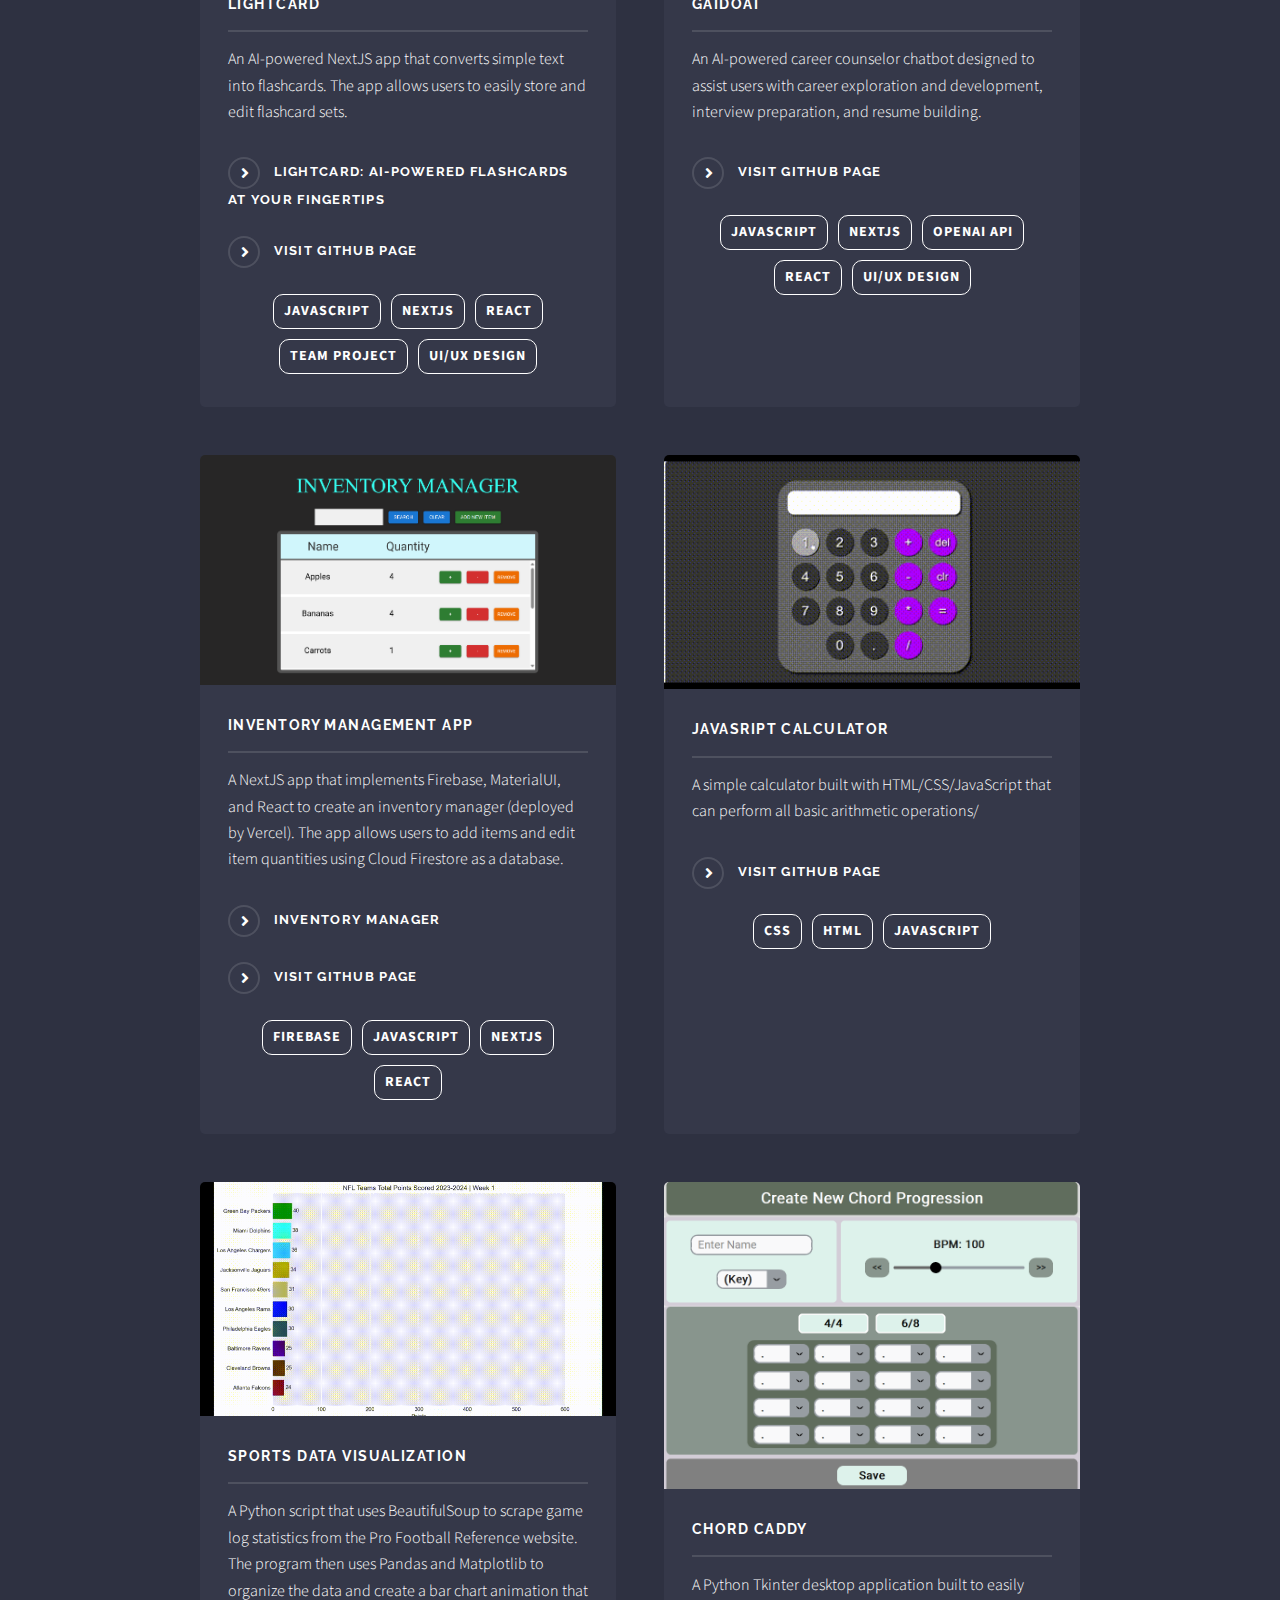
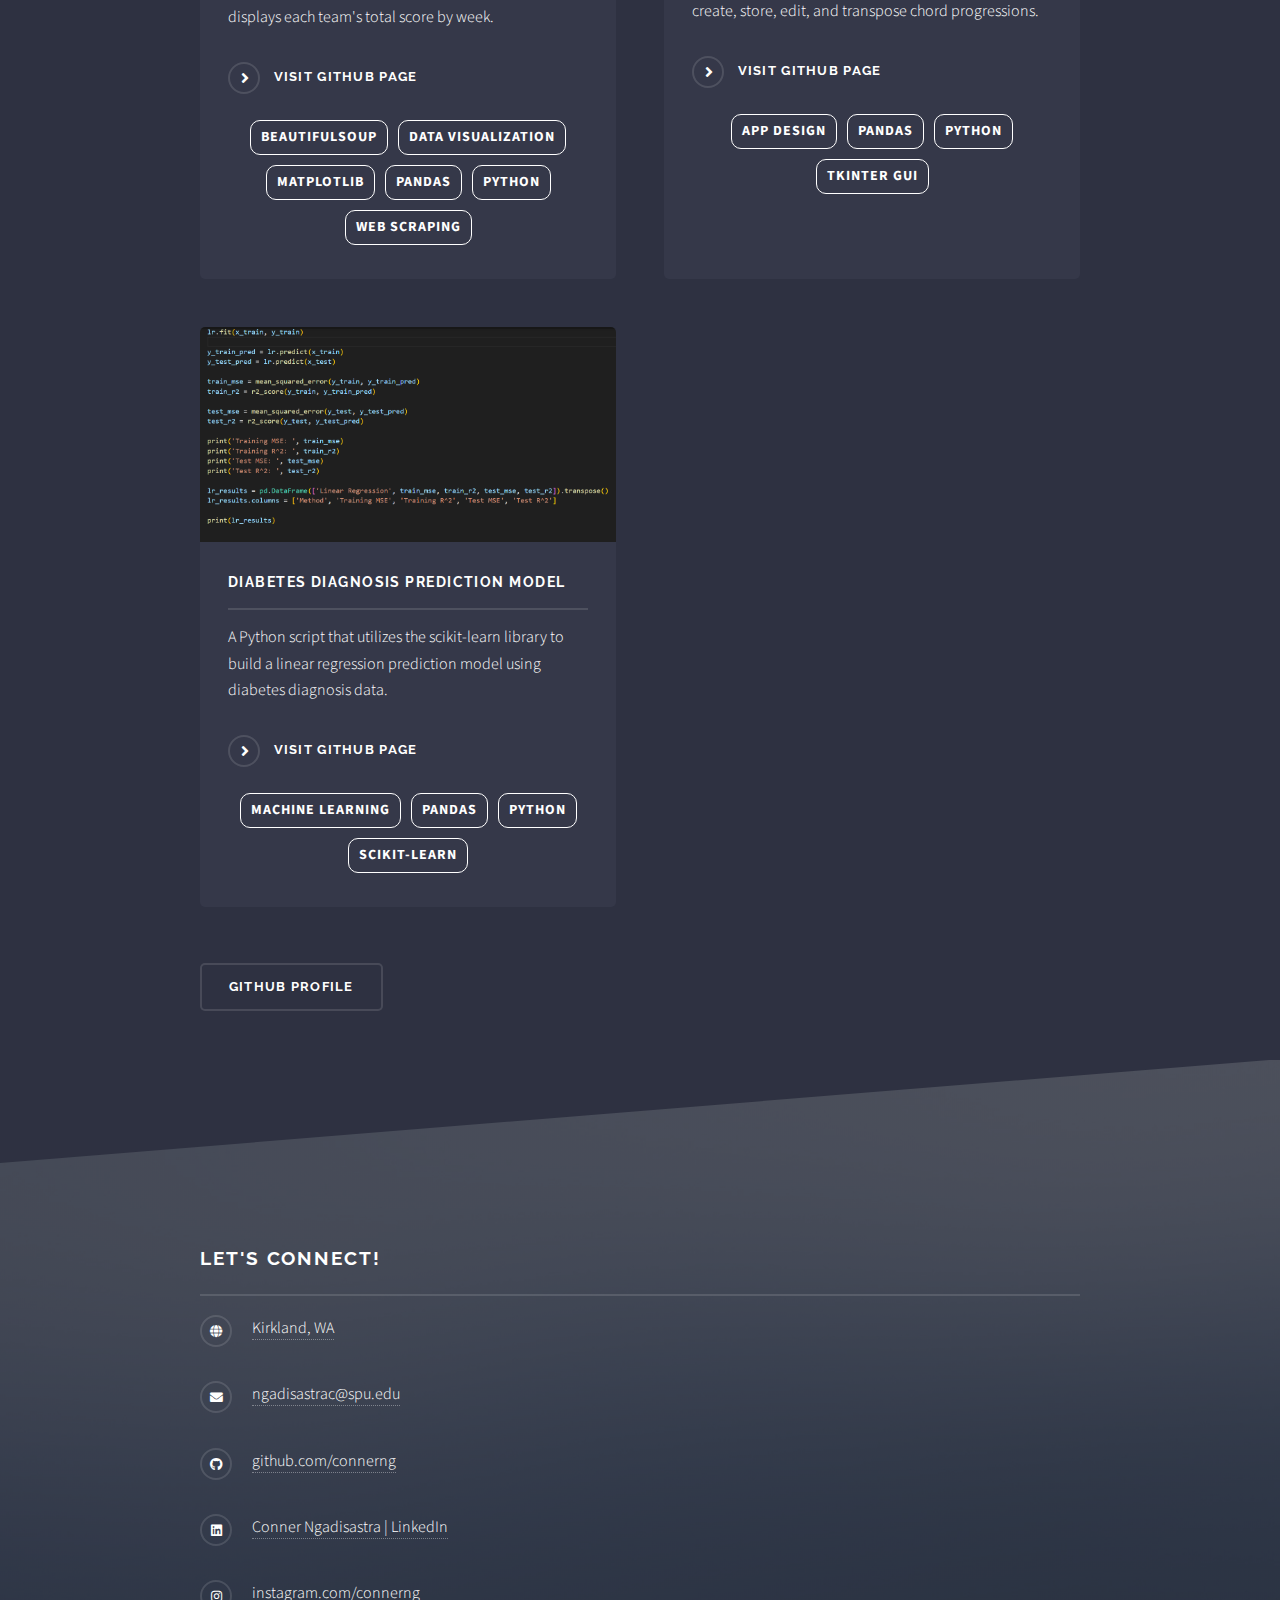
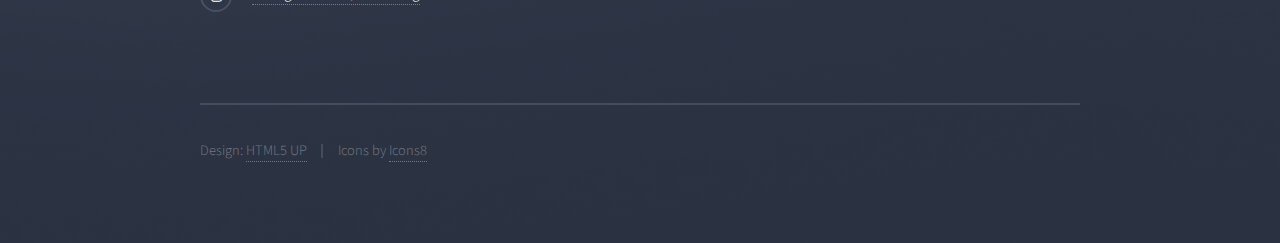
==== commit 93c5427a: "Update education" ====
--- a/index.html
+++ b/index.html
@@ -64,7 +64,7 @@
 									<a href="#" class="image"><img src="images/spu.jpeg" alt="" /></a>
 									<div class="content">
 										<h2 class="major">Education</h2>
-										<p><strong>Bachelor of Science (B.S.) in Information Systems </strong><br> Seattle Pacific University, Seattle, WA
+										<p><strong>Bachelor of Science (B.S.) in Computer Science </strong><br> Seattle Pacific University, Seattle, WA
 											<br> Minor in Data Analytics <br> (Expected Graduation 2027)</p>
 										<a href="https://www.linkedin.com/in/conner-ngadisastra-a95847284/" class="special">LinkedIn</a>
 									</div>
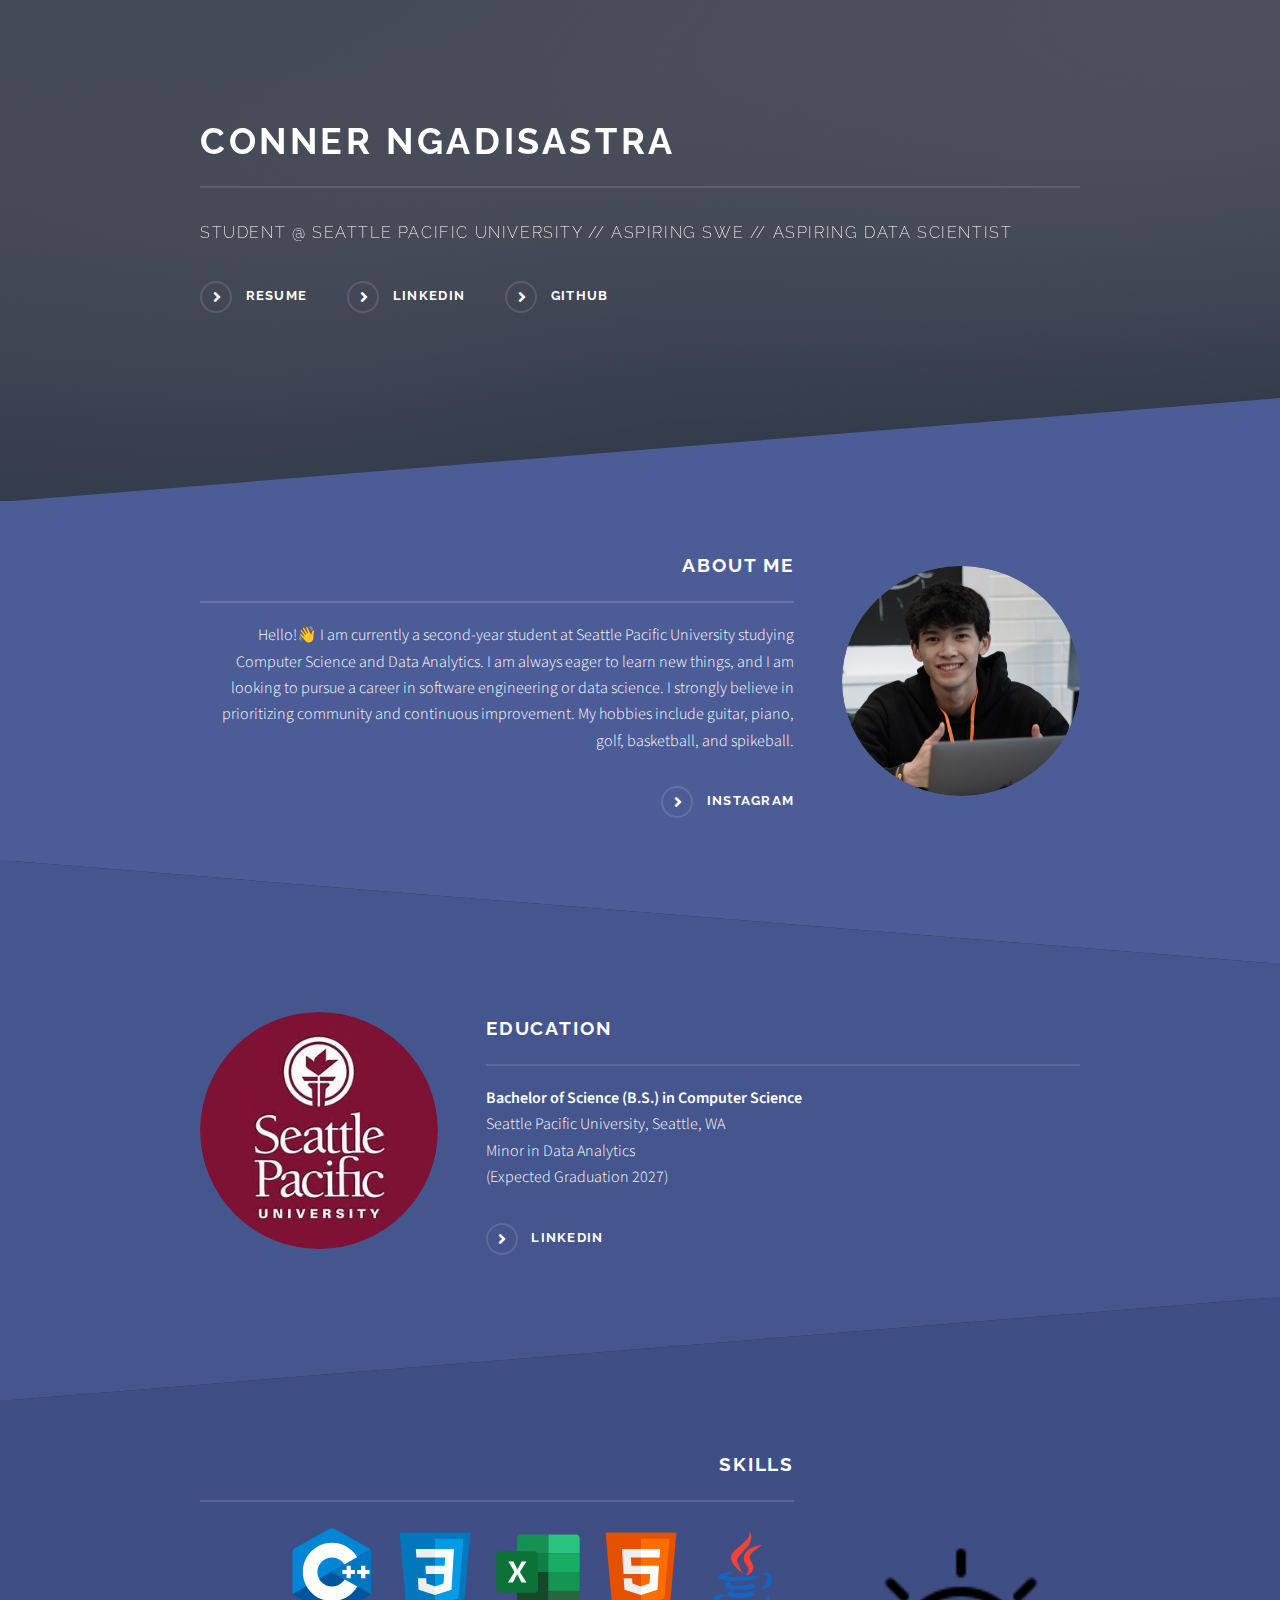
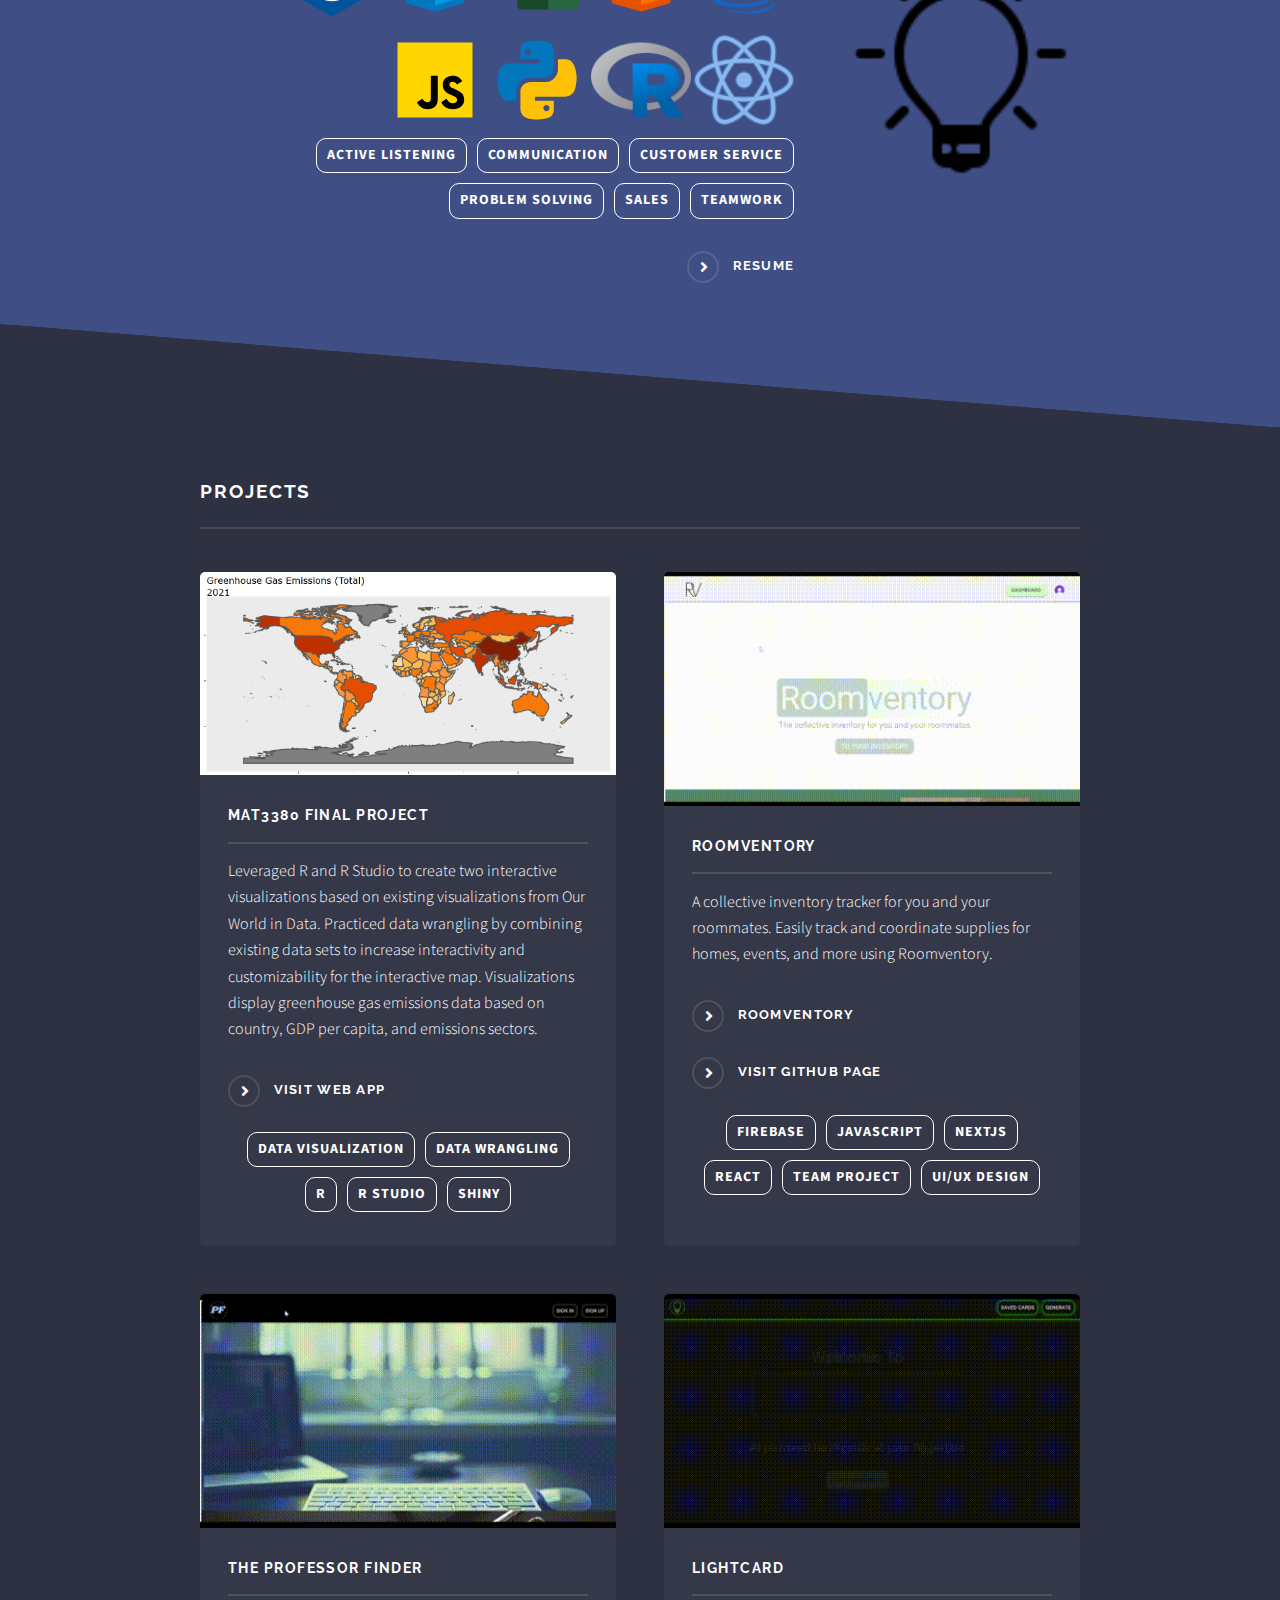
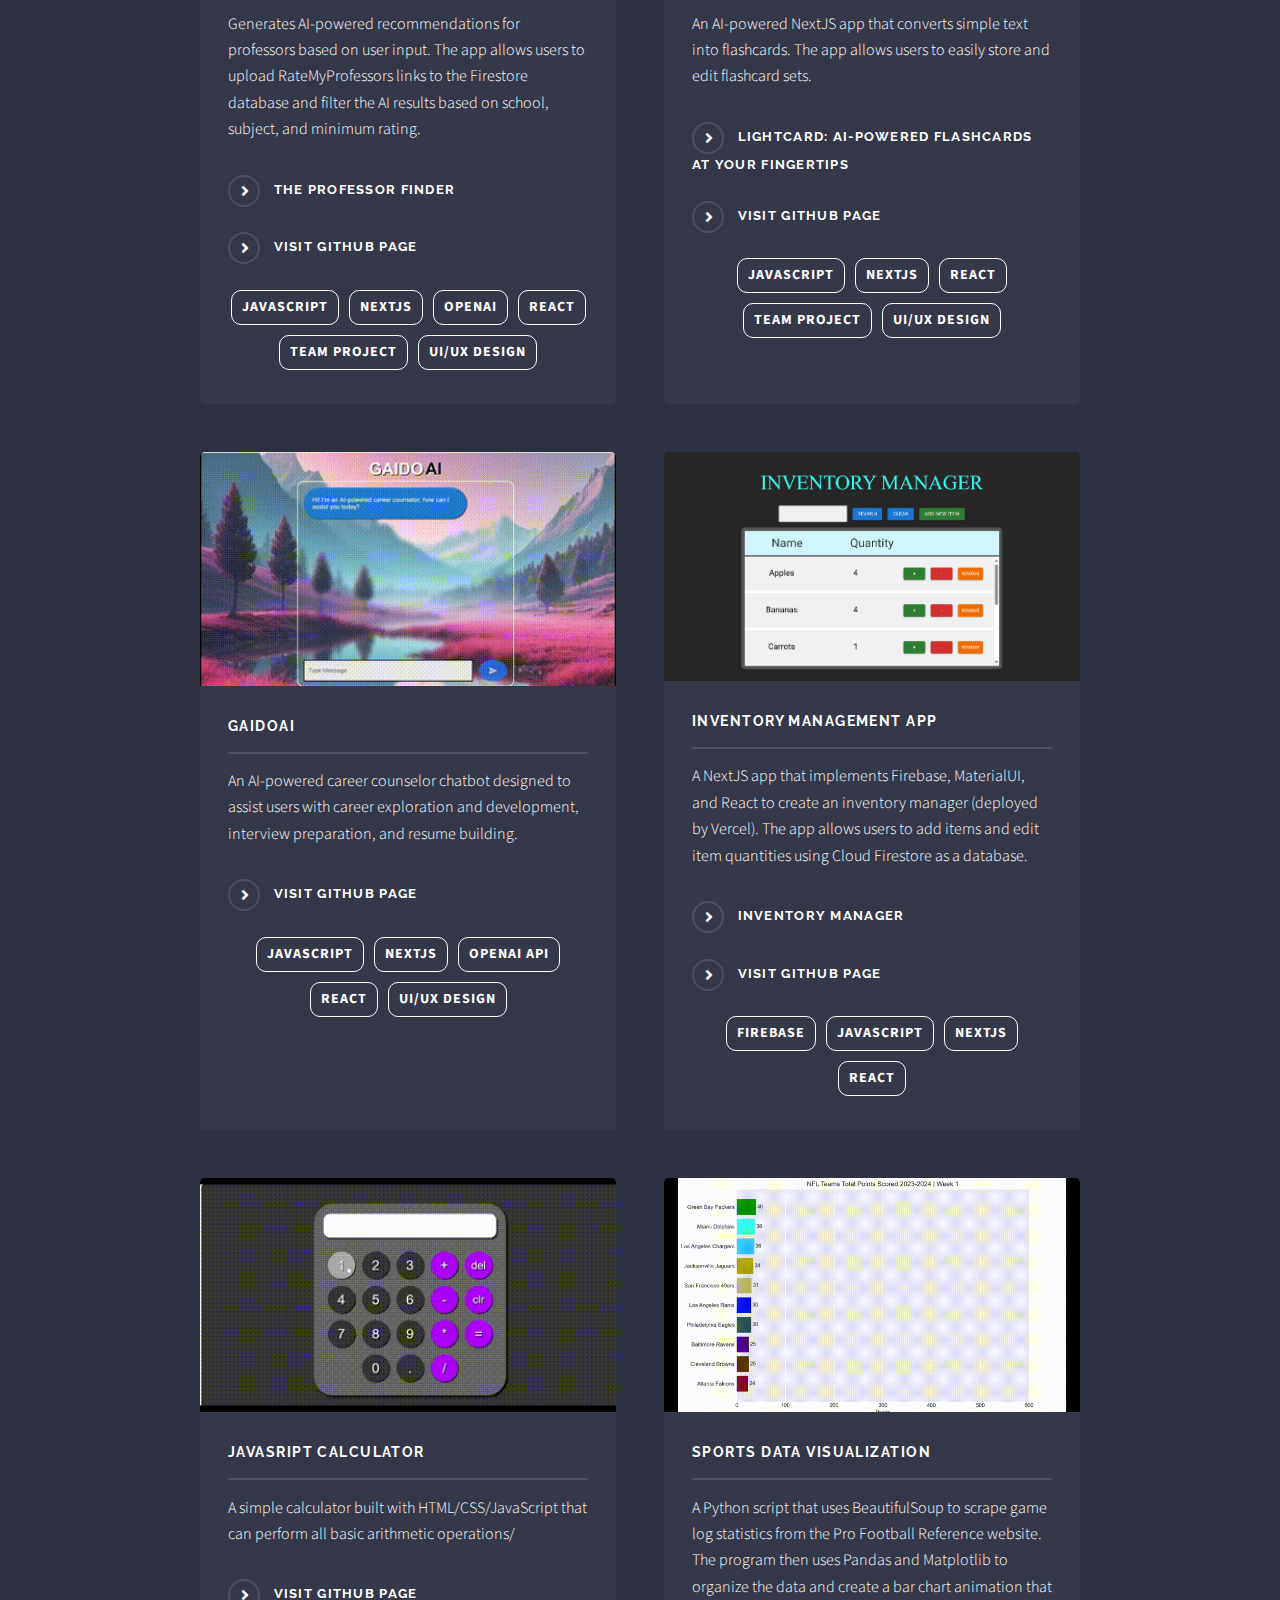
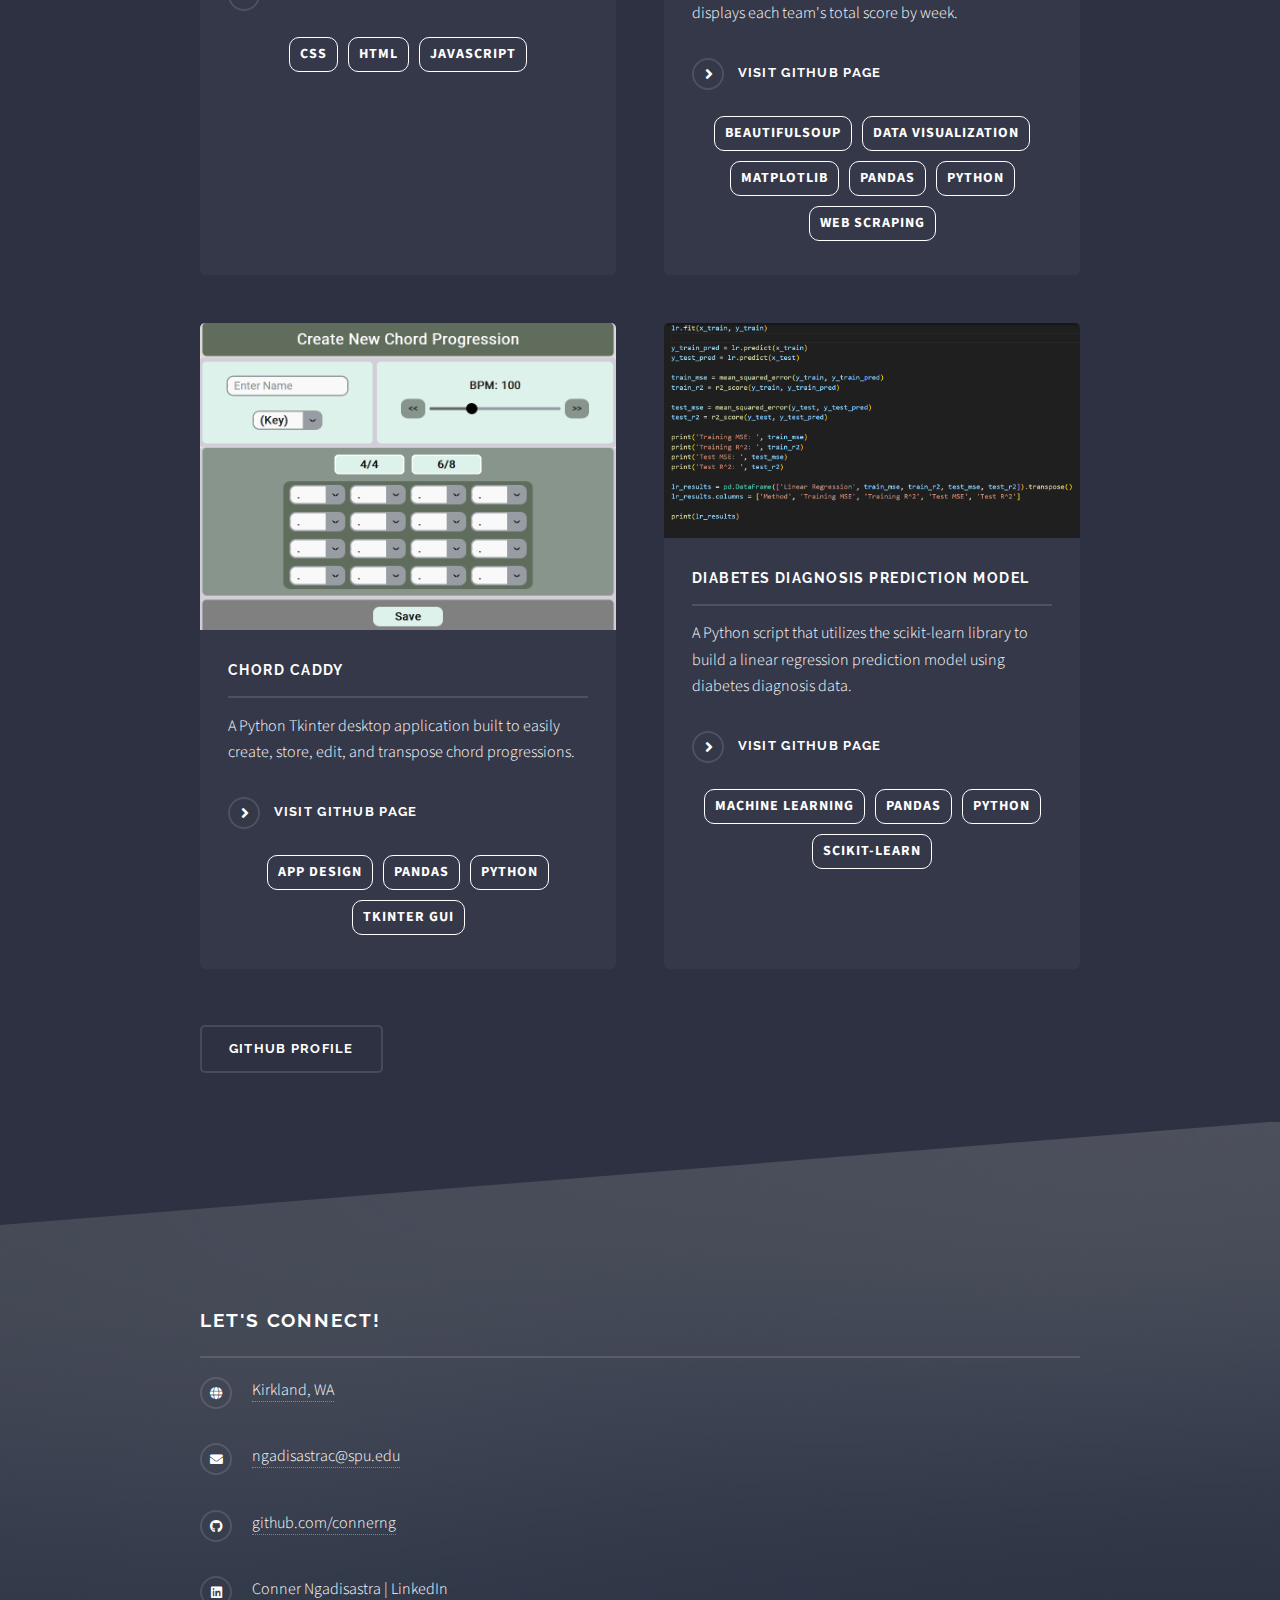
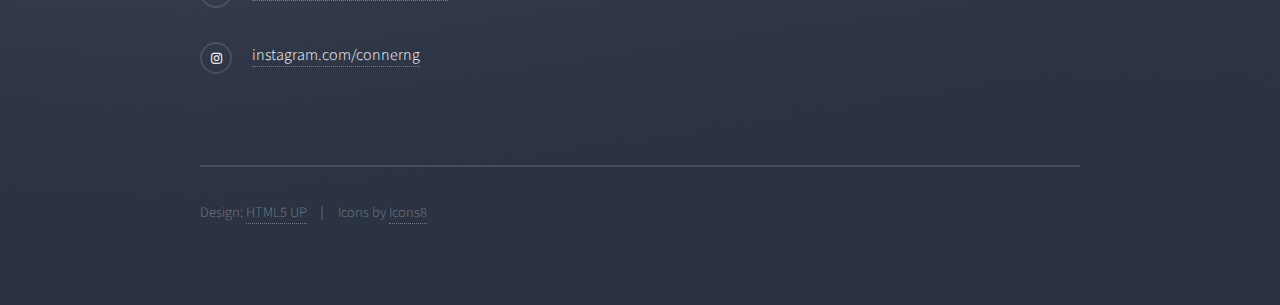
==== commit e2c4e6d5: "Updated resume, added MAT3380 project" ====
--- a/index.html
+++ b/index.html
@@ -33,7 +33,7 @@
 							<h2>Conner Ngadisastra</h2>
 							<p>Student @ Seattle Pacific University // Aspiring SWE // Aspiring Data Scientist</p>
 							<ul class="link-list">
-								<a href="files/Resume - Conner Ngadisastra (11-2024).pdf" class="special">Resume</a>
+								<a href="files/Resume - Conner Ngadisastra (12-2024).pdf" class="special">Resume</a>
 								<a href="https://www.linkedin.com/in/conner-ngadisastra-a95847284/" class="special">LinkedIn</a>
 								<a href="https://github.com/connerng" class="special">GitHub</a>
 							</ul>
@@ -94,7 +94,7 @@
 											<li>Sales</li>
 											<li>Teamwork</li>
 										</ul>
-										<a href="files/Resume - Conner Ngadisastra (11-2024).pdf" class="special">Resume</a>
+										<a href="files/Resume - Conner Ngadisastra (12-2024).pdf" class="special">Resume</a>
 									</div>
 								</div>
 							</section>
@@ -104,6 +104,22 @@
 								<div class="inner">
 									<h2 class="major">Projects</h2>
 									<section class="features">
+										<article>
+											<a href="https://connerng.shinyapps.io/global_emissions_final_project/" class="image"><img src="images/MAT3380 Demo.png" alt="" /></a>
+											<h3 class="major">MAT3380 Final Project</h3>
+											<p> Leveraged R and R Studio to create two interactive visualizations based on existing visualizations from Our World in Data.
+												Practiced data wrangling by combining existing data sets to increase interactivity and customizability for the interactive map.
+												Visualizations display greenhouse gas emissions data based on country, GDP per capita, and emissions sectors.
+											</p>
+											<a href="https://connerng.shinyapps.io/global_emissions_final_project/" class="special">Visit Web App</a>
+											<ul class="skill-list">
+												<li>Data Visualization</li>
+												<li>Data Wrangling</li>
+												<li>R</li>
+												<li>R Studio</li>
+												<li>Shiny</li>
+											</ul>
+										</article>
 										<article>
 											<a href="https://www.roomventory.site/" class="image"><img src="images/Roomventory Demo.gif" alt="" /></a>
 											<h3 class="major">Roomventory</h3>
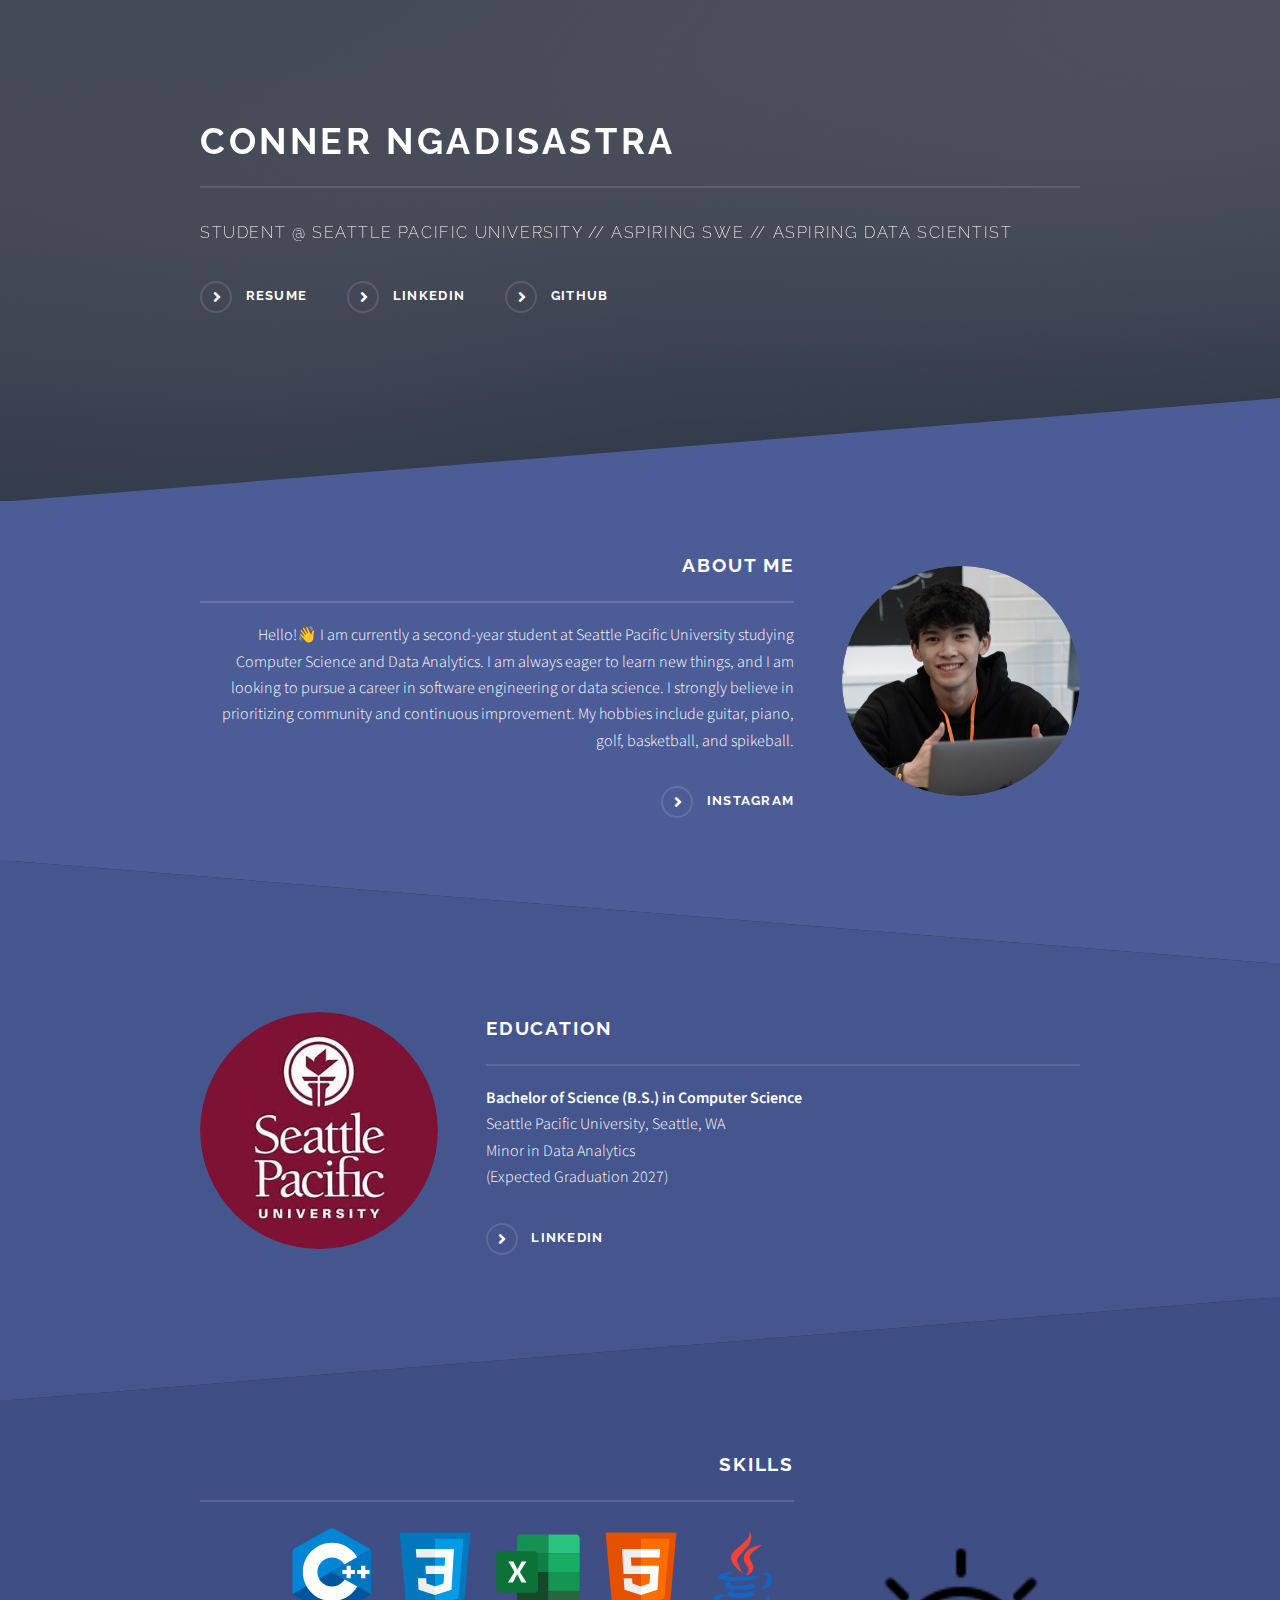
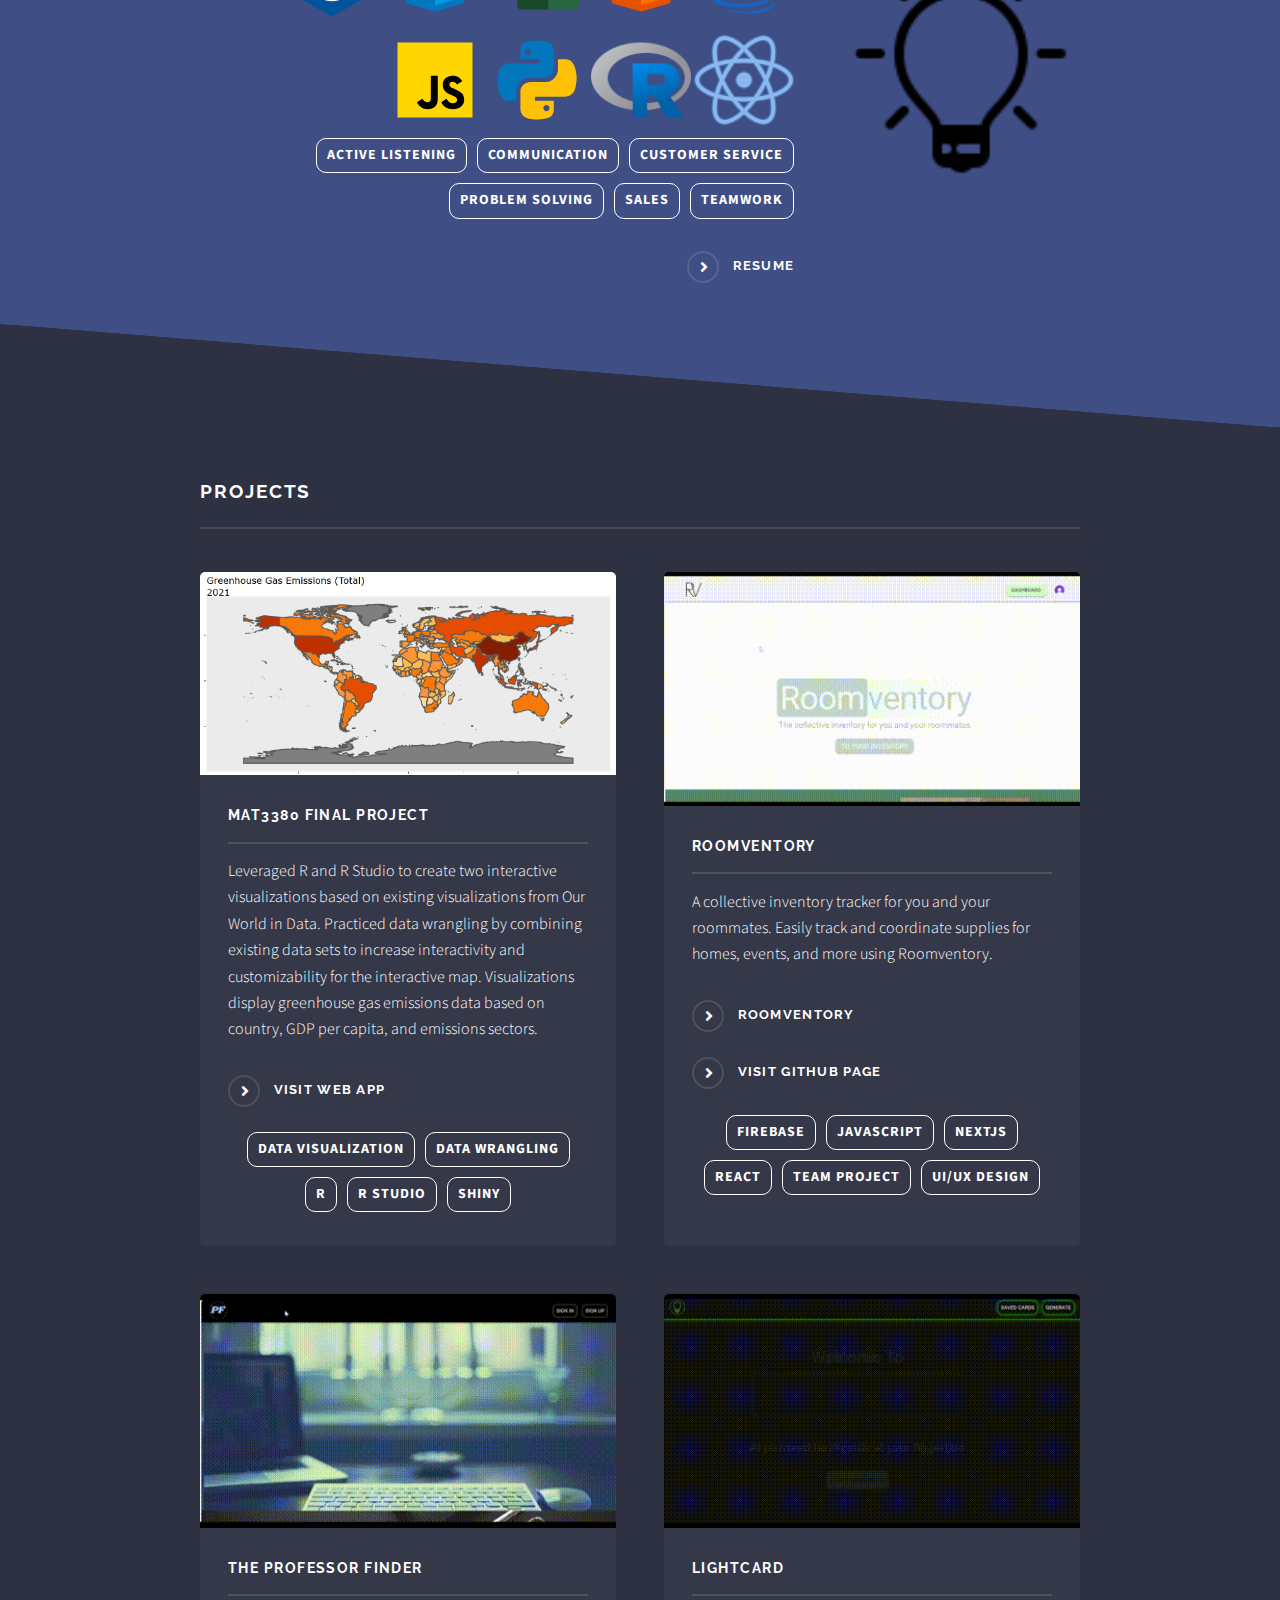
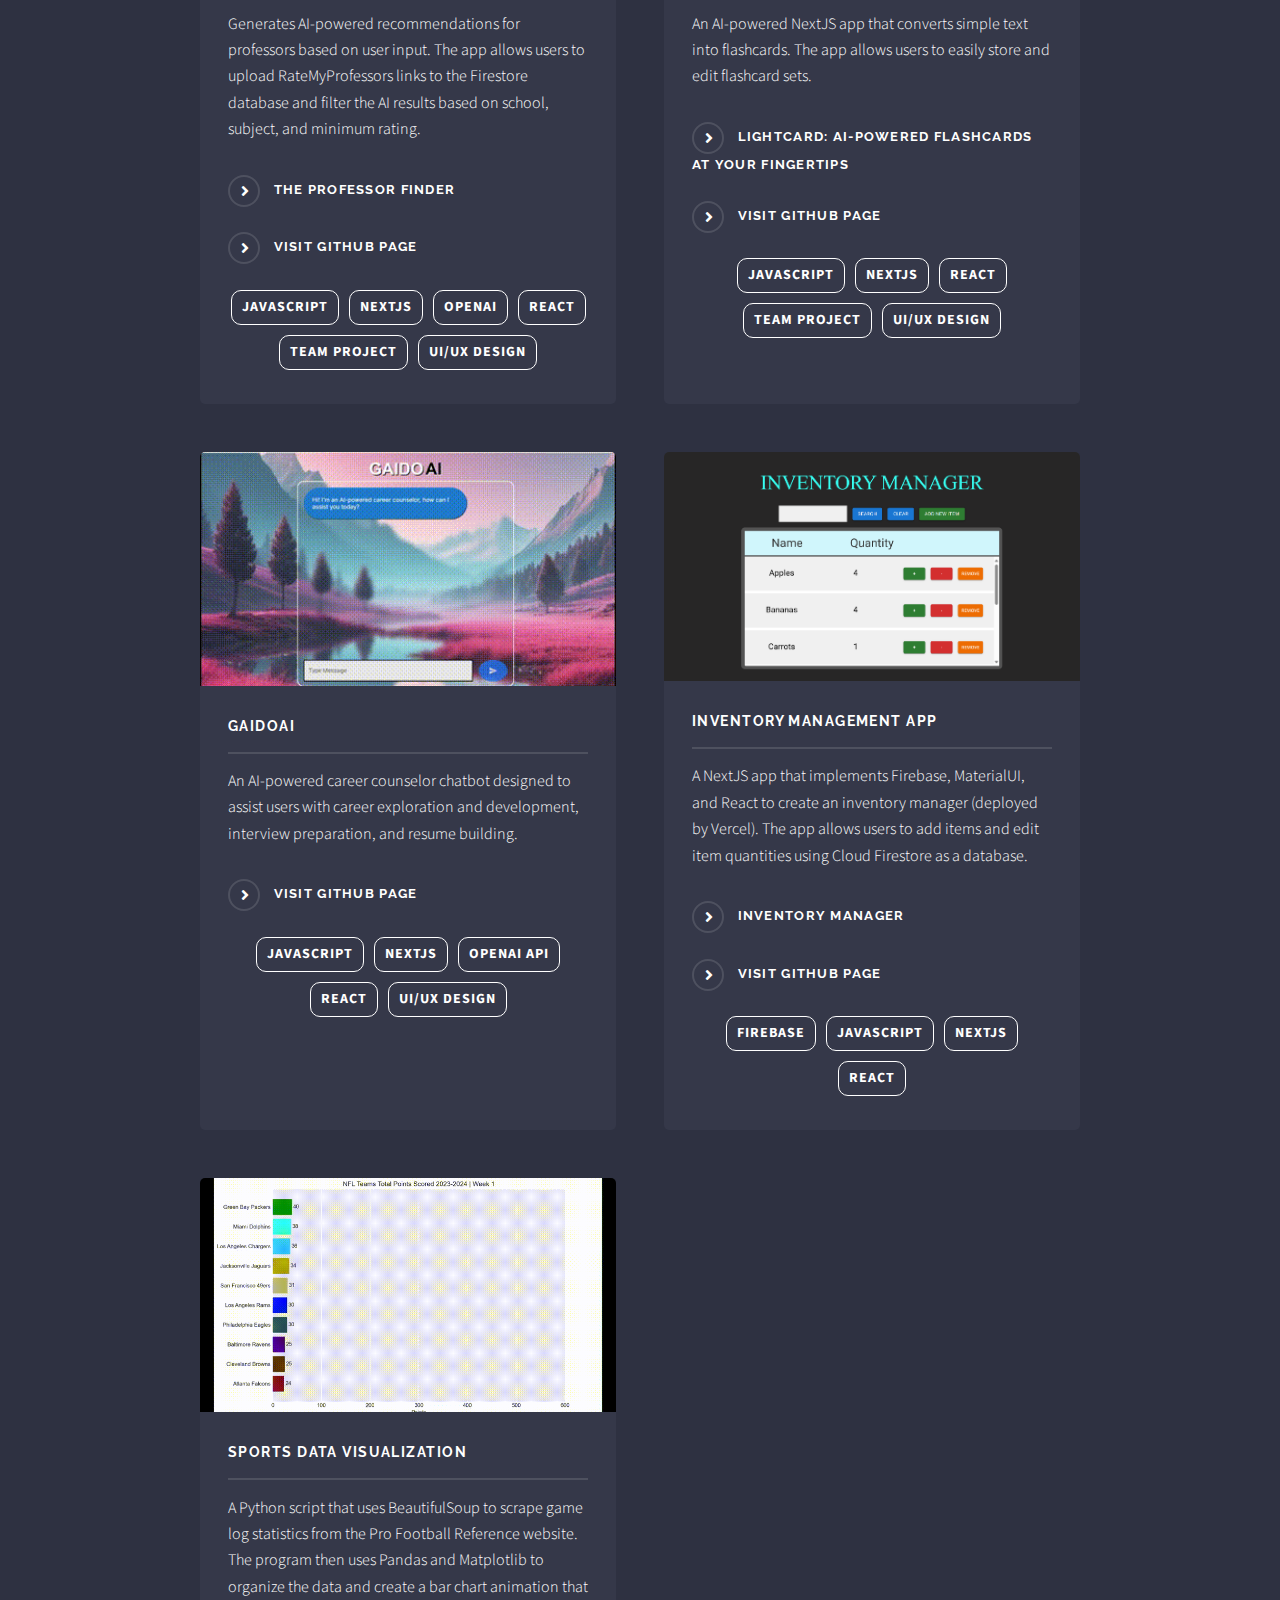
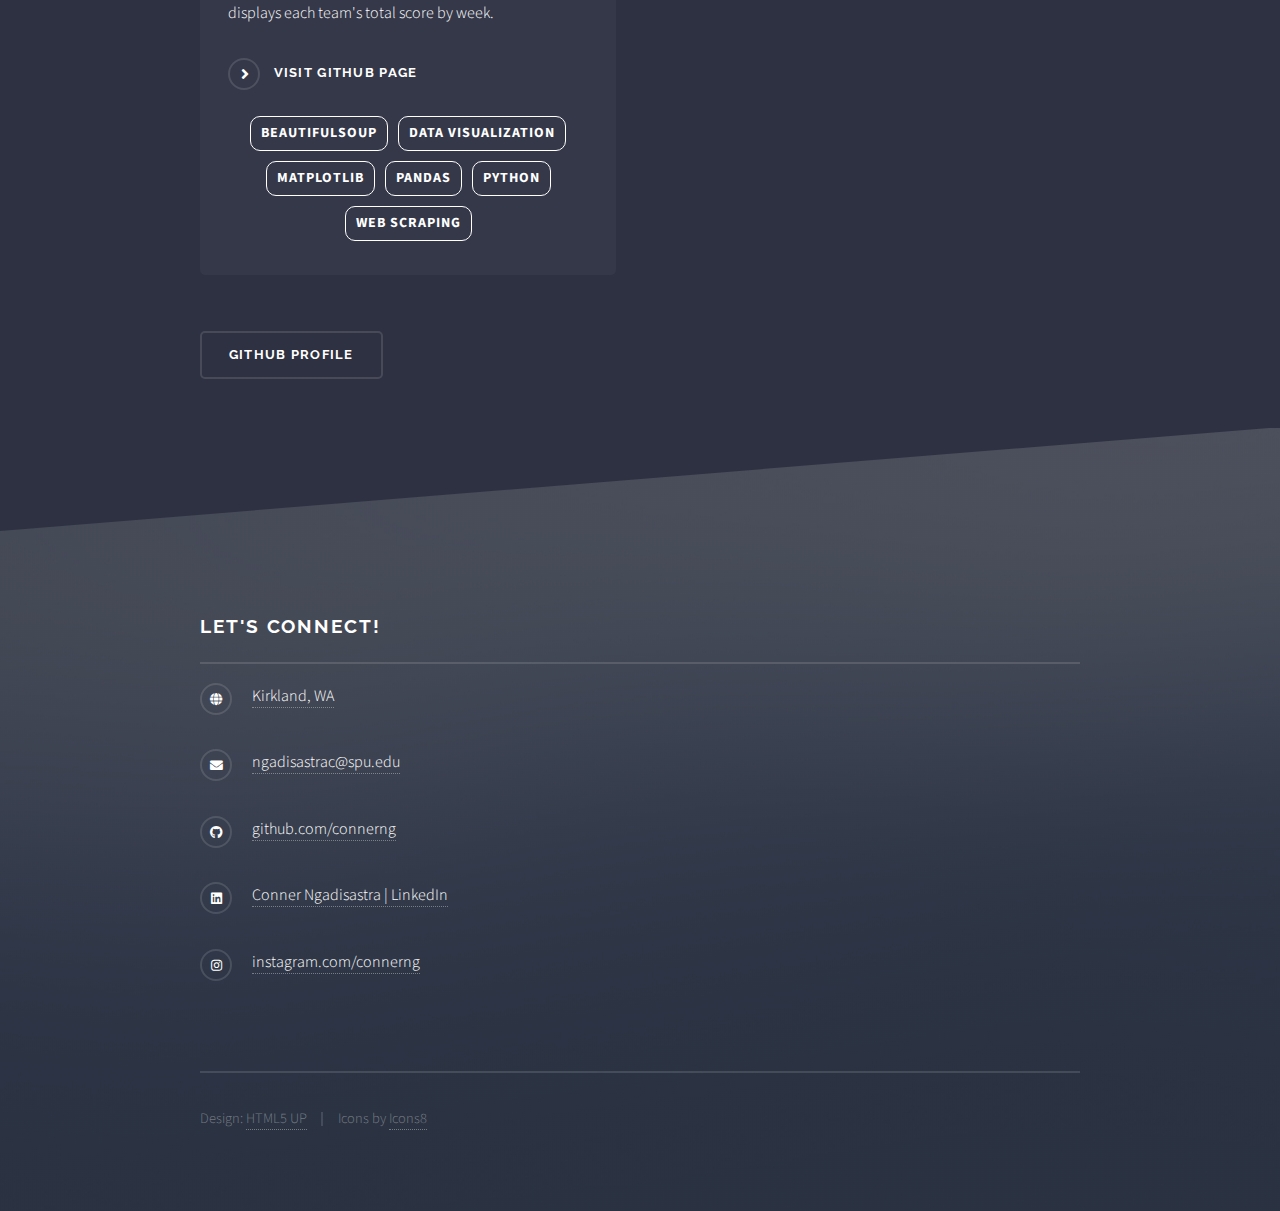
==== commit fb3adf07: "Removed some projects" ====
--- a/index.html
+++ b/index.html
@@ -33,7 +33,7 @@
 							<h2>Conner Ngadisastra</h2>
 							<p>Student @ Seattle Pacific University // Aspiring SWE // Aspiring Data Scientist</p>
 							<ul class="link-list">
-								<a href="files/Resume - Conner Ngadisastra (12-2024).pdf" class="special">Resume</a>
+								<a href="files/Resume - Conner Ngadisastra (01-2025).pdf" class="special">Resume</a>
 								<a href="https://www.linkedin.com/in/conner-ngadisastra-a95847284/" class="special">LinkedIn</a>
 								<a href="https://github.com/connerng" class="special">GitHub</a>
 							</ul>
@@ -94,7 +94,7 @@
 											<li>Sales</li>
 											<li>Teamwork</li>
 										</ul>
-										<a href="files/Resume - Conner Ngadisastra (12-2024).pdf" class="special">Resume</a>
+										<a href="files/Resume - Conner Ngadisastra (01-2025).pdf" class="special">Resume</a>
 									</div>
 								</div>
 							</section>
@@ -197,17 +197,6 @@
 												<li>NextJS</li>
 												<li>React</li>
 											</ul>											
-										</article>
-										<article>
-											<a href="https://github.com/connerng/calculator" class="image"><img src="images/JS Calculator Demo.gif" alt="" /></a>
-											<h3 class="major">JavaSript Calculator</h3>
-											<p>A simple calculator built with HTML/CSS/JavaScript that can perform all basic arithmetic operations/</p>
-											<a href="https://github.com/connerng/calculator" class="special">Visit Github Page</a>
-											<ul class="skill-list">
-												<li>CSS</li>
-												<li>HTML</li>
-												<li>JavaScript</li>
-											</ul>
 										</article>
 										<article>
 											<a href="https://github.com/connerng/sports-data-visualization" class="image"><img src="images/NFL 2023-24 Points Scored Animation Preview.gif" alt="" /></a>
@@ -223,30 +212,6 @@
 												<li>Pandas</li>
 												<li>Python</li>
 												<li>Web Scraping</li>
-											</ul>
-										</article>
-										<article>
-											<a href="https://github.com/connerng/chord-caddy" class="image"><img src="images/Chord Caddy Preview.png" alt="" /></a>
-											<h3 class="major">Chord Caddy</h3>
-											<p>A Python Tkinter desktop application built to easily create, store, edit, and transpose chord progressions.</p>
-											<a href="https://github.com/connerng/chord-caddy" class="special">Visit Github Page</a>
-											<ul class="skill-list">
-												<li>App Design</li>
-												<li>Pandas</li>
-												<li>Python</li>
-												<li>Tkinter GUI</li>
-											</ul>
-										</article>
-										<article>
-											<a href="https://github.com/connerng/predicting-diabetes" class="image"><img src="images/Diabetes Preview.png" alt="" /></a>
-											<h3 class="major">Diabetes Diagnosis Prediction Model</h3>
-											<p>A Python script that utilizes the scikit-learn library to build a linear regression prediction model using diabetes diagnosis data.</p>
-											<a href="https://github.com/connerng/predicting-diabetes" class="special">Visit Github Page</a>
-											<ul class="skill-list">
-												<li>Machine Learning</li>
-												<li>Pandas</li>
-												<li>Python</li>
-												<li>Scikit-Learn</li>
 											</ul>
 										</article>
 									</section>
